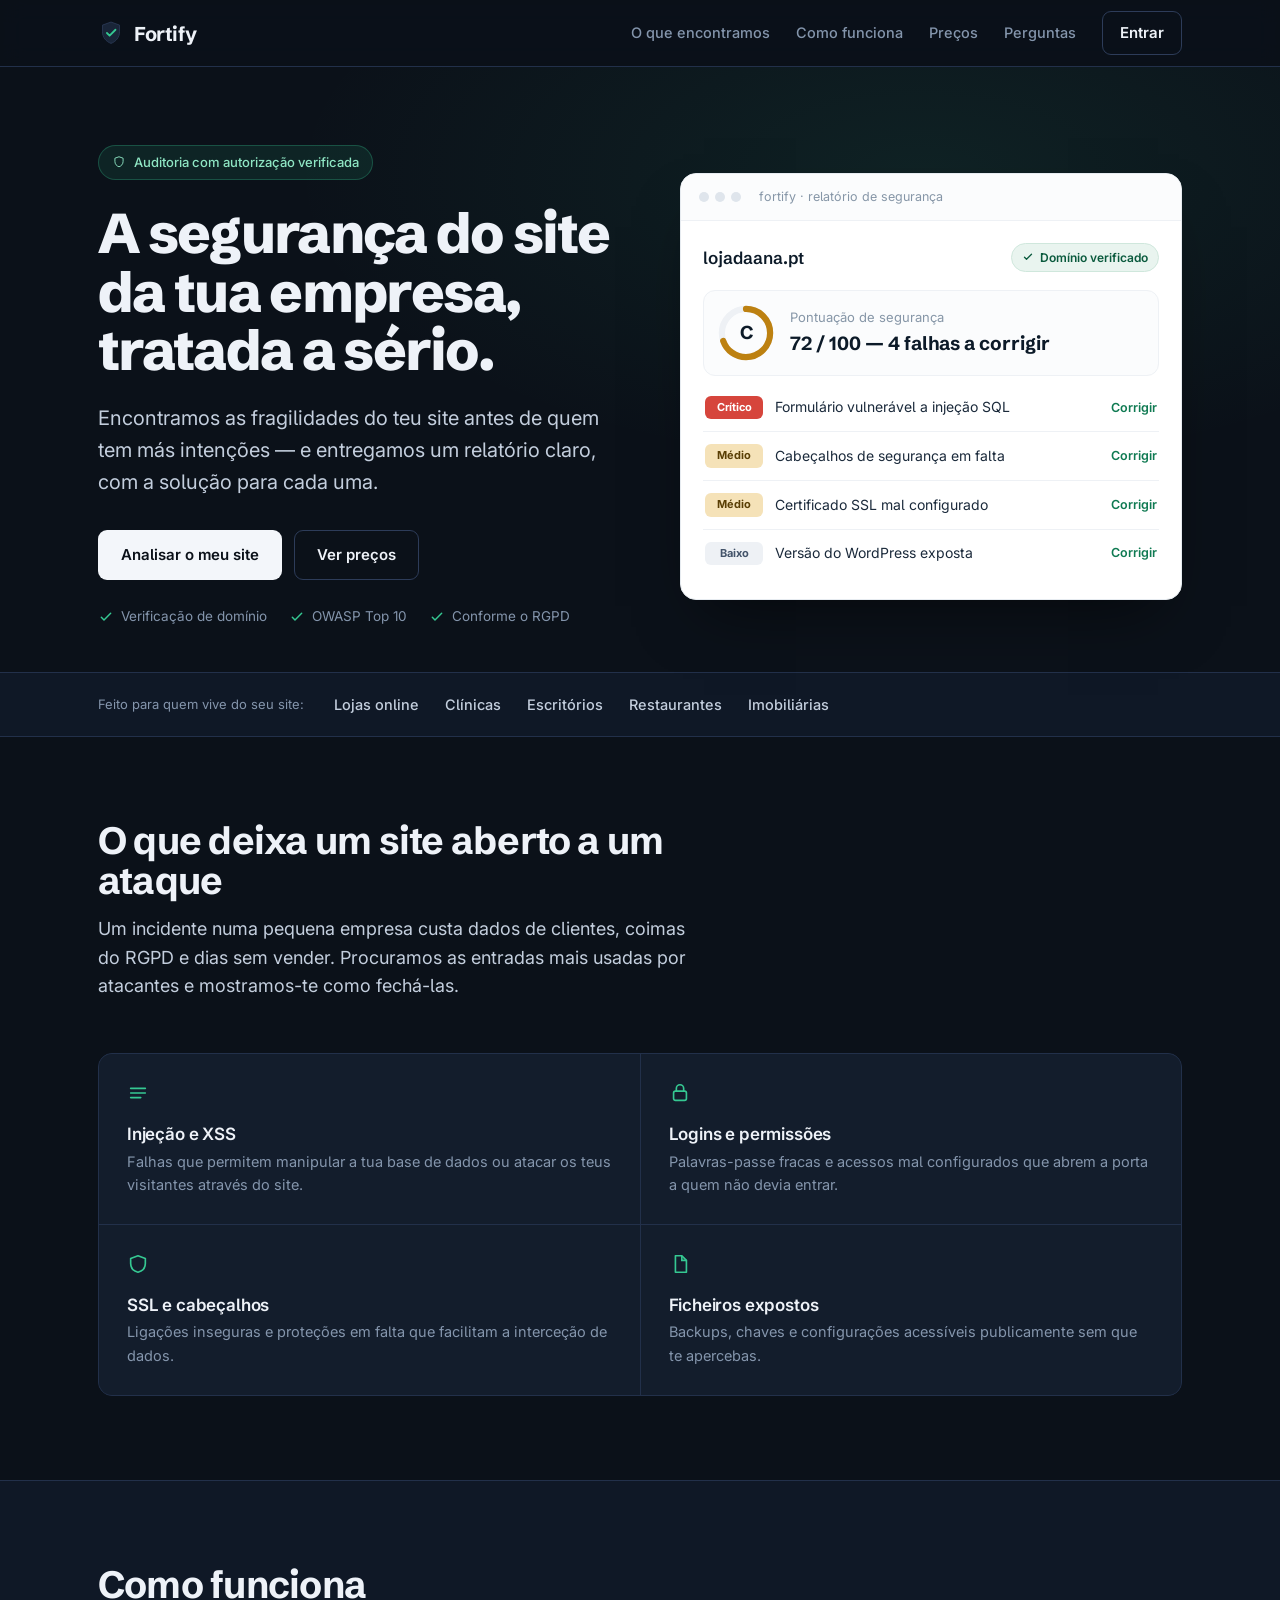
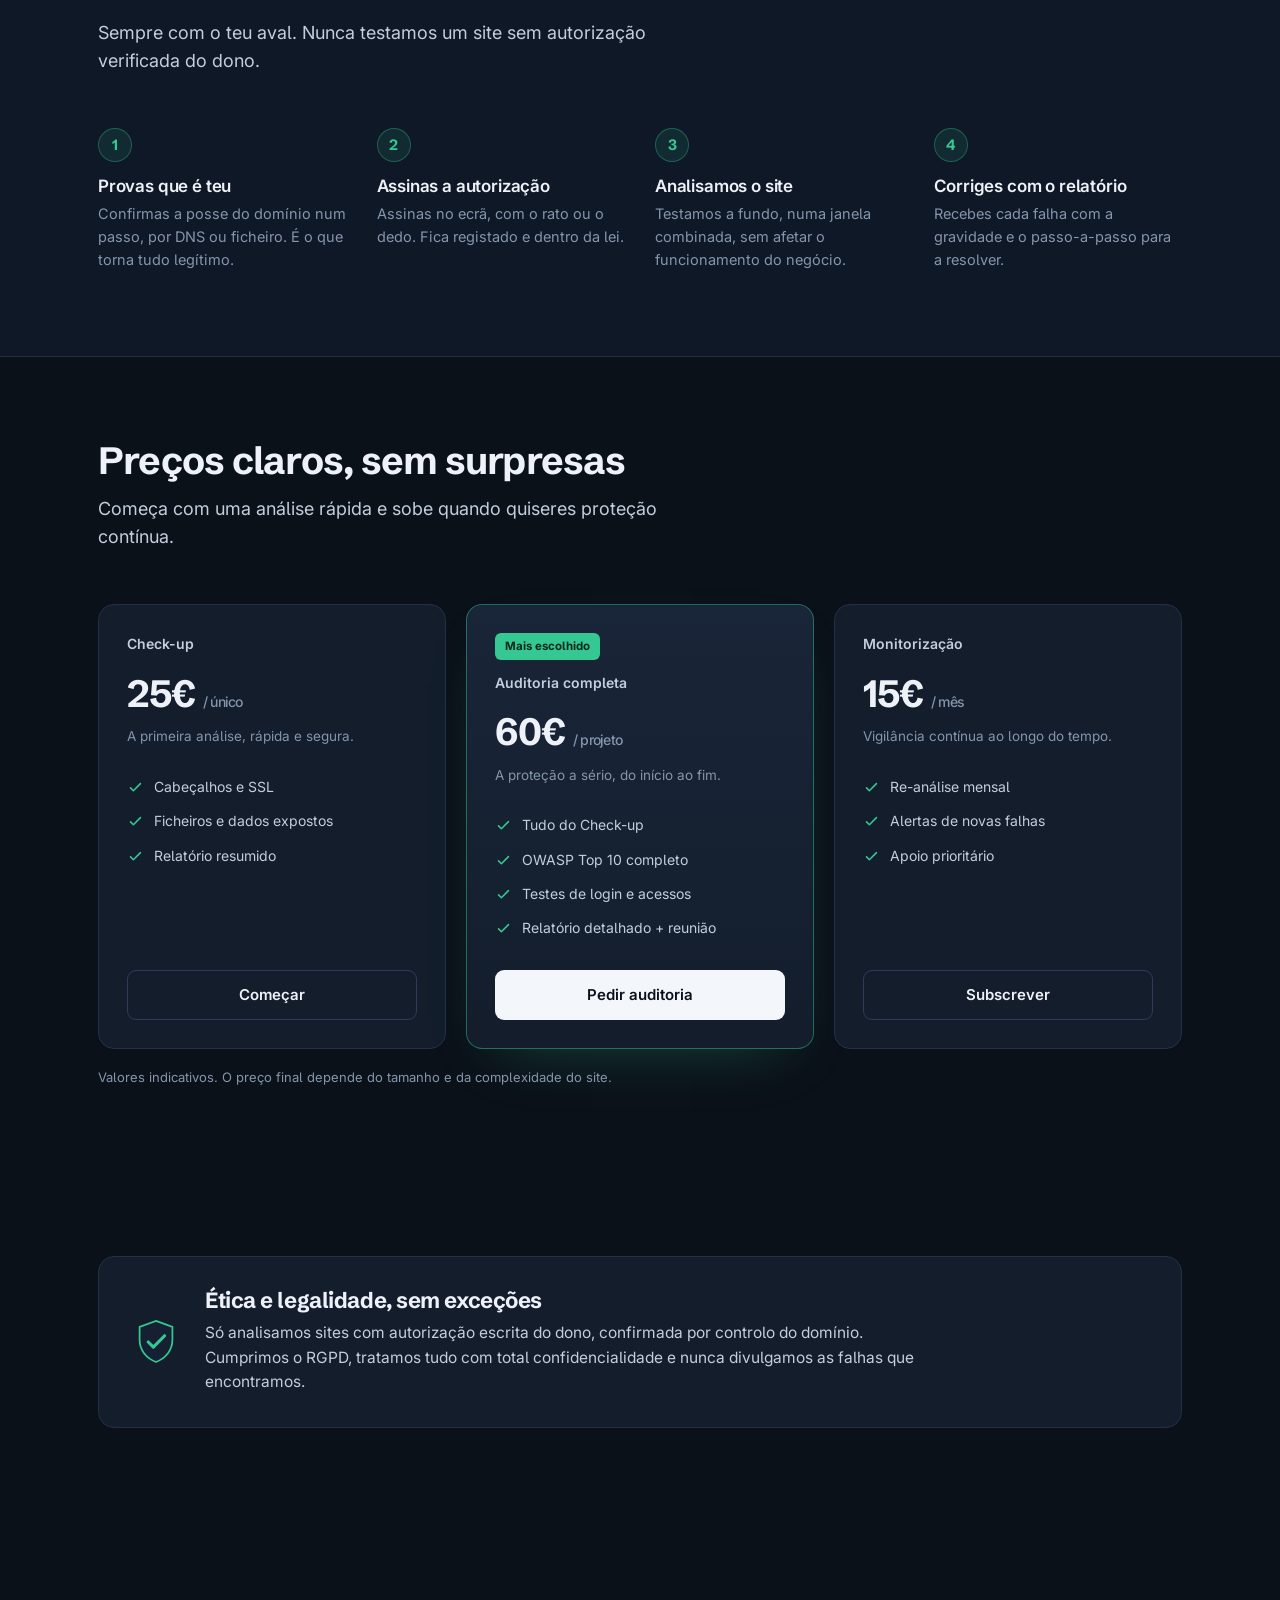
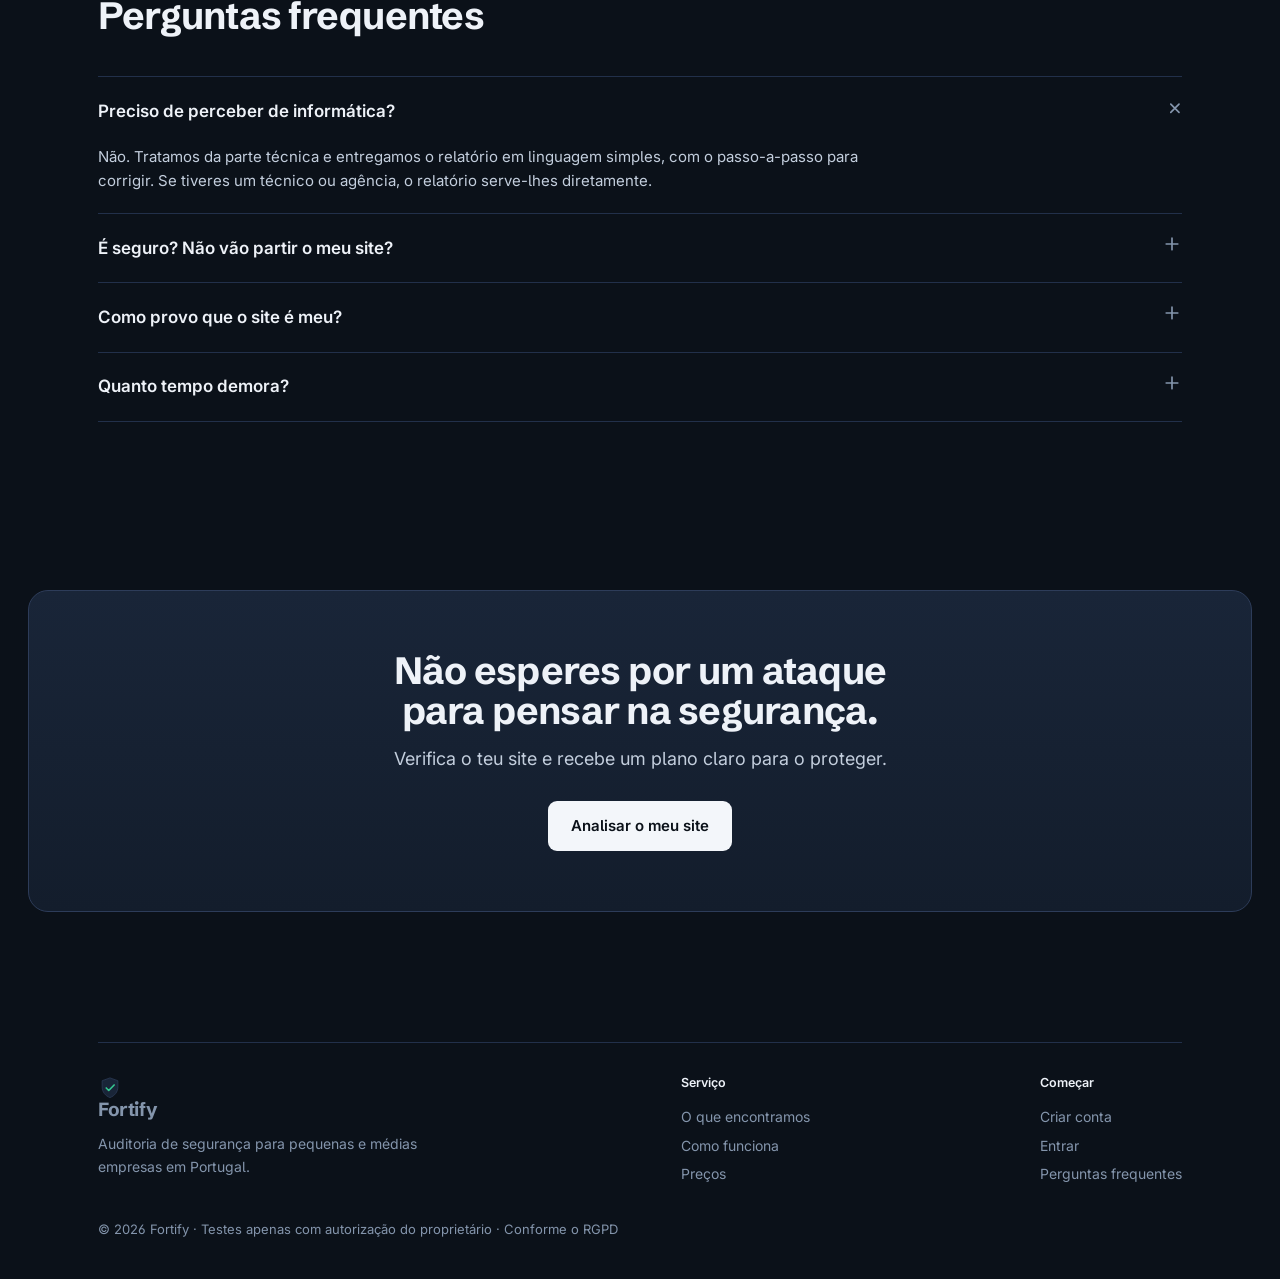
==== site/index.html @ 0f179216 "Paleta escura profissional no site e na plataforma Co-Authored-By: Claude Opus 5.5 <noreply@anthropi" ====
<!DOCTYPE html>
<html lang="pt">
<head>
<meta charset="UTF-8">
<meta name="viewport" content="width=device-width, initial-scale=1.0">
<title>Fortify — Segurança para o site da tua empresa</title>
<meta name="description" content="Fortify analisa o site da tua empresa, encontra as fragilidades antes dos criminosos e entrega um relatório claro para as corrigir. Com autorização verificada e conforme o RGPD.">
<link rel="preconnect" href="https://fonts.googleapis.com">
<link rel="preconnect" href="https://fonts.gstatic.com" crossorigin>
<link href="https://fonts.googleapis.com/css2?family=Schibsted+Grotesk:wght@400;500;600;700;800&family=Inter:wght@400;450;500;600&display=swap" rel="stylesheet">
<style>
  :root{
    --bg:#0b1119; --bg-elev:#0f1826; --surface:#131d2c; --surface-2:#192538;
    --line:#22304a; --line-strong:#2d3c59;
    --ink:#eef2f8; --soft:#c3cedd; --muted:#8495ac;
    --accent:#35c892; --accent-soft:#8fe6c4; --accent-ink:#052a1d; --accent-wash:rgba(53,200,146,.10);
    --danger:#ef7468; --warn:#e0b055;
    --maxw:1140px;
  }
  *{box-sizing:border-box;margin:0;padding:0}
  html{scroll-behavior:smooth}
  body{background:var(--bg);color:var(--ink);font-family:"Inter",system-ui,sans-serif;line-height:1.6;-webkit-font-smoothing:antialiased;font-feature-settings:"cv05","ss01"}
  a{color:inherit;text-decoration:none}
  .wrap{max-width:var(--maxw);margin:0 auto;padding:0 28px}
  h1,h2,h3,.wm{font-family:"Schibsted Grotesk",system-ui,sans-serif;letter-spacing:-.02em;font-weight:700;line-height:1.05;color:var(--ink)}
  .btn{display:inline-flex;align-items:center;justify-content:center;gap:8px;font-family:"Inter";font-weight:600;font-size:15px;padding:12px 22px;border-radius:9px;border:1px solid transparent;cursor:pointer;transition:background .14s,border-color .14s,color .14s,transform .14s}
  .btn:focus-visible{outline:2.5px solid var(--accent);outline-offset:2px}
  .btn-primary{background:#f3f6fa;color:#0b1119}
  .btn-primary:hover{background:#fff;transform:translateY(-1px)}
  .btn-outline{background:transparent;color:var(--ink);border-color:var(--line-strong)}
  .btn-outline:hover{border-color:var(--accent);color:var(--accent)}

  header{position:sticky;top:0;z-index:50;background:rgba(11,17,25,.78);backdrop-filter:saturate(1.3) blur(12px);border-bottom:1px solid var(--line)}
  nav{display:flex;align-items:center;justify-content:space-between;height:66px}
  .wm{display:flex;align-items:center;gap:10px;font-size:20px;font-weight:700}
  .wm svg{display:block}
  .nav-r{display:flex;align-items:center;gap:26px}
  .nav-r a.nl{color:var(--muted);font-size:14.5px;font-weight:500}
  .nav-r a.nl:hover{color:var(--ink)}
  @media(max-width:840px){.nav-r a.nl{display:none}}

  .hero{padding:78px 0 44px;position:relative}
  .hero::before{content:"";position:absolute;inset:0;background:radial-gradient(900px 420px at 72% 18%,rgba(53,200,146,.09),transparent 70%);pointer-events:none}
  .hero-grid{position:relative;display:grid;grid-template-columns:1.02fr .98fr;gap:60px;align-items:center}
  @media(max-width:920px){.hero-grid{grid-template-columns:1fr;gap:46px}}
  .pill{display:inline-flex;align-items:center;gap:8px;font-size:13px;font-weight:500;color:var(--accent-soft);background:var(--accent-wash);border:1px solid rgba(53,200,146,.28);padding:6px 13px;border-radius:999px;margin-bottom:24px}
  .pill svg{display:block}
  h1{font-size:clamp(36px,5.4vw,56px);font-weight:800;letter-spacing:-.03em}
  .hero .sub{color:var(--soft);font-size:clamp(17px,2vw,20px);margin:22px 0 32px;max-width:31em}
  .cta-row{display:flex;gap:12px;flex-wrap:wrap;align-items:center}
  .microtrust{margin-top:26px;display:flex;gap:22px;flex-wrap:wrap;color:var(--muted);font-size:13.5px}
  .microtrust span{display:inline-flex;align-items:center;gap:7px}
  .microtrust .c{color:var(--accent)}

  /* REPORT MOCK — cartão claro (parece um screenshot real) */
  .mock{background:#ffffff;border:1px solid #e6ebf0;border-radius:16px;box-shadow:0 30px 60px -24px rgba(0,0,0,.55);overflow:hidden}
  .mock-top{display:flex;align-items:center;gap:8px;padding:13px 18px;border-bottom:1px solid #eef1f5;background:#fbfcfd}
  .mock-top .dots{display:flex;gap:6px}
  .mock-top .dots i{width:10px;height:10px;border-radius:50%;background:#dfe5ec;display:block}
  .mock-top .u{margin-left:10px;font-size:12.5px;color:#8696a7}
  .mock-body{padding:22px}
  .mock-head{display:flex;align-items:center;justify-content:space-between;margin-bottom:18px}
  .mock-head .d{font-family:"Schibsted Grotesk";font-weight:600;font-size:17px;color:#0c1a28}
  .chip-ok{display:inline-flex;align-items:center;gap:6px;font-size:12px;font-weight:600;color:#0a5a3d;background:#e9f4ef;border:1px solid #cfe7dc;padding:4px 10px;border-radius:999px}
  .grade{display:flex;align-items:center;gap:16px;padding:14px;border:1px solid #eef1f5;border-radius:12px;margin-bottom:8px;background:#fbfcfd}
  .ring{width:56px;height:56px;flex:0 0 auto}
  .grade .gt{font-size:13px;color:#8696a7}
  .grade .gn{font-family:"Schibsted Grotesk";font-weight:700;font-size:19px;color:#0c1a28}
  .rrow{display:flex;align-items:center;gap:12px;padding:12px 2px;border-bottom:1px solid #eef1f5}
  .rrow:last-child{border-bottom:none}
  .sev{font-size:11px;font-weight:700;padding:3px 8px;border-radius:6px;flex:0 0 auto;min-width:58px;text-align:center}
  .sev.h{color:#fff;background:#d6453c}
  .sev.m{color:#5a3f05;background:#f5e2b8}
  .sev.l{color:#44546a;background:#eef1f5}
  .rrow .rt{flex:1;font-size:14px;color:#1b2a3b}
  .rrow .fix{font-size:12.5px;color:#0f7a52;font-weight:600}

  .strip{border-top:1px solid var(--line);border-bottom:1px solid var(--line);background:var(--bg-elev)}
  .strip .wrap{display:flex;align-items:center;gap:30px;flex-wrap:wrap;padding:20px 28px}
  .strip .lbl{font-size:13px;color:var(--muted)}
  .strip .items{display:flex;gap:26px;flex-wrap:wrap;color:var(--soft);font-weight:500;font-size:14.5px}

  section{padding:84px 0}
  h2{font-size:clamp(27px,3.6vw,38px);font-weight:700;max-width:16em}
  .lede{color:var(--soft);font-size:18px;margin-top:14px;max-width:34em}

  .tg{margin-top:52px;display:grid;grid-template-columns:repeat(2,1fr);gap:1px;background:var(--line);border:1px solid var(--line);border-radius:14px;overflow:hidden}
  @media(max-width:720px){.tg{grid-template-columns:1fr}}
  .tcell{background:var(--surface);padding:28px}
  .tcell .ic{color:var(--accent);margin-bottom:14px}
  .tcell h3{font-size:17px;font-weight:600;font-family:"Inter";letter-spacing:-.01em;margin-bottom:6px}
  .tcell p{color:var(--muted);font-size:14.5px}

  .how{background:var(--bg-elev);border-top:1px solid var(--line);border-bottom:1px solid var(--line)}
  .hsteps{margin-top:52px;display:grid;grid-template-columns:repeat(4,1fr);gap:30px}
  @media(max-width:880px){.hsteps{grid-template-columns:1fr 1fr}}
  @media(max-width:520px){.hsteps{grid-template-columns:1fr}}
  .hstep .n{font-family:"Schibsted Grotesk";font-weight:700;font-size:15px;color:var(--accent);border:1.5px solid rgba(53,200,146,.35);background:var(--accent-wash);width:34px;height:34px;border-radius:50%;display:flex;align-items:center;justify-content:center;margin-bottom:16px}
  .hstep h3{font-size:17px;font-weight:600;font-family:"Inter";letter-spacing:-.01em;margin-bottom:6px}
  .hstep p{color:var(--muted);font-size:14.5px}

  .pg{margin-top:52px;display:grid;grid-template-columns:repeat(3,1fr);gap:20px;align-items:stretch}
  @media(max-width:880px){.pg{grid-template-columns:1fr}}
  .pc{display:flex;flex-direction:column;background:var(--surface);border:1px solid var(--line);border-radius:16px;padding:28px}
  .pc.hl{background:linear-gradient(180deg,var(--surface-2),var(--surface));border-color:rgba(53,200,146,.45);box-shadow:0 24px 60px -34px rgba(53,200,146,.35)}
  .pc .nm{font-size:14px;font-weight:600;color:var(--soft)}
  .pc .pr{font-family:"Schibsted Grotesk";font-weight:700;font-size:38px;margin:8px 0 2px;letter-spacing:-.02em;color:var(--ink)}
  .pc .pr small{font-family:"Inter";font-size:14px;color:var(--muted);font-weight:500}
  .pc .desc{color:var(--muted);font-size:13.5px;margin-bottom:18px}
  .pc .tag{align-self:flex-start;font-size:11.5px;font-weight:700;color:var(--accent-ink);background:var(--accent);padding:4px 10px;border-radius:6px;margin-bottom:12px}
  .pc ul{list-style:none;margin:4px 0 24px;flex:1}
  .pc li{display:flex;gap:10px;align-items:flex-start;padding:6px 0;color:var(--soft);font-size:14px}
  .pc li svg{flex:0 0 auto;margin-top:3px;color:var(--accent)}
  .note{color:var(--muted);font-size:13px;margin-top:18px}

  .guar{display:grid;grid-template-columns:auto 1fr;gap:24px;align-items:center;border:1px solid var(--line);border-radius:16px;padding:32px;background:var(--surface)}
  @media(max-width:600px){.guar{grid-template-columns:1fr}}
  .guar h3{font-size:22px}
  .guar p{color:var(--soft);margin-top:9px;font-size:15.5px;max-width:46em}

  .faq{margin-top:40px;border-top:1px solid var(--line)}
  details{border-bottom:1px solid var(--line)}
  summary{list-style:none;cursor:pointer;padding:20px 0;font-weight:600;font-size:17px;font-family:"Inter";display:flex;justify-content:space-between;align-items:center;gap:16px;color:var(--ink)}
  summary::-webkit-details-marker{display:none}
  summary .pm{color:var(--muted);transition:transform .2s;flex:0 0 auto}
  details[open] summary .pm{transform:rotate(45deg)}
  details p{color:var(--soft);padding:0 0 20px;font-size:15px;max-width:52em}

  .final{text-align:center;background:linear-gradient(180deg,var(--surface-2),var(--surface));border:1px solid var(--line-strong);border-radius:20px;padding:60px 28px;margin:0 28px}
  .final h2{margin:0 auto;max-width:15em}
  .final p{color:var(--soft);font-size:18px;margin:14px auto 28px;max-width:34em}

  footer{padding:46px 0 40px}
  .fcols{display:flex;justify-content:space-between;gap:30px;flex-wrap:wrap;border-top:1px solid var(--line);padding-top:30px}
  .fcols .fb{max-width:22em}
  .fcols p{color:var(--muted);font-size:14px;margin-top:10px}
  .fcols .lbl{font-size:12.5px;color:var(--ink);font-weight:600;margin-bottom:10px}
  .fcols a{display:block;color:var(--muted);font-size:14px;padding:3px 0}
  .fcols a:hover{color:var(--ink)}
  .copyright{color:var(--muted);font-size:13px;margin-top:30px}
</style>
</head>
<body>

<header>
  <div class="wrap">
    <nav>
      <a class="wm" href="#top">
        <svg width="26" height="26" viewBox="0 0 32 32" fill="none"><path d="M16 2.5l10.5 3.8v8.3c0 6.8-4.4 11.9-10.5 14.2C9.9 26.5 5.5 21.4 5.5 14.6V6.3L16 2.5z" fill="#192538" stroke="#2d3c59" stroke-width="1"/><path d="M11 16l3.3 3.3L21.5 12" stroke="#35c892" stroke-width="2.2" stroke-linecap="round" stroke-linejoin="round"/></svg>
        Fortify
      </a>
      <div class="nav-r">
        <a class="nl" href="#risco">O que encontramos</a>
        <a class="nl" href="#como">Como funciona</a>
        <a class="nl" href="#precos">Preços</a>
        <a class="nl" href="#faq">Perguntas</a>
        <a href="plataforma.html" class="btn btn-outline" style="padding:9px 17px">Entrar</a>
      </div>
    </nav>
  </div>
</header>

<div id="top" class="hero">
  <div class="wrap hero-grid">
    <div>
      <span class="pill"><svg width="14" height="14" viewBox="0 0 24 24" fill="none"><path d="M12 3l7 2.5v5.5c0 4.5-3 8-7 9.2-4-1.2-7-4.7-7-9.2V5.5L12 3z" stroke="#8fe6c4" stroke-width="1.6" stroke-linejoin="round"/></svg> Auditoria com autorização verificada</span>
      <h1>A segurança do site da tua empresa, tratada a sério.</h1>
      <p class="sub">Encontramos as fragilidades do teu site antes de quem tem más intenções — e entregamos um relatório claro, com a solução para cada uma.</p>
      <div class="cta-row">
        <a href="plataforma.html" class="btn btn-primary">Analisar o meu site</a>
        <a href="#precos" class="btn btn-outline">Ver preços</a>
      </div>
      <div class="microtrust">
        <span><svg class="c" width="16" height="16" viewBox="0 0 24 24" fill="none"><path d="M5 12.5l4 4 10-10" stroke="currentColor" stroke-width="2.2" stroke-linecap="round" stroke-linejoin="round"/></svg> Verificação de domínio</span>
        <span><svg class="c" width="16" height="16" viewBox="0 0 24 24" fill="none"><path d="M5 12.5l4 4 10-10" stroke="currentColor" stroke-width="2.2" stroke-linecap="round" stroke-linejoin="round"/></svg> OWASP Top 10</span>
        <span><svg class="c" width="16" height="16" viewBox="0 0 24 24" fill="none"><path d="M5 12.5l4 4 10-10" stroke="currentColor" stroke-width="2.2" stroke-linecap="round" stroke-linejoin="round"/></svg> Conforme o RGPD</span>
      </div>
    </div>

    <div class="mock" aria-hidden="true">
      <div class="mock-top"><span class="dots"><i></i><i></i><i></i></span><span class="u">fortify · relatório de segurança</span></div>
      <div class="mock-body">
        <div class="mock-head">
          <span class="d">lojadaana.pt</span>
          <span class="chip-ok"><svg width="12" height="12" viewBox="0 0 24 24" fill="none"><path d="M5 12.5l4 4 10-10" stroke="currentColor" stroke-width="2.6" stroke-linecap="round" stroke-linejoin="round"/></svg> Domínio verificado</span>
        </div>
        <div class="grade">
          <svg class="ring" viewBox="0 0 36 36"><circle cx="18" cy="18" r="15.5" fill="none" stroke="#eef1f5" stroke-width="4"/><circle cx="18" cy="18" r="15.5" fill="none" stroke="#bd8111" stroke-width="4" stroke-linecap="round" stroke-dasharray="97.4" stroke-dashoffset="30" transform="rotate(-90 18 18)"/><text x="18" y="22" text-anchor="middle" font-family="Schibsted Grotesk" font-size="12" font-weight="700" fill="#0c1a28">C</text></svg>
          <div><div class="gt">Pontuação de segurança</div><div class="gn">72 / 100 — 4 falhas a corrigir</div></div>
        </div>
        <div class="rrow"><span class="sev h">Crítico</span><span class="rt">Formulário vulnerável a injeção SQL</span><span class="fix">Corrigir</span></div>
        <div class="rrow"><span class="sev m">Médio</span><span class="rt">Cabeçalhos de segurança em falta</span><span class="fix">Corrigir</span></div>
        <div class="rrow"><span class="sev m">Médio</span><span class="rt">Certificado SSL mal configurado</span><span class="fix">Corrigir</span></div>
        <div class="rrow"><span class="sev l">Baixo</span><span class="rt">Versão do WordPress exposta</span><span class="fix">Corrigir</span></div>
      </div>
    </div>
  </div>
</div>

<div class="strip">
  <div class="wrap">
    <span class="lbl">Feito para quem vive do seu site:</span>
    <div class="items">
      <span>Lojas online</span><span>Clínicas</span><span>Escritórios</span><span>Restaurantes</span><span>Imobiliárias</span>
    </div>
  </div>
</div>

<section id="risco">
  <div class="wrap">
    <h2>O que deixa um site aberto a um ataque</h2>
    <p class="lede">Um incidente numa pequena empresa custa dados de clientes, coimas do RGPD e dias sem vender. Procuramos as entradas mais usadas por atacantes e mostramos-te como fechá-las.</p>
    <div class="tg">
      <div class="tcell"><div class="ic"><svg width="22" height="22" viewBox="0 0 24 24" fill="none"><path d="M4 7h16M4 12h16M4 17h11" stroke="currentColor" stroke-width="1.8" stroke-linecap="round"/></svg></div><h3>Injeção e XSS</h3><p>Falhas que permitem manipular a tua base de dados ou atacar os teus visitantes através do site.</p></div>
      <div class="tcell"><div class="ic"><svg width="22" height="22" viewBox="0 0 24 24" fill="none"><rect x="5" y="10" width="14" height="10" rx="2" stroke="currentColor" stroke-width="1.8"/><path d="M8 10V7a4 4 0 018 0v3" stroke="currentColor" stroke-width="1.8"/></svg></div><h3>Logins e permissões</h3><p>Palavras-passe fracas e acessos mal configurados que abrem a porta a quem não devia entrar.</p></div>
      <div class="tcell"><div class="ic"><svg width="22" height="22" viewBox="0 0 24 24" fill="none"><path d="M12 3l8 3v5.5c0 4.7-3.2 8.2-8 9.5-4.8-1.3-8-4.8-8-9.5V6l8-3z" stroke="currentColor" stroke-width="1.8" stroke-linejoin="round"/></svg></div><h3>SSL e cabeçalhos</h3><p>Ligações inseguras e proteções em falta que facilitam a interceção de dados.</p></div>
      <div class="tcell"><div class="ic"><svg width="22" height="22" viewBox="0 0 24 24" fill="none"><path d="M7 3h7l5 5v13H7z" stroke="currentColor" stroke-width="1.8" stroke-linejoin="round"/><path d="M14 3v5h5" stroke="currentColor" stroke-width="1.8"/></svg></div><h3>Ficheiros expostos</h3><p>Backups, chaves e configurações acessíveis publicamente sem que te apercebas.</p></div>
    </div>
  </div>
</section>

<section id="como" class="how">
  <div class="wrap">
    <h2>Como funciona</h2>
    <p class="lede">Sempre com o teu aval. Nunca testamos um site sem autorização verificada do dono.</p>
    <div class="hsteps">
      <div class="hstep"><div class="n">1</div><h3>Provas que é teu</h3><p>Confirmas a posse do domínio num passo, por DNS ou ficheiro. É o que torna tudo legítimo.</p></div>
      <div class="hstep"><div class="n">2</div><h3>Assinas a autorização</h3><p>Assinas no ecrã, com o rato ou o dedo. Fica registado e dentro da lei.</p></div>
      <div class="hstep"><div class="n">3</div><h3>Analisamos o site</h3><p>Testamos a fundo, numa janela combinada, sem afetar o funcionamento do negócio.</p></div>
      <div class="hstep"><div class="n">4</div><h3>Corriges com o relatório</h3><p>Recebes cada falha com a gravidade e o passo-a-passo para a resolver.</p></div>
    </div>
  </div>
</section>

<section id="precos">
  <div class="wrap">
    <h2>Preços claros, sem surpresas</h2>
    <p class="lede">Começa com uma análise rápida e sobe quando quiseres proteção contínua.</p>
    <div class="pg">
      <div class="pc">
        <div class="nm">Check-up</div>
        <div class="pr">25€ <small>/ único</small></div>
        <div class="desc">A primeira análise, rápida e segura.</div>
        <ul>
          <li><svg width="17" height="17" viewBox="0 0 24 24" fill="none"><path d="M5 12.5l4 4 10-10" stroke="currentColor" stroke-width="2.2" stroke-linecap="round" stroke-linejoin="round"/></svg> Cabeçalhos e SSL</li>
          <li><svg width="17" height="17" viewBox="0 0 24 24" fill="none"><path d="M5 12.5l4 4 10-10" stroke="currentColor" stroke-width="2.2" stroke-linecap="round" stroke-linejoin="round"/></svg> Ficheiros e dados expostos</li>
          <li><svg width="17" height="17" viewBox="0 0 24 24" fill="none"><path d="M5 12.5l4 4 10-10" stroke="currentColor" stroke-width="2.2" stroke-linecap="round" stroke-linejoin="round"/></svg> Relatório resumido</li>
        </ul>
        <a href="plataforma.html" class="btn btn-outline" style="width:100%">Começar</a>
      </div>
      <div class="pc hl">
        <span class="tag">Mais escolhido</span>
        <div class="nm">Auditoria completa</div>
        <div class="pr">60€ <small>/ projeto</small></div>
        <div class="desc">A proteção a sério, do início ao fim.</div>
        <ul>
          <li><svg width="17" height="17" viewBox="0 0 24 24" fill="none"><path d="M5 12.5l4 4 10-10" stroke="currentColor" stroke-width="2.2" stroke-linecap="round" stroke-linejoin="round"/></svg> Tudo do Check-up</li>
          <li><svg width="17" height="17" viewBox="0 0 24 24" fill="none"><path d="M5 12.5l4 4 10-10" stroke="currentColor" stroke-width="2.2" stroke-linecap="round" stroke-linejoin="round"/></svg> OWASP Top 10 completo</li>
          <li><svg width="17" height="17" viewBox="0 0 24 24" fill="none"><path d="M5 12.5l4 4 10-10" stroke="currentColor" stroke-width="2.2" stroke-linecap="round" stroke-linejoin="round"/></svg> Testes de login e acessos</li>
          <li><svg width="17" height="17" viewBox="0 0 24 24" fill="none"><path d="M5 12.5l4 4 10-10" stroke="currentColor" stroke-width="2.2" stroke-linecap="round" stroke-linejoin="round"/></svg> Relatório detalhado + reunião</li>
        </ul>
        <a href="plataforma.html" class="btn btn-primary" style="width:100%">Pedir auditoria</a>
      </div>
      <div class="pc">
        <div class="nm">Monitorização</div>
        <div class="pr">15€ <small>/ mês</small></div>
        <div class="desc">Vigilância contínua ao longo do tempo.</div>
        <ul>
          <li><svg width="17" height="17" viewBox="0 0 24 24" fill="none"><path d="M5 12.5l4 4 10-10" stroke="currentColor" stroke-width="2.2" stroke-linecap="round" stroke-linejoin="round"/></svg> Re-análise mensal</li>
          <li><svg width="17" height="17" viewBox="0 0 24 24" fill="none"><path d="M5 12.5l4 4 10-10" stroke="currentColor" stroke-width="2.2" stroke-linecap="round" stroke-linejoin="round"/></svg> Alertas de novas falhas</li>
          <li><svg width="17" height="17" viewBox="0 0 24 24" fill="none"><path d="M5 12.5l4 4 10-10" stroke="currentColor" stroke-width="2.2" stroke-linecap="round" stroke-linejoin="round"/></svg> Apoio prioritário</li>
        </ul>
        <a href="plataforma.html" class="btn btn-outline" style="width:100%">Subscrever</a>
      </div>
    </div>
    <p class="note">Valores indicativos. O preço final depende do tamanho e da complexidade do site.</p>
  </div>
</section>

<section>
  <div class="wrap">
    <div class="guar">
      <svg width="50" height="50" viewBox="0 0 32 32" fill="none"><path d="M16 2.5l10.5 3.8v8.3c0 6.8-4.4 11.9-10.5 14.2C9.9 26.5 5.5 21.4 5.5 14.6V6.3L16 2.5z" fill="#152133" stroke="#35c892" stroke-width="1.1"/><path d="M11 16l3.3 3.3L21.5 12" stroke="#35c892" stroke-width="2" stroke-linecap="round" stroke-linejoin="round"/></svg>
      <div>
        <h3>Ética e legalidade, sem exceções</h3>
        <p>Só analisamos sites com autorização escrita do dono, confirmada por controlo do domínio. Cumprimos o RGPD, tratamos tudo com total confidencialidade e nunca divulgamos as falhas que encontramos.</p>
      </div>
    </div>
  </div>
</section>

<section id="faq">
  <div class="wrap">
    <h2>Perguntas frequentes</h2>
    <div class="faq">
      <details open><summary>Preciso de perceber de informática?<span class="pm"><svg width="20" height="20" viewBox="0 0 24 24" fill="none"><path d="M12 5v14M5 12h14" stroke="currentColor" stroke-width="2" stroke-linecap="round"/></svg></span></summary><p>Não. Tratamos da parte técnica e entregamos o relatório em linguagem simples, com o passo-a-passo para corrigir. Se tiveres um técnico ou agência, o relatório serve-lhes diretamente.</p></details>
      <details><summary>É seguro? Não vão partir o meu site?<span class="pm"><svg width="20" height="20" viewBox="0 0 24 24" fill="none"><path d="M12 5v14M5 12h14" stroke="currentColor" stroke-width="2" stroke-linecap="round"/></svg></span></summary><p>Trabalhamos com cuidado profissional e evitamos qualquer teste destrutivo. Nunca fazemos ataques de negação de serviço nem alteramos os teus dados. Recomendamos sempre teres uma cópia de segurança atualizada antes de começarmos.</p></details>
      <details><summary>Como provo que o site é meu?<span class="pm"><svg width="20" height="20" viewBox="0 0 24 24" fill="none"><path d="M12 5v14M5 12h14" stroke="currentColor" stroke-width="2" stroke-linecap="round"/></svg></span></summary><p>Num passo simples: adicionas um registo no DNS do domínio ou colocas um ficheiro nosso na raiz do site. A plataforma confirma automaticamente. É o mesmo método que o Google usa para verificar sites.</p></details>
      <details><summary>Quanto tempo demora?<span class="pm"><svg width="20" height="20" viewBox="0 0 24 24" fill="none"><path d="M12 5v14M5 12h14" stroke="currentColor" stroke-width="2" stroke-linecap="round"/></svg></span></summary><p>O Check-up fica pronto no mesmo dia. A auditoria completa demora, em geral, de dois a cinco dias, conforme o tamanho do site.</p></details>
    </div>
  </div>
</section>

<section>
  <div class="final">
    <h2>Não esperes por um ataque para pensar na segurança.</h2>
    <p>Verifica o teu site e recebe um plano claro para o proteger.</p>
    <a href="plataforma.html" class="btn btn-primary">Analisar o meu site</a>
  </div>
</section>

<footer>
  <div class="wrap">
    <div class="fcols">
      <div class="fb">
        <a class="wm" href="#top" style="font-size:19px"><svg width="24" height="24" viewBox="0 0 32 32" fill="none"><path d="M16 2.5l10.5 3.8v8.3c0 6.8-4.4 11.9-10.5 14.2C9.9 26.5 5.5 21.4 5.5 14.6V6.3L16 2.5z" fill="#192538" stroke="#2d3c59" stroke-width="1"/><path d="M11 16l3.3 3.3L21.5 12" stroke="#35c892" stroke-width="2.2" stroke-linecap="round" stroke-linejoin="round"/></svg> Fortify</a>
        <p>Auditoria de segurança para pequenas e médias empresas em Portugal.</p>
      </div>
      <div>
        <div class="lbl">Serviço</div>
        <a href="#risco">O que encontramos</a>
        <a href="#como">Como funciona</a>
        <a href="#precos">Preços</a>
      </div>
      <div>
        <div class="lbl">Começar</div>
        <a href="plataforma.html">Criar conta</a>
        <a href="plataforma.html">Entrar</a>
        <a href="#faq">Perguntas frequentes</a>
      </div>
    </div>
    <div class="copyright">© 2026 Fortify · Testes apenas com autorização do proprietário · Conforme o RGPD</div>
  </div>
</footer>

</body>
</html>
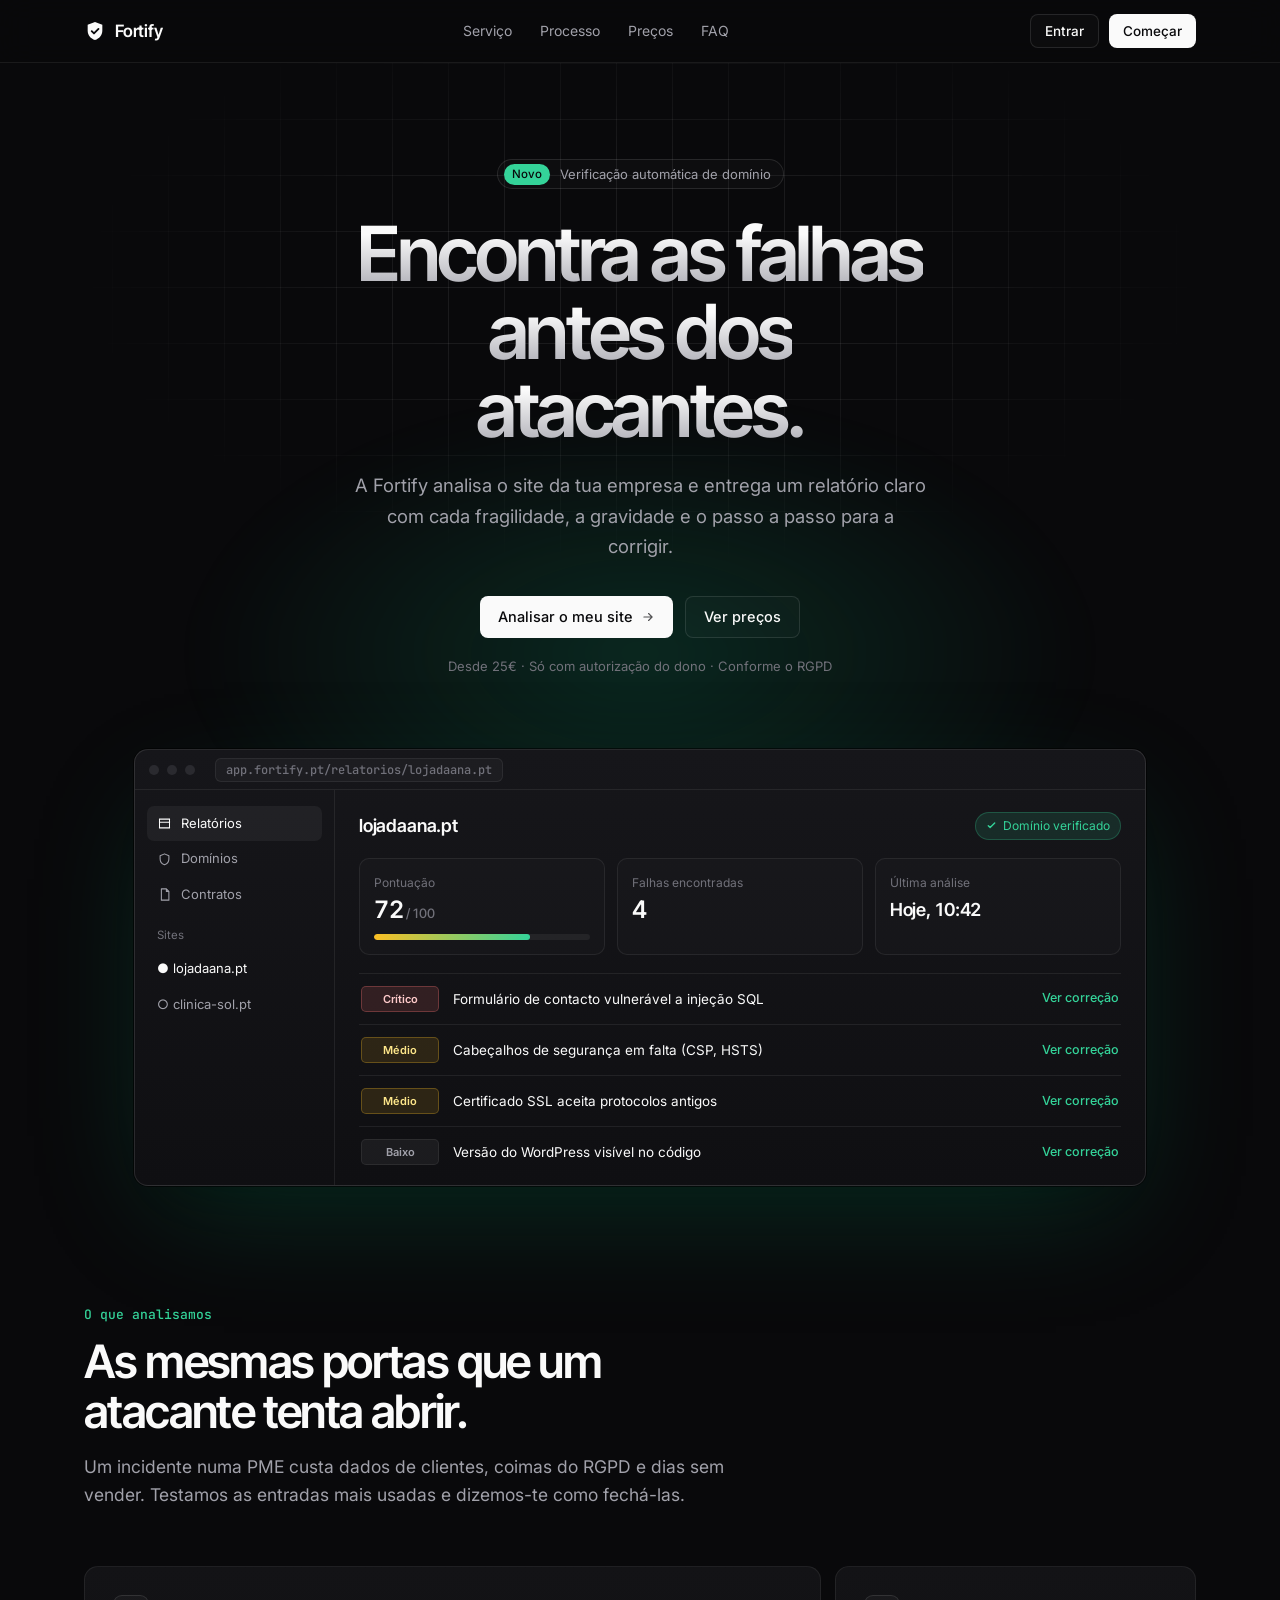
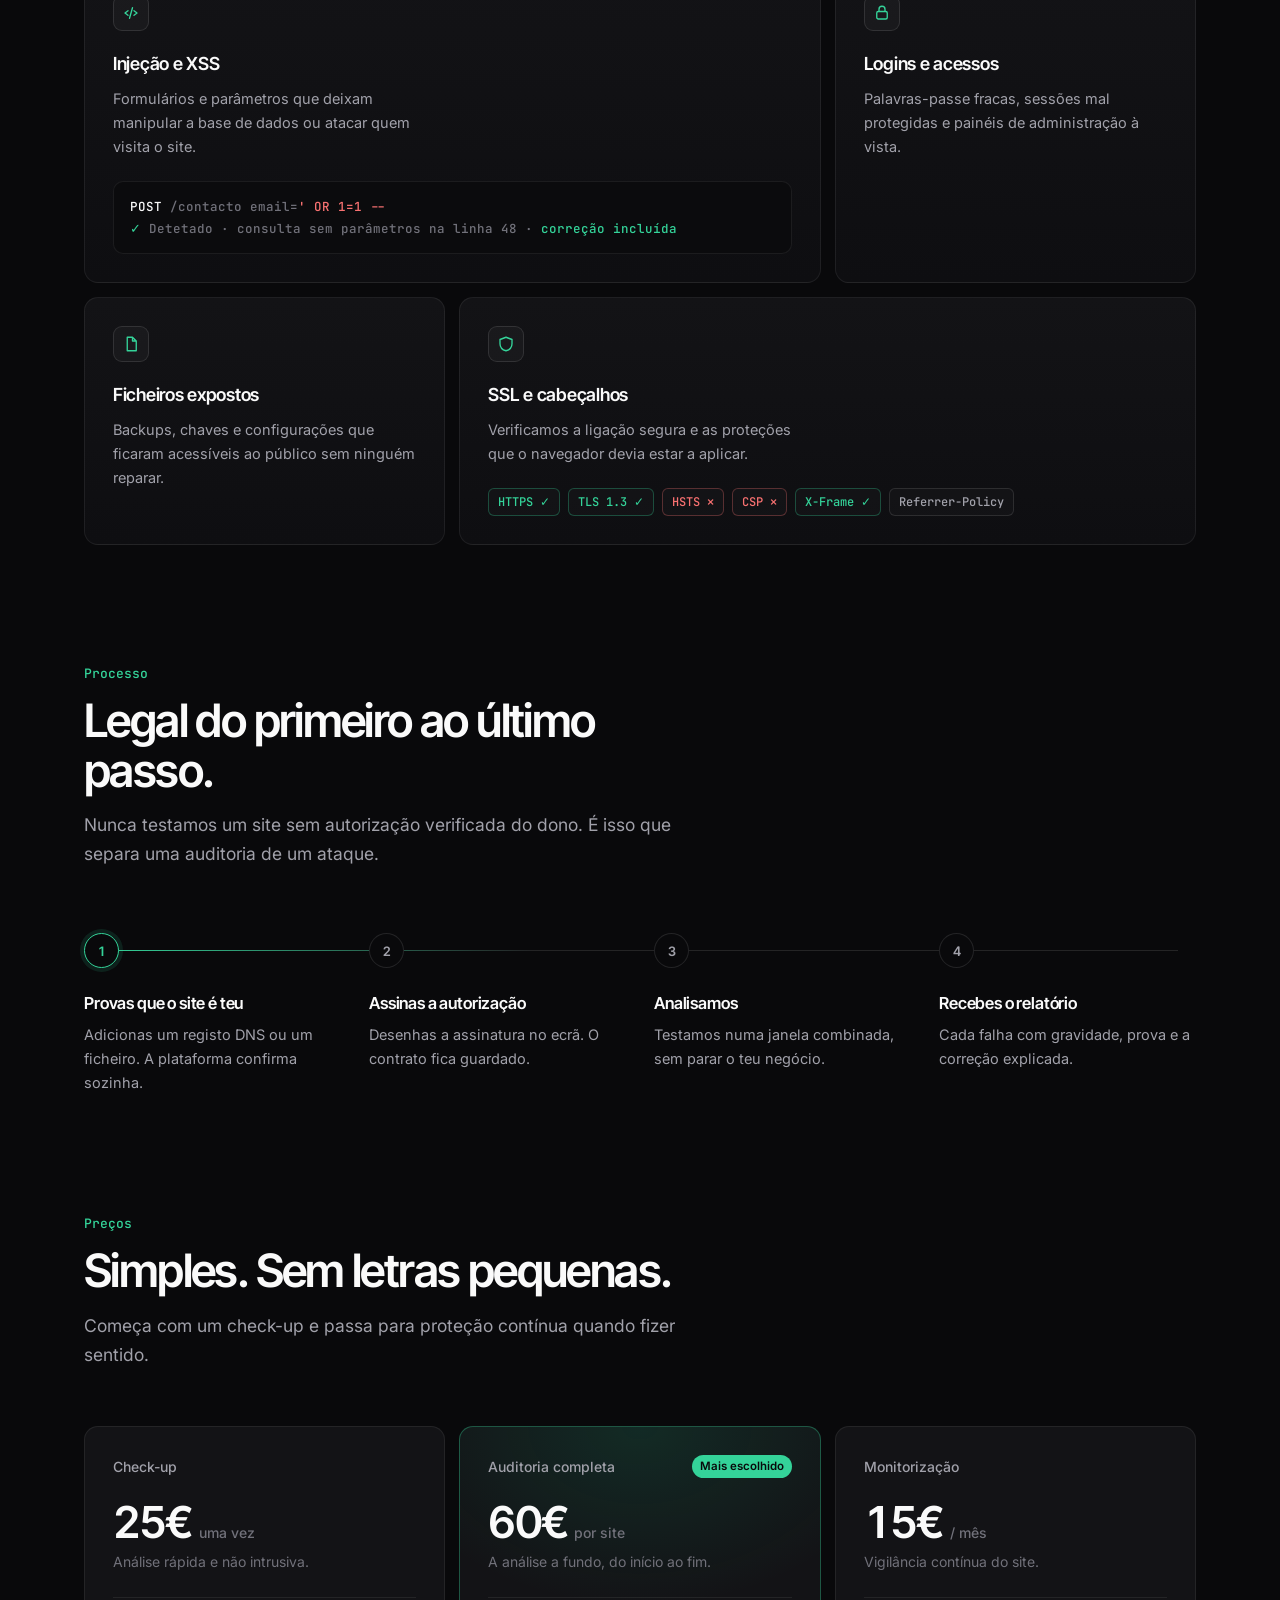
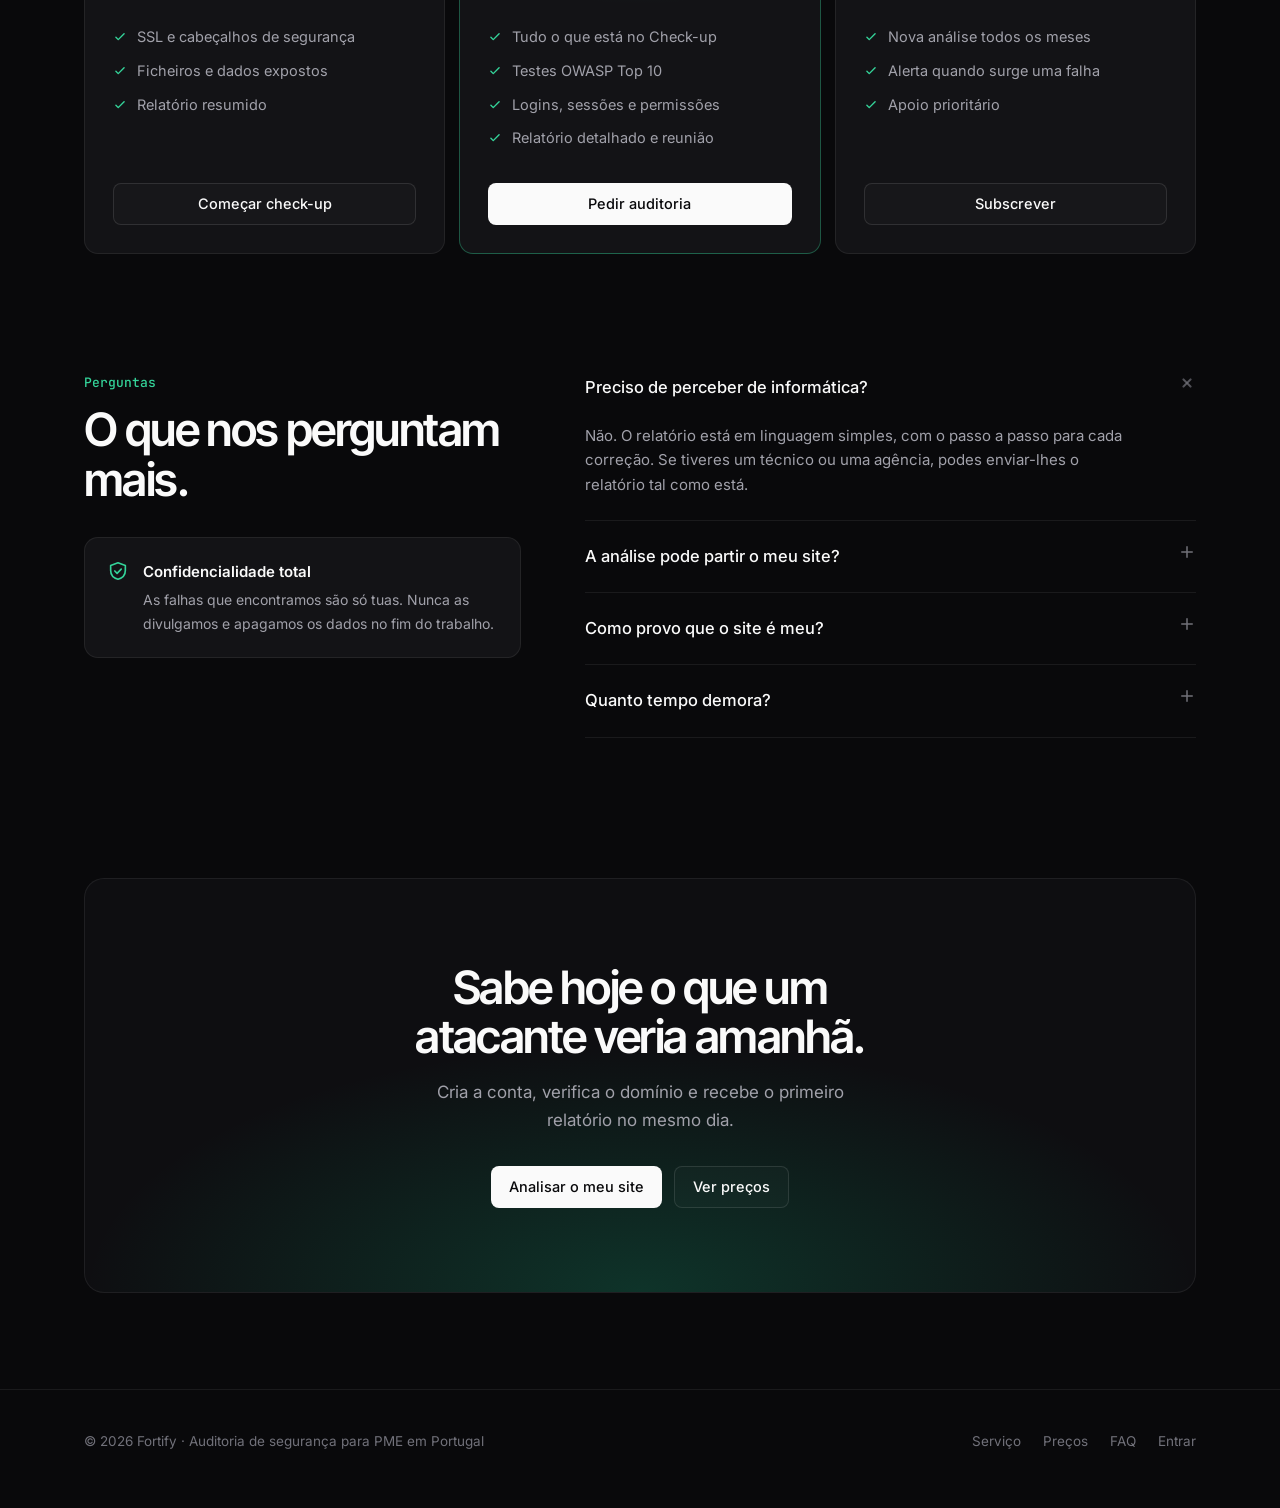
==== commit 26ea5884: "Renova o design do site (estilo Linear: neutros zinc, app mock, bento, timeline) Co-Authored-By: Cla" ====
--- a/site/index.html
+++ b/site/index.html
@@ -4,140 +4,187 @@
 <meta charset="UTF-8">
 <meta name="viewport" content="width=device-width, initial-scale=1.0">
 <title>Fortify — Segurança para o site da tua empresa</title>
-<meta name="description" content="Fortify analisa o site da tua empresa, encontra as fragilidades antes dos criminosos e entrega um relatório claro para as corrigir. Com autorização verificada e conforme o RGPD.">
+<meta name="description" content="A Fortify analisa o site da tua empresa, encontra as fragilidades antes dos criminosos e entrega um relatório claro para as corrigir. Com autorização verificada e conforme o RGPD.">
 <link rel="preconnect" href="https://fonts.googleapis.com">
 <link rel="preconnect" href="https://fonts.gstatic.com" crossorigin>
-<link href="https://fonts.googleapis.com/css2?family=Schibsted+Grotesk:wght@400;500;600;700;800&family=Inter:wght@400;450;500;600&display=swap" rel="stylesheet">
+<link href="https://fonts.googleapis.com/css2?family=Inter+Tight:wght@500;600;700&family=Inter:wght@400;500;600&family=JetBrains+Mono:wght@500&display=swap" rel="stylesheet">
 <style>
+  /* Tokens — neutros zinc (Tailwind) + um único acento esmeralda */
   :root{
-    --bg:#0b1119; --bg-elev:#0f1826; --surface:#131d2c; --surface-2:#192538;
-    --line:#22304a; --line-strong:#2d3c59;
-    --ink:#eef2f8; --soft:#c3cedd; --muted:#8495ac;
-    --accent:#35c892; --accent-soft:#8fe6c4; --accent-ink:#052a1d; --accent-wash:rgba(53,200,146,.10);
-    --danger:#ef7468; --warn:#e0b055;
-    --maxw:1140px;
+    --bg:#09090b;        /* zinc-950 */
+    --bg-2:#0e0e11;
+    --surface:#131316;   /* entre zinc-900/950 */
+    --surface-2:#18181b; /* zinc-900 */
+    --hair:rgba(255,255,255,.07);
+    --hair-2:rgba(255,255,255,.11);
+    --t1:#fafafa;        /* zinc-50 */
+    --t2:#a1a1aa;        /* zinc-400 */
+    --t3:#71717a;        /* zinc-500 */
+    --acc:#34d399;       /* emerald-400 */
+    --acc-2:#10b981;     /* emerald-500 */
+    --acc-dim:rgba(52,211,153,.12);
+    --red:#f87171; --amber:#fbbf24;
+    --max:1160px;
   }
   *{box-sizing:border-box;margin:0;padding:0}
   html{scroll-behavior:smooth}
-  body{background:var(--bg);color:var(--ink);font-family:"Inter",system-ui,sans-serif;line-height:1.6;-webkit-font-smoothing:antialiased;font-feature-settings:"cv05","ss01"}
+  body{background:var(--bg);color:var(--t1);font:16px/1.65 "Inter",system-ui,sans-serif;-webkit-font-smoothing:antialiased;overflow-x:hidden}
   a{color:inherit;text-decoration:none}
-  .wrap{max-width:var(--maxw);margin:0 auto;padding:0 28px}
-  h1,h2,h3,.wm{font-family:"Schibsted Grotesk",system-ui,sans-serif;letter-spacing:-.02em;font-weight:700;line-height:1.05;color:var(--ink)}
-  .btn{display:inline-flex;align-items:center;justify-content:center;gap:8px;font-family:"Inter";font-weight:600;font-size:15px;padding:12px 22px;border-radius:9px;border:1px solid transparent;cursor:pointer;transition:background .14s,border-color .14s,color .14s,transform .14s}
-  .btn:focus-visible{outline:2.5px solid var(--accent);outline-offset:2px}
-  .btn-primary{background:#f3f6fa;color:#0b1119}
-  .btn-primary:hover{background:#fff;transform:translateY(-1px)}
-  .btn-outline{background:transparent;color:var(--ink);border-color:var(--line-strong)}
-  .btn-outline:hover{border-color:var(--accent);color:var(--accent)}
-
-  header{position:sticky;top:0;z-index:50;background:rgba(11,17,25,.78);backdrop-filter:saturate(1.3) blur(12px);border-bottom:1px solid var(--line)}
-  nav{display:flex;align-items:center;justify-content:space-between;height:66px}
-  .wm{display:flex;align-items:center;gap:10px;font-size:20px;font-weight:700}
-  .wm svg{display:block}
-  .nav-r{display:flex;align-items:center;gap:26px}
-  .nav-r a.nl{color:var(--muted);font-size:14.5px;font-weight:500}
-  .nav-r a.nl:hover{color:var(--ink)}
-  @media(max-width:840px){.nav-r a.nl{display:none}}
-
-  .hero{padding:78px 0 44px;position:relative}
-  .hero::before{content:"";position:absolute;inset:0;background:radial-gradient(900px 420px at 72% 18%,rgba(53,200,146,.09),transparent 70%);pointer-events:none}
-  .hero-grid{position:relative;display:grid;grid-template-columns:1.02fr .98fr;gap:60px;align-items:center}
-  @media(max-width:920px){.hero-grid{grid-template-columns:1fr;gap:46px}}
-  .pill{display:inline-flex;align-items:center;gap:8px;font-size:13px;font-weight:500;color:var(--accent-soft);background:var(--accent-wash);border:1px solid rgba(53,200,146,.28);padding:6px 13px;border-radius:999px;margin-bottom:24px}
-  .pill svg{display:block}
-  h1{font-size:clamp(36px,5.4vw,56px);font-weight:800;letter-spacing:-.03em}
-  .hero .sub{color:var(--soft);font-size:clamp(17px,2vw,20px);margin:22px 0 32px;max-width:31em}
-  .cta-row{display:flex;gap:12px;flex-wrap:wrap;align-items:center}
-  .microtrust{margin-top:26px;display:flex;gap:22px;flex-wrap:wrap;color:var(--muted);font-size:13.5px}
-  .microtrust span{display:inline-flex;align-items:center;gap:7px}
-  .microtrust .c{color:var(--accent)}
-
-  /* REPORT MOCK — cartão claro (parece um screenshot real) */
-  .mock{background:#ffffff;border:1px solid #e6ebf0;border-radius:16px;box-shadow:0 30px 60px -24px rgba(0,0,0,.55);overflow:hidden}
-  .mock-top{display:flex;align-items:center;gap:8px;padding:13px 18px;border-bottom:1px solid #eef1f5;background:#fbfcfd}
-  .mock-top .dots{display:flex;gap:6px}
-  .mock-top .dots i{width:10px;height:10px;border-radius:50%;background:#dfe5ec;display:block}
-  .mock-top .u{margin-left:10px;font-size:12.5px;color:#8696a7}
-  .mock-body{padding:22px}
-  .mock-head{display:flex;align-items:center;justify-content:space-between;margin-bottom:18px}
-  .mock-head .d{font-family:"Schibsted Grotesk";font-weight:600;font-size:17px;color:#0c1a28}
-  .chip-ok{display:inline-flex;align-items:center;gap:6px;font-size:12px;font-weight:600;color:#0a5a3d;background:#e9f4ef;border:1px solid #cfe7dc;padding:4px 10px;border-radius:999px}
-  .grade{display:flex;align-items:center;gap:16px;padding:14px;border:1px solid #eef1f5;border-radius:12px;margin-bottom:8px;background:#fbfcfd}
-  .ring{width:56px;height:56px;flex:0 0 auto}
-  .grade .gt{font-size:13px;color:#8696a7}
-  .grade .gn{font-family:"Schibsted Grotesk";font-weight:700;font-size:19px;color:#0c1a28}
-  .rrow{display:flex;align-items:center;gap:12px;padding:12px 2px;border-bottom:1px solid #eef1f5}
-  .rrow:last-child{border-bottom:none}
-  .sev{font-size:11px;font-weight:700;padding:3px 8px;border-radius:6px;flex:0 0 auto;min-width:58px;text-align:center}
-  .sev.h{color:#fff;background:#d6453c}
-  .sev.m{color:#5a3f05;background:#f5e2b8}
-  .sev.l{color:#44546a;background:#eef1f5}
-  .rrow .rt{flex:1;font-size:14px;color:#1b2a3b}
-  .rrow .fix{font-size:12.5px;color:#0f7a52;font-weight:600}
-
-  .strip{border-top:1px solid var(--line);border-bottom:1px solid var(--line);background:var(--bg-elev)}
-  .strip .wrap{display:flex;align-items:center;gap:30px;flex-wrap:wrap;padding:20px 28px}
-  .strip .lbl{font-size:13px;color:var(--muted)}
-  .strip .items{display:flex;gap:26px;flex-wrap:wrap;color:var(--soft);font-weight:500;font-size:14.5px}
-
-  section{padding:84px 0}
-  h2{font-size:clamp(27px,3.6vw,38px);font-weight:700;max-width:16em}
-  .lede{color:var(--soft);font-size:18px;margin-top:14px;max-width:34em}
-
-  .tg{margin-top:52px;display:grid;grid-template-columns:repeat(2,1fr);gap:1px;background:var(--line);border:1px solid var(--line);border-radius:14px;overflow:hidden}
-  @media(max-width:720px){.tg{grid-template-columns:1fr}}
-  .tcell{background:var(--surface);padding:28px}
-  .tcell .ic{color:var(--accent);margin-bottom:14px}
-  .tcell h3{font-size:17px;font-weight:600;font-family:"Inter";letter-spacing:-.01em;margin-bottom:6px}
-  .tcell p{color:var(--muted);font-size:14.5px}
-
-  .how{background:var(--bg-elev);border-top:1px solid var(--line);border-bottom:1px solid var(--line)}
-  .hsteps{margin-top:52px;display:grid;grid-template-columns:repeat(4,1fr);gap:30px}
-  @media(max-width:880px){.hsteps{grid-template-columns:1fr 1fr}}
-  @media(max-width:520px){.hsteps{grid-template-columns:1fr}}
-  .hstep .n{font-family:"Schibsted Grotesk";font-weight:700;font-size:15px;color:var(--accent);border:1.5px solid rgba(53,200,146,.35);background:var(--accent-wash);width:34px;height:34px;border-radius:50%;display:flex;align-items:center;justify-content:center;margin-bottom:16px}
-  .hstep h3{font-size:17px;font-weight:600;font-family:"Inter";letter-spacing:-.01em;margin-bottom:6px}
-  .hstep p{color:var(--muted);font-size:14.5px}
-
-  .pg{margin-top:52px;display:grid;grid-template-columns:repeat(3,1fr);gap:20px;align-items:stretch}
-  @media(max-width:880px){.pg{grid-template-columns:1fr}}
-  .pc{display:flex;flex-direction:column;background:var(--surface);border:1px solid var(--line);border-radius:16px;padding:28px}
-  .pc.hl{background:linear-gradient(180deg,var(--surface-2),var(--surface));border-color:rgba(53,200,146,.45);box-shadow:0 24px 60px -34px rgba(53,200,146,.35)}
-  .pc .nm{font-size:14px;font-weight:600;color:var(--soft)}
-  .pc .pr{font-family:"Schibsted Grotesk";font-weight:700;font-size:38px;margin:8px 0 2px;letter-spacing:-.02em;color:var(--ink)}
-  .pc .pr small{font-family:"Inter";font-size:14px;color:var(--muted);font-weight:500}
-  .pc .desc{color:var(--muted);font-size:13.5px;margin-bottom:18px}
-  .pc .tag{align-self:flex-start;font-size:11.5px;font-weight:700;color:var(--accent-ink);background:var(--accent);padding:4px 10px;border-radius:6px;margin-bottom:12px}
-  .pc ul{list-style:none;margin:4px 0 24px;flex:1}
-  .pc li{display:flex;gap:10px;align-items:flex-start;padding:6px 0;color:var(--soft);font-size:14px}
-  .pc li svg{flex:0 0 auto;margin-top:3px;color:var(--accent)}
-  .note{color:var(--muted);font-size:13px;margin-top:18px}
-
-  .guar{display:grid;grid-template-columns:auto 1fr;gap:24px;align-items:center;border:1px solid var(--line);border-radius:16px;padding:32px;background:var(--surface)}
-  @media(max-width:600px){.guar{grid-template-columns:1fr}}
-  .guar h3{font-size:22px}
-  .guar p{color:var(--soft);margin-top:9px;font-size:15.5px;max-width:46em}
-
-  .faq{margin-top:40px;border-top:1px solid var(--line)}
-  details{border-bottom:1px solid var(--line)}
-  summary{list-style:none;cursor:pointer;padding:20px 0;font-weight:600;font-size:17px;font-family:"Inter";display:flex;justify-content:space-between;align-items:center;gap:16px;color:var(--ink)}
-  summary::-webkit-details-marker{display:none}
-  summary .pm{color:var(--muted);transition:transform .2s;flex:0 0 auto}
-  details[open] summary .pm{transform:rotate(45deg)}
-  details p{color:var(--soft);padding:0 0 20px;font-size:15px;max-width:52em}
-
-  .final{text-align:center;background:linear-gradient(180deg,var(--surface-2),var(--surface));border:1px solid var(--line-strong);border-radius:20px;padding:60px 28px;margin:0 28px}
-  .final h2{margin:0 auto;max-width:15em}
-  .final p{color:var(--soft);font-size:18px;margin:14px auto 28px;max-width:34em}
-
-  footer{padding:46px 0 40px}
-  .fcols{display:flex;justify-content:space-between;gap:30px;flex-wrap:wrap;border-top:1px solid var(--line);padding-top:30px}
-  .fcols .fb{max-width:22em}
-  .fcols p{color:var(--muted);font-size:14px;margin-top:10px}
-  .fcols .lbl{font-size:12.5px;color:var(--ink);font-weight:600;margin-bottom:10px}
-  .fcols a{display:block;color:var(--muted);font-size:14px;padding:3px 0}
-  .fcols a:hover{color:var(--ink)}
-  .copyright{color:var(--muted);font-size:13px;margin-top:30px}
+  .wrap{max-width:var(--max);margin:0 auto;padding:0 24px}
+  .display,h1,h2,h3{font-family:"Inter Tight","Inter",sans-serif;color:var(--t1)}
+  :focus-visible{outline:2px solid var(--acc);outline-offset:3px;border-radius:6px}
+
+  /* Botões */
+  .btn{display:inline-flex;align-items:center;gap:8px;height:42px;padding:0 18px;border-radius:8px;font-weight:500;font-size:14.5px;transition:background .15s ease,border-color .15s ease,color .15s ease}
+  .btn-p{background:var(--t1);color:#09090b}
+  .btn-p:hover{background:#e4e4e7}
+  .btn-g{border:1px solid var(--hair-2);color:var(--t1);background:rgba(255,255,255,.02)}
+  .btn-g:hover{background:rgba(255,255,255,.06)}
+  .btn svg{opacity:.7}
+
+  /* Nav */
+  header{position:sticky;top:0;z-index:40;background:rgba(9,9,11,.72);backdrop-filter:blur(18px) saturate(1.4);border-bottom:1px solid var(--hair)}
+  nav{height:62px;display:flex;align-items:center;justify-content:space-between}
+  .logo{display:flex;align-items:center;gap:9px;font-family:"Inter Tight";font-weight:600;font-size:17px;letter-spacing:-.01em}
+  .links{display:flex;gap:28px;font-size:14px;color:var(--t2)}
+  .links a:hover{color:var(--t1)}
+  .nav-cta{display:flex;gap:10px}
+  .nav-cta .btn{height:34px;padding:0 14px;font-size:13.5px}
+  @media(max-width:860px){.links{display:none}}
+
+  /* Hero */
+  .hero{position:relative;padding:96px 0 0;text-align:center;isolation:isolate}
+  .hero::before{ /* grelha técnica a desvanecer */
+    content:"";position:absolute;inset:0 0 auto 0;height:720px;z-index:-2;
+    background-image:linear-gradient(var(--hair) 1px,transparent 1px),linear-gradient(90deg,var(--hair) 1px,transparent 1px);
+    background-size:56px 56px;
+    -webkit-mask-image:radial-gradient(ellipse 60% 55% at 50% 30%,#000 30%,transparent 75%);
+            mask-image:radial-gradient(ellipse 60% 55% at 50% 30%,#000 30%,transparent 75%);
+  }
+  .hero::after{ /* brilho esmeralda subtil */
+    content:"";position:absolute;left:50%;top:340px;width:900px;height:500px;transform:translateX(-50%);z-index:-1;
+    background:radial-gradient(closest-side,rgba(16,185,129,.18),transparent);filter:blur(20px);
+  }
+  .eyebrow{display:inline-flex;align-items:center;gap:10px;height:30px;padding:0 12px 0 6px;border:1px solid var(--hair-2);border-radius:999px;font-size:13px;color:var(--t2);background:rgba(255,255,255,.02)}
+  .eyebrow b{font-weight:500;color:#09090b;background:var(--acc);border-radius:999px;padding:1px 8px;font-size:11.5px}
+  h1{font-size:clamp(40px,6.6vw,76px);line-height:1.02;letter-spacing:-.045em;font-weight:600;margin:26px auto 0;max-width:13ch}
+  h1 span{background:linear-gradient(180deg,#fafafa 30%,#a1a1aa);-webkit-background-clip:text;background-clip:text;color:transparent}
+  .lead{max-width:36rem;margin:22px auto 0;color:var(--t2);font-size:clamp(16px,1.6vw,18.5px)}
+  .hero-cta{display:flex;justify-content:center;gap:12px;margin-top:34px;flex-wrap:wrap}
+  .hero-note{margin-top:18px;font-size:13px;color:var(--t3)}
+
+  /* App mock (escuro, coerente com a marca) */
+  .stage{position:relative;margin:72px auto 0;max-width:1060px;padding:0 24px}
+  .app{border-radius:14px;border:1px solid var(--hair-2);background:linear-gradient(180deg,#16161a,#0f0f12);box-shadow:0 0 0 1px rgba(0,0,0,.6),0 40px 120px -30px rgba(16,185,129,.25),0 30px 60px -30px rgba(0,0,0,.9);overflow:hidden;text-align:left}
+  .app-bar{height:40px;display:flex;align-items:center;gap:8px;padding:0 14px;border-bottom:1px solid var(--hair)}
+  .app-bar i{width:10px;height:10px;border-radius:50%;background:#2a2a2f}
+  .app-bar .url{margin-left:12px;font:500 12px "JetBrains Mono",monospace;color:var(--t3);background:rgba(255,255,255,.03);border:1px solid var(--hair);border-radius:6px;padding:3px 10px}
+  .app-in{display:grid;grid-template-columns:200px 1fr}
+  .side{border-right:1px solid var(--hair);padding:16px 12px;font-size:13px;color:var(--t2)}
+  .side .it{display:flex;align-items:center;gap:9px;padding:7px 10px;border-radius:7px}
+  .side .it.on{background:rgba(255,255,255,.05);color:var(--t1)}
+  .side .grp{font-size:11.5px;color:var(--t3);padding:14px 10px 6px}
+  .main{padding:22px 24px 8px}
+  .mhead{display:flex;align-items:center;justify-content:space-between;gap:12px;flex-wrap:wrap}
+  .mhead h4{font:600 18px "Inter Tight";letter-spacing:-.01em}
+  .ver{display:inline-flex;align-items:center;gap:6px;font-size:12px;color:var(--acc);background:var(--acc-dim);border:1px solid rgba(52,211,153,.25);border-radius:999px;padding:3px 10px}
+  .kpis{display:grid;grid-template-columns:repeat(3,1fr);gap:12px;margin:18px 0}
+  .kpi{border:1px solid var(--hair);border-radius:10px;padding:14px;background:rgba(255,255,255,.015)}
+  .kpi .l{font-size:12px;color:var(--t3)}
+  .kpi .v{font:600 24px "Inter Tight";letter-spacing:-.02em;margin-top:2px;font-variant-numeric:tabular-nums}
+  .kpi .v small{font-size:13px;color:var(--t3);font-weight:500}
+  .bar{height:6px;border-radius:9px;background:rgba(255,255,255,.06);margin-top:10px;overflow:hidden}
+  .bar i{display:block;height:100%;width:72%;background:linear-gradient(90deg,var(--amber),var(--acc));border-radius:9px}
+  .rows{border-top:1px solid var(--hair)}
+  .row{display:grid;grid-template-columns:78px 1fr auto;align-items:center;gap:14px;padding:12px 2px;border-bottom:1px solid var(--hair);font-size:13.5px}
+  .row:last-child{border-bottom:0}
+  .sv{font-size:11px;font-weight:600;border-radius:5px;padding:3px 0;text-align:center}
+  .sv.c{color:#fecaca;background:rgba(248,113,113,.14);border:1px solid rgba(248,113,113,.3)}
+  .sv.m{color:#fde68a;background:rgba(251,191,36,.12);border:1px solid rgba(251,191,36,.28)}
+  .sv.b{color:var(--t2);background:rgba(255,255,255,.05);border:1px solid var(--hair)}
+  .row .fx{font-size:12.5px;color:var(--t3)}
+  .row .fx b{color:var(--acc);font-weight:500}
+  @media(max-width:760px){.app-in{grid-template-columns:1fr}.side{display:none}.kpis{grid-template-columns:1fr 1fr}.kpis .kpi:last-child{display:none}.row .fx{display:none}.row{grid-template-columns:70px 1fr}}
+
+  /* Secções */
+  section{padding:120px 0 0}
+  .sh{max-width:640px}
+  .sh .k{font:500 13px "JetBrains Mono",monospace;color:var(--acc);margin-bottom:14px}
+  h2{font-size:clamp(30px,4vw,46px);line-height:1.08;letter-spacing:-.035em;font-weight:600}
+  .sh p{color:var(--t2);font-size:17.5px;margin-top:16px}
+
+  /* Bento */
+  .bento{display:grid;grid-template-columns:repeat(6,1fr);gap:14px;margin-top:56px}
+  .card{position:relative;border:1px solid var(--hair);border-radius:14px;background:linear-gradient(180deg,var(--surface),var(--bg-2));padding:28px;overflow:hidden}
+  .card h3{font-size:18px;font-weight:600;letter-spacing:-.015em;margin-top:18px}
+  .card p{color:var(--t2);font-size:14.5px;margin-top:8px;max-width:34ch}
+  .ico{width:36px;height:36px;border-radius:9px;display:grid;place-items:center;border:1px solid var(--hair-2);background:rgba(255,255,255,.03);color:var(--acc)}
+  .c-a{grid-column:span 4}.c-b{grid-column:span 2}.c-c{grid-column:span 2}.c-d{grid-column:span 4}
+  @media(max-width:900px){.bento{grid-template-columns:1fr}.c-a,.c-b,.c-c,.c-d{grid-column:auto}}
+  /* mini-visual dentro dos cartões grandes */
+  .code{margin-top:22px;border:1px solid var(--hair);border-radius:10px;background:#0b0b0d;font:500 12.5px/1.75 "JetBrains Mono",monospace;color:var(--t3);padding:14px 16px;overflow:hidden;white-space:nowrap}
+  .code .r{color:var(--red)}.code .g{color:var(--acc)}.code .w{color:var(--t1)}
+  .chips{display:flex;flex-wrap:wrap;gap:8px;margin-top:22px}
+  .chip{font:500 12px "JetBrains Mono",monospace;color:var(--t2);border:1px solid var(--hair-2);border-radius:6px;padding:5px 9px;background:rgba(255,255,255,.02)}
+  .chip.ok{color:var(--acc);border-color:rgba(52,211,153,.3)}
+  .chip.no{color:var(--red);border-color:rgba(248,113,113,.3)}
+
+  /* Passos — linha temporal */
+  .tl{position:relative;display:grid;grid-template-columns:repeat(4,1fr);gap:28px;margin-top:64px}
+  .tl::before{content:"";position:absolute;top:17px;left:18px;right:18px;height:1px;background:linear-gradient(90deg,var(--acc),var(--hair-2) 40%,var(--hair-2))}
+  .st .dot{position:relative;width:35px;height:35px;border-radius:50%;display:grid;place-items:center;background:var(--bg);border:1px solid var(--hair-2);font:600 13px "Inter Tight";color:var(--t2)}
+  .st:first-child .dot{border-color:var(--acc);color:var(--acc);box-shadow:0 0 0 4px var(--acc-dim)}
+  .st h3{font-size:16.5px;font-weight:600;margin-top:22px;letter-spacing:-.01em}
+  .st p{color:var(--t2);font-size:14.5px;margin-top:6px}
+  @media(max-width:860px){.tl{grid-template-columns:1fr 1fr}.tl::before{display:none}}
+  @media(max-width:520px){.tl{grid-template-columns:1fr}}
+
+  /* Preços */
+  .prices{display:grid;grid-template-columns:repeat(3,1fr);gap:14px;margin-top:56px}
+  @media(max-width:900px){.prices{grid-template-columns:1fr}}
+  .pl{border:1px solid var(--hair);border-radius:14px;padding:28px;background:var(--surface);display:flex;flex-direction:column}
+  .pl.hot{background:radial-gradient(120% 70% at 50% 0%,rgba(16,185,129,.14),transparent 60%),var(--surface);border-color:rgba(52,211,153,.35)}
+  .pl .n{display:flex;justify-content:space-between;align-items:center;font-size:14px;color:var(--t2);font-weight:500}
+  .pl .n em{font-style:normal;font-size:11.5px;color:#09090b;background:var(--acc);padding:2px 8px;border-radius:999px;font-weight:600}
+  .pl .p{font:600 44px/1 "Inter Tight";letter-spacing:-.04em;margin:22px 0 6px;font-variant-numeric:tabular-nums}
+  .pl .p small{font:500 14px "Inter";color:var(--t3);letter-spacing:0}
+  .pl .d{color:var(--t3);font-size:14px}
+  .pl ul{list-style:none;margin:24px 0 28px;padding-top:22px;border-top:1px solid var(--hair);flex:1}
+  .pl li{display:flex;gap:10px;font-size:14.5px;color:var(--t2);padding:5px 0}
+  .pl li svg{flex:none;margin-top:5px;color:var(--acc)}
+  .pl .btn{justify-content:center}
+
+  /* Garantia + FAQ */
+  .split{display:grid;grid-template-columns:1fr 1.4fr;gap:64px}
+  @media(max-width:900px){.split{grid-template-columns:1fr;gap:32px}}
+  .faq details{border-bottom:1px solid var(--hair)}
+  .faq summary{list-style:none;cursor:pointer;display:flex;justify-content:space-between;gap:20px;padding:22px 0;font-weight:500;font-size:16.5px}
+  .faq summary::-webkit-details-marker{display:none}
+  .faq summary svg{flex:none;color:var(--t3);transition:transform .2s ease}
+  .faq details[open] summary svg{transform:rotate(45deg)}
+  .faq p{color:var(--t2);font-size:15px;padding:0 0 22px;max-width:60ch}
+  .faq details:first-child summary{padding-top:0}
+  .guard{margin-top:32px;border:1px solid var(--hair);border-radius:14px;padding:22px;background:var(--surface);display:flex;gap:14px}
+  .guard p{color:var(--t2);font-size:14px}
+  .guard strong{color:var(--t1);font-weight:600;display:block;margin-bottom:4px;font-size:15px}
+
+  /* CTA final */
+  .end{margin:140px 0 0;position:relative;text-align:center;border:1px solid var(--hair);border-radius:20px;padding:84px 24px;overflow:hidden;background:var(--bg-2)}
+  .end::before{content:"";position:absolute;inset:auto 0 -60% 0;height:120%;background:radial-gradient(closest-side,rgba(16,185,129,.22),transparent);pointer-events:none}
+  .end h2{position:relative;max-width:16ch;margin:0 auto}
+  .end p{position:relative;color:var(--t2);margin:16px auto 32px;max-width:40ch;font-size:17px}
+  .end .hero-cta{position:relative;margin-top:0}
+
+  footer{margin-top:96px;border-top:1px solid var(--hair);padding:40px 0 56px;color:var(--t3);font-size:13.5px}
+  .fg{display:flex;justify-content:space-between;gap:24px;flex-wrap:wrap}
+  .fg nav{height:auto;display:flex;gap:22px}
+  .fg a:hover{color:var(--t1)}
+
+  @media (prefers-reduced-motion:no-preference){
+    .rise{opacity:0;transform:translateY(10px);animation:rise .8s cubic-bezier(.16,1,.3,1) forwards}
+    .r2{animation-delay:.08s}.r3{animation-delay:.16s}.r4{animation-delay:.28s}
+    @keyframes rise{to{opacity:1;transform:none}}
+  }
 </style>
 </head>
 <body>
@@ -145,191 +192,202 @@
 <header>
   <div class="wrap">
     <nav>
-      <a class="wm" href="#top">
-        <svg width="26" height="26" viewBox="0 0 32 32" fill="none"><path d="M16 2.5l10.5 3.8v8.3c0 6.8-4.4 11.9-10.5 14.2C9.9 26.5 5.5 21.4 5.5 14.6V6.3L16 2.5z" fill="#192538" stroke="#2d3c59" stroke-width="1"/><path d="M11 16l3.3 3.3L21.5 12" stroke="#35c892" stroke-width="2.2" stroke-linecap="round" stroke-linejoin="round"/></svg>
+      <a class="logo" href="#top">
+        <svg width="22" height="22" viewBox="0 0 24 24" fill="none" aria-hidden="true"><path d="M12 2.2l8 3v6.2c0 5.1-3.3 8.9-8 10.4-4.7-1.5-8-5.3-8-10.4V5.2l8-3z" fill="#fafafa"/><path d="M8.4 12.2l2.5 2.5 4.9-5" stroke="#09090b" stroke-width="2" stroke-linecap="round" stroke-linejoin="round"/></svg>
         Fortify
       </a>
-      <div class="nav-r">
-        <a class="nl" href="#risco">O que encontramos</a>
-        <a class="nl" href="#como">Como funciona</a>
-        <a class="nl" href="#precos">Preços</a>
-        <a class="nl" href="#faq">Perguntas</a>
-        <a href="plataforma.html" class="btn btn-outline" style="padding:9px 17px">Entrar</a>
+      <div class="links">
+        <a href="#servico">Serviço</a>
+        <a href="#processo">Processo</a>
+        <a href="#precos">Preços</a>
+        <a href="#faq">FAQ</a>
+      </div>
+      <div class="nav-cta">
+        <a href="plataforma.html" class="btn btn-g">Entrar</a>
+        <a href="plataforma.html" class="btn btn-p">Começar</a>
       </div>
     </nav>
   </div>
 </header>
 
-<div id="top" class="hero">
-  <div class="wrap hero-grid">
-    <div>
-      <span class="pill"><svg width="14" height="14" viewBox="0 0 24 24" fill="none"><path d="M12 3l7 2.5v5.5c0 4.5-3 8-7 9.2-4-1.2-7-4.7-7-9.2V5.5L12 3z" stroke="#8fe6c4" stroke-width="1.6" stroke-linejoin="round"/></svg> Auditoria com autorização verificada</span>
-      <h1>A segurança do site da tua empresa, tratada a sério.</h1>
-      <p class="sub">Encontramos as fragilidades do teu site antes de quem tem más intenções — e entregamos um relatório claro, com a solução para cada uma.</p>
-      <div class="cta-row">
-        <a href="plataforma.html" class="btn btn-primary">Analisar o meu site</a>
-        <a href="#precos" class="btn btn-outline">Ver preços</a>
-      </div>
-      <div class="microtrust">
-        <span><svg class="c" width="16" height="16" viewBox="0 0 24 24" fill="none"><path d="M5 12.5l4 4 10-10" stroke="currentColor" stroke-width="2.2" stroke-linecap="round" stroke-linejoin="round"/></svg> Verificação de domínio</span>
-        <span><svg class="c" width="16" height="16" viewBox="0 0 24 24" fill="none"><path d="M5 12.5l4 4 10-10" stroke="currentColor" stroke-width="2.2" stroke-linecap="round" stroke-linejoin="round"/></svg> OWASP Top 10</span>
-        <span><svg class="c" width="16" height="16" viewBox="0 0 24 24" fill="none"><path d="M5 12.5l4 4 10-10" stroke="currentColor" stroke-width="2.2" stroke-linecap="round" stroke-linejoin="round"/></svg> Conforme o RGPD</span>
-      </div>
-    </div>
-
-    <div class="mock" aria-hidden="true">
-      <div class="mock-top"><span class="dots"><i></i><i></i><i></i></span><span class="u">fortify · relatório de segurança</span></div>
-      <div class="mock-body">
-        <div class="mock-head">
-          <span class="d">lojadaana.pt</span>
-          <span class="chip-ok"><svg width="12" height="12" viewBox="0 0 24 24" fill="none"><path d="M5 12.5l4 4 10-10" stroke="currentColor" stroke-width="2.6" stroke-linecap="round" stroke-linejoin="round"/></svg> Domínio verificado</span>
-        </div>
-        <div class="grade">
-          <svg class="ring" viewBox="0 0 36 36"><circle cx="18" cy="18" r="15.5" fill="none" stroke="#eef1f5" stroke-width="4"/><circle cx="18" cy="18" r="15.5" fill="none" stroke="#bd8111" stroke-width="4" stroke-linecap="round" stroke-dasharray="97.4" stroke-dashoffset="30" transform="rotate(-90 18 18)"/><text x="18" y="22" text-anchor="middle" font-family="Schibsted Grotesk" font-size="12" font-weight="700" fill="#0c1a28">C</text></svg>
-          <div><div class="gt">Pontuação de segurança</div><div class="gn">72 / 100 — 4 falhas a corrigir</div></div>
-        </div>
-        <div class="rrow"><span class="sev h">Crítico</span><span class="rt">Formulário vulnerável a injeção SQL</span><span class="fix">Corrigir</span></div>
-        <div class="rrow"><span class="sev m">Médio</span><span class="rt">Cabeçalhos de segurança em falta</span><span class="fix">Corrigir</span></div>
-        <div class="rrow"><span class="sev m">Médio</span><span class="rt">Certificado SSL mal configurado</span><span class="fix">Corrigir</span></div>
-        <div class="rrow"><span class="sev l">Baixo</span><span class="rt">Versão do WordPress exposta</span><span class="fix">Corrigir</span></div>
+<main id="top">
+  <div class="hero">
+    <div class="wrap">
+      <a href="#processo" class="eyebrow rise"><b>Novo</b> Verificação automática de domínio</a>
+      <h1 class="rise r2"><span>Encontra as falhas antes dos atacantes.</span></h1>
+      <p class="lead rise r3">A Fortify analisa o site da tua empresa e entrega um relatório claro com cada fragilidade, a gravidade e o passo a passo para a corrigir.</p>
+      <div class="hero-cta rise r4">
+        <a href="plataforma.html" class="btn btn-p">Analisar o meu site
+          <svg width="14" height="14" viewBox="0 0 24 24" fill="none"><path d="M5 12h14m-6-6l6 6-6 6" stroke="currentColor" stroke-width="2" stroke-linecap="round" stroke-linejoin="round"/></svg></a>
+        <a href="#precos" class="btn btn-g">Ver preços</a>
+      </div>
+      <p class="hero-note rise r4">Desde 25€ · Só com autorização do dono · Conforme o RGPD</p>
+    </div>
+
+    <div class="stage rise r4" aria-hidden="true">
+      <div class="app">
+        <div class="app-bar"><i></i><i></i><i></i><span class="url">app.fortify.pt/relatorios/lojadaana.pt</span></div>
+        <div class="app-in">
+          <div class="side">
+            <div class="it on"><svg width="15" height="15" viewBox="0 0 24 24" fill="none"><path d="M4 5h16v14H4zM4 10h16" stroke="currentColor" stroke-width="1.7"/></svg> Relatórios</div>
+            <div class="it"><svg width="15" height="15" viewBox="0 0 24 24" fill="none"><path d="M12 3l7 3v5c0 4.5-3 8-7 9.5C8 19 5 15.5 5 11V6l7-3z" stroke="currentColor" stroke-width="1.7" stroke-linejoin="round"/></svg> Domínios</div>
+            <div class="it"><svg width="15" height="15" viewBox="0 0 24 24" fill="none"><path d="M7 3h8l4 4v14H7zM15 3v4h4" stroke="currentColor" stroke-width="1.7" stroke-linejoin="round"/></svg> Contratos</div>
+            <div class="grp">Sites</div>
+            <div class="it on" style="background:none;color:var(--t1)">● lojadaana.pt</div>
+            <div class="it">○ clinica-sol.pt</div>
+          </div>
+          <div class="main">
+            <div class="mhead">
+              <h4>lojadaana.pt</h4>
+              <span class="ver"><svg width="11" height="11" viewBox="0 0 24 24" fill="none"><path d="M5 12.5l4 4 10-10" stroke="currentColor" stroke-width="3" stroke-linecap="round" stroke-linejoin="round"/></svg> Domínio verificado</span>
+            </div>
+            <div class="kpis">
+              <div class="kpi"><div class="l">Pontuação</div><div class="v">72<small> / 100</small></div><div class="bar"><i></i></div></div>
+              <div class="kpi"><div class="l">Falhas encontradas</div><div class="v">4</div></div>
+              <div class="kpi"><div class="l">Última análise</div><div class="v" style="font-size:18px;margin-top:6px">Hoje, 10:42</div></div>
+            </div>
+            <div class="rows">
+              <div class="row"><span class="sv c">Crítico</span><span>Formulário de contacto vulnerável a injeção SQL</span><span class="fx"><b>Ver correção</b></span></div>
+              <div class="row"><span class="sv m">Médio</span><span>Cabeçalhos de segurança em falta (CSP, HSTS)</span><span class="fx"><b>Ver correção</b></span></div>
+              <div class="row"><span class="sv m">Médio</span><span>Certificado SSL aceita protocolos antigos</span><span class="fx"><b>Ver correção</b></span></div>
+              <div class="row"><span class="sv b">Baixo</span><span>Versão do WordPress visível no código</span><span class="fx"><b>Ver correção</b></span></div>
+            </div>
+          </div>
+        </div>
       </div>
     </div>
   </div>
-</div>
-
-<div class="strip">
+
+  <section id="servico">
+    <div class="wrap">
+      <div class="sh">
+        <div class="k">O que analisamos</div>
+        <h2>As mesmas portas que um atacante tenta abrir.</h2>
+        <p>Um incidente numa PME custa dados de clientes, coimas do RGPD e dias sem vender. Testamos as entradas mais usadas e dizemos-te como fechá-las.</p>
+      </div>
+      <div class="bento">
+        <div class="card c-a">
+          <div class="ico"><svg width="18" height="18" viewBox="0 0 24 24" fill="none"><path d="M8 9l-4 3 4 3m8-6l4 3-4 3M14 5l-4 14" stroke="currentColor" stroke-width="1.8" stroke-linecap="round" stroke-linejoin="round"/></svg></div>
+          <h3>Injeção e XSS</h3>
+          <p>Formulários e parâmetros que deixam manipular a base de dados ou atacar quem visita o site.</p>
+          <div class="code"><span class="w">POST</span> /contacto  email=<span class="r">' OR 1=1 --</span><br><span class="g">✓</span> Detetado · consulta sem parâmetros na linha 48 · <span class="g">correção incluída</span></div>
+        </div>
+        <div class="card c-b">
+          <div class="ico"><svg width="18" height="18" viewBox="0 0 24 24" fill="none"><rect x="5" y="10" width="14" height="10" rx="2" stroke="currentColor" stroke-width="1.8"/><path d="M8 10V7a4 4 0 018 0v3" stroke="currentColor" stroke-width="1.8"/></svg></div>
+          <h3>Logins e acessos</h3>
+          <p>Palavras-passe fracas, sessões mal protegidas e painéis de administração à vista.</p>
+        </div>
+        <div class="card c-c">
+          <div class="ico"><svg width="18" height="18" viewBox="0 0 24 24" fill="none"><path d="M7 3h7l5 5v13H7zM14 3v5h5" stroke="currentColor" stroke-width="1.8" stroke-linejoin="round"/></svg></div>
+          <h3>Ficheiros expostos</h3>
+          <p>Backups, chaves e configurações que ficaram acessíveis ao público sem ninguém reparar.</p>
+        </div>
+        <div class="card c-d">
+          <div class="ico"><svg width="18" height="18" viewBox="0 0 24 24" fill="none"><path d="M12 3l8 3v5.5c0 4.7-3.2 8.2-8 9.5-4.8-1.3-8-4.8-8-9.5V6l8-3z" stroke="currentColor" stroke-width="1.8" stroke-linejoin="round"/></svg></div>
+          <h3>SSL e cabeçalhos</h3>
+          <p>Verificamos a ligação segura e as proteções que o navegador devia estar a aplicar.</p>
+          <div class="chips"><span class="chip ok">HTTPS ✓</span><span class="chip ok">TLS 1.3 ✓</span><span class="chip no">HSTS ✕</span><span class="chip no">CSP ✕</span><span class="chip ok">X-Frame ✓</span><span class="chip">Referrer-Policy</span></div>
+        </div>
+      </div>
+    </div>
+  </section>
+
+  <section id="processo">
+    <div class="wrap">
+      <div class="sh">
+        <div class="k">Processo</div>
+        <h2>Legal do primeiro ao último passo.</h2>
+        <p>Nunca testamos um site sem autorização verificada do dono. É isso que separa uma auditoria de um ataque.</p>
+      </div>
+      <div class="tl">
+        <div class="st"><div class="dot">1</div><h3>Provas que o site é teu</h3><p>Adicionas um registo DNS ou um ficheiro. A plataforma confirma sozinha.</p></div>
+        <div class="st"><div class="dot">2</div><h3>Assinas a autorização</h3><p>Desenhas a assinatura no ecrã. O contrato fica guardado.</p></div>
+        <div class="st"><div class="dot">3</div><h3>Analisamos</h3><p>Testamos numa janela combinada, sem parar o teu negócio.</p></div>
+        <div class="st"><div class="dot">4</div><h3>Recebes o relatório</h3><p>Cada falha com gravidade, prova e a correção explicada.</p></div>
+      </div>
+    </div>
+  </section>
+
+  <section id="precos">
+    <div class="wrap">
+      <div class="sh">
+        <div class="k">Preços</div>
+        <h2>Simples. Sem letras pequenas.</h2>
+        <p>Começa com um check-up e passa para proteção contínua quando fizer sentido.</p>
+      </div>
+      <div class="prices">
+        <div class="pl">
+          <div class="n">Check-up</div>
+          <div class="p">25€ <small>uma vez</small></div>
+          <div class="d">Análise rápida e não intrusiva.</div>
+          <ul>
+            <li><svg width="14" height="14" viewBox="0 0 24 24" fill="none"><path d="M5 12.5l4 4 10-10" stroke="currentColor" stroke-width="2.4" stroke-linecap="round" stroke-linejoin="round"/></svg>SSL e cabeçalhos de segurança</li>
+            <li><svg width="14" height="14" viewBox="0 0 24 24" fill="none"><path d="M5 12.5l4 4 10-10" stroke="currentColor" stroke-width="2.4" stroke-linecap="round" stroke-linejoin="round"/></svg>Ficheiros e dados expostos</li>
+            <li><svg width="14" height="14" viewBox="0 0 24 24" fill="none"><path d="M5 12.5l4 4 10-10" stroke="currentColor" stroke-width="2.4" stroke-linecap="round" stroke-linejoin="round"/></svg>Relatório resumido</li>
+          </ul>
+          <a href="plataforma.html" class="btn btn-g">Começar check-up</a>
+        </div>
+        <div class="pl hot">
+          <div class="n">Auditoria completa <em>Mais escolhido</em></div>
+          <div class="p">60€ <small>por site</small></div>
+          <div class="d">A análise a fundo, do início ao fim.</div>
+          <ul>
+            <li><svg width="14" height="14" viewBox="0 0 24 24" fill="none"><path d="M5 12.5l4 4 10-10" stroke="currentColor" stroke-width="2.4" stroke-linecap="round" stroke-linejoin="round"/></svg>Tudo o que está no Check-up</li>
+            <li><svg width="14" height="14" viewBox="0 0 24 24" fill="none"><path d="M5 12.5l4 4 10-10" stroke="currentColor" stroke-width="2.4" stroke-linecap="round" stroke-linejoin="round"/></svg>Testes OWASP Top 10</li>
+            <li><svg width="14" height="14" viewBox="0 0 24 24" fill="none"><path d="M5 12.5l4 4 10-10" stroke="currentColor" stroke-width="2.4" stroke-linecap="round" stroke-linejoin="round"/></svg>Logins, sessões e permissões</li>
+            <li><svg width="14" height="14" viewBox="0 0 24 24" fill="none"><path d="M5 12.5l4 4 10-10" stroke="currentColor" stroke-width="2.4" stroke-linecap="round" stroke-linejoin="round"/></svg>Relatório detalhado e reunião</li>
+          </ul>
+          <a href="plataforma.html" class="btn btn-p">Pedir auditoria</a>
+        </div>
+        <div class="pl">
+          <div class="n">Monitorização</div>
+          <div class="p">15€ <small>/ mês</small></div>
+          <div class="d">Vigilância contínua do site.</div>
+          <ul>
+            <li><svg width="14" height="14" viewBox="0 0 24 24" fill="none"><path d="M5 12.5l4 4 10-10" stroke="currentColor" stroke-width="2.4" stroke-linecap="round" stroke-linejoin="round"/></svg>Nova análise todos os meses</li>
+            <li><svg width="14" height="14" viewBox="0 0 24 24" fill="none"><path d="M5 12.5l4 4 10-10" stroke="currentColor" stroke-width="2.4" stroke-linecap="round" stroke-linejoin="round"/></svg>Alerta quando surge uma falha</li>
+            <li><svg width="14" height="14" viewBox="0 0 24 24" fill="none"><path d="M5 12.5l4 4 10-10" stroke="currentColor" stroke-width="2.4" stroke-linecap="round" stroke-linejoin="round"/></svg>Apoio prioritário</li>
+          </ul>
+          <a href="plataforma.html" class="btn btn-g">Subscrever</a>
+        </div>
+      </div>
+    </div>
+  </section>
+
+  <section id="faq">
+    <div class="wrap split">
+      <div>
+        <div class="sh"><div class="k">Perguntas</div><h2>O que nos perguntam mais.</h2></div>
+        <div class="guard">
+          <svg width="22" height="22" viewBox="0 0 24 24" fill="none" style="flex:none;color:var(--acc)"><path d="M12 3l8 3v5.5c0 4.7-3.2 8.2-8 9.5-4.8-1.3-8-4.8-8-9.5V6l8-3z" stroke="currentColor" stroke-width="1.8" stroke-linejoin="round"/><path d="M8.5 12l2.5 2.5 4.5-4.5" stroke="currentColor" stroke-width="1.8" stroke-linecap="round" stroke-linejoin="round"/></svg>
+          <p><strong>Confidencialidade total</strong>As falhas que encontramos são só tuas. Nunca as divulgamos e apagamos os dados no fim do trabalho.</p>
+        </div>
+      </div>
+      <div class="faq">
+        <details open><summary>Preciso de perceber de informática?<svg width="18" height="18" viewBox="0 0 24 24" fill="none"><path d="M12 5v14M5 12h14" stroke="currentColor" stroke-width="2" stroke-linecap="round"/></svg></summary><p>Não. O relatório está em linguagem simples, com o passo a passo para cada correção. Se tiveres um técnico ou uma agência, podes enviar-lhes o relatório tal como está.</p></details>
+        <details><summary>A análise pode partir o meu site?<svg width="18" height="18" viewBox="0 0 24 24" fill="none"><path d="M12 5v14M5 12h14" stroke="currentColor" stroke-width="2" stroke-linecap="round"/></svg></summary><p>Não fazemos testes destrutivos nem ataques de negação de serviço, e não alteramos os teus dados. Mesmo assim, recomendamos ter uma cópia de segurança recente antes de começar.</p></details>
+        <details><summary>Como provo que o site é meu?<svg width="18" height="18" viewBox="0 0 24 24" fill="none"><path d="M12 5v14M5 12h14" stroke="currentColor" stroke-width="2" stroke-linecap="round"/></svg></summary><p>Adicionas um registo TXT no DNS do domínio ou colocas um ficheiro nosso na raiz do site. A plataforma verifica automaticamente — é o mesmo método que o Google usa.</p></details>
+        <details><summary>Quanto tempo demora?<svg width="18" height="18" viewBox="0 0 24 24" fill="none"><path d="M12 5v14M5 12h14" stroke="currentColor" stroke-width="2" stroke-linecap="round"/></svg></summary><p>O Check-up fica pronto no mesmo dia. A auditoria completa demora entre dois e cinco dias, conforme o tamanho do site.</p></details>
+      </div>
+    </div>
+  </section>
+
   <div class="wrap">
-    <span class="lbl">Feito para quem vive do seu site:</span>
-    <div class="items">
-      <span>Lojas online</span><span>Clínicas</span><span>Escritórios</span><span>Restaurantes</span><span>Imobiliárias</span>
+    <div class="end">
+      <h2>Sabe hoje o que um atacante veria amanhã.</h2>
+      <p>Cria a conta, verifica o domínio e recebe o primeiro relatório no mesmo dia.</p>
+      <div class="hero-cta">
+        <a href="plataforma.html" class="btn btn-p">Analisar o meu site</a>
+        <a href="#precos" class="btn btn-g">Ver preços</a>
+      </div>
     </div>
   </div>
-</div>
-
-<section id="risco">
-  <div class="wrap">
-    <h2>O que deixa um site aberto a um ataque</h2>
-    <p class="lede">Um incidente numa pequena empresa custa dados de clientes, coimas do RGPD e dias sem vender. Procuramos as entradas mais usadas por atacantes e mostramos-te como fechá-las.</p>
-    <div class="tg">
-      <div class="tcell"><div class="ic"><svg width="22" height="22" viewBox="0 0 24 24" fill="none"><path d="M4 7h16M4 12h16M4 17h11" stroke="currentColor" stroke-width="1.8" stroke-linecap="round"/></svg></div><h3>Injeção e XSS</h3><p>Falhas que permitem manipular a tua base de dados ou atacar os teus visitantes através do site.</p></div>
-      <div class="tcell"><div class="ic"><svg width="22" height="22" viewBox="0 0 24 24" fill="none"><rect x="5" y="10" width="14" height="10" rx="2" stroke="currentColor" stroke-width="1.8"/><path d="M8 10V7a4 4 0 018 0v3" stroke="currentColor" stroke-width="1.8"/></svg></div><h3>Logins e permissões</h3><p>Palavras-passe fracas e acessos mal configurados que abrem a porta a quem não devia entrar.</p></div>
-      <div class="tcell"><div class="ic"><svg width="22" height="22" viewBox="0 0 24 24" fill="none"><path d="M12 3l8 3v5.5c0 4.7-3.2 8.2-8 9.5-4.8-1.3-8-4.8-8-9.5V6l8-3z" stroke="currentColor" stroke-width="1.8" stroke-linejoin="round"/></svg></div><h3>SSL e cabeçalhos</h3><p>Ligações inseguras e proteções em falta que facilitam a interceção de dados.</p></div>
-      <div class="tcell"><div class="ic"><svg width="22" height="22" viewBox="0 0 24 24" fill="none"><path d="M7 3h7l5 5v13H7z" stroke="currentColor" stroke-width="1.8" stroke-linejoin="round"/><path d="M14 3v5h5" stroke="currentColor" stroke-width="1.8"/></svg></div><h3>Ficheiros expostos</h3><p>Backups, chaves e configurações acessíveis publicamente sem que te apercebas.</p></div>
-    </div>
-  </div>
-</section>
-
-<section id="como" class="how">
-  <div class="wrap">
-    <h2>Como funciona</h2>
-    <p class="lede">Sempre com o teu aval. Nunca testamos um site sem autorização verificada do dono.</p>
-    <div class="hsteps">
-      <div class="hstep"><div class="n">1</div><h3>Provas que é teu</h3><p>Confirmas a posse do domínio num passo, por DNS ou ficheiro. É o que torna tudo legítimo.</p></div>
-      <div class="hstep"><div class="n">2</div><h3>Assinas a autorização</h3><p>Assinas no ecrã, com o rato ou o dedo. Fica registado e dentro da lei.</p></div>
-      <div class="hstep"><div class="n">3</div><h3>Analisamos o site</h3><p>Testamos a fundo, numa janela combinada, sem afetar o funcionamento do negócio.</p></div>
-      <div class="hstep"><div class="n">4</div><h3>Corriges com o relatório</h3><p>Recebes cada falha com a gravidade e o passo-a-passo para a resolver.</p></div>
-    </div>
-  </div>
-</section>
-
-<section id="precos">
-  <div class="wrap">
-    <h2>Preços claros, sem surpresas</h2>
-    <p class="lede">Começa com uma análise rápida e sobe quando quiseres proteção contínua.</p>
-    <div class="pg">
-      <div class="pc">
-        <div class="nm">Check-up</div>
-        <div class="pr">25€ <small>/ único</small></div>
-        <div class="desc">A primeira análise, rápida e segura.</div>
-        <ul>
-          <li><svg width="17" height="17" viewBox="0 0 24 24" fill="none"><path d="M5 12.5l4 4 10-10" stroke="currentColor" stroke-width="2.2" stroke-linecap="round" stroke-linejoin="round"/></svg> Cabeçalhos e SSL</li>
-          <li><svg width="17" height="17" viewBox="0 0 24 24" fill="none"><path d="M5 12.5l4 4 10-10" stroke="currentColor" stroke-width="2.2" stroke-linecap="round" stroke-linejoin="round"/></svg> Ficheiros e dados expostos</li>
-          <li><svg width="17" height="17" viewBox="0 0 24 24" fill="none"><path d="M5 12.5l4 4 10-10" stroke="currentColor" stroke-width="2.2" stroke-linecap="round" stroke-linejoin="round"/></svg> Relatório resumido</li>
-        </ul>
-        <a href="plataforma.html" class="btn btn-outline" style="width:100%">Começar</a>
-      </div>
-      <div class="pc hl">
-        <span class="tag">Mais escolhido</span>
-        <div class="nm">Auditoria completa</div>
-        <div class="pr">60€ <small>/ projeto</small></div>
-        <div class="desc">A proteção a sério, do início ao fim.</div>
-        <ul>
-          <li><svg width="17" height="17" viewBox="0 0 24 24" fill="none"><path d="M5 12.5l4 4 10-10" stroke="currentColor" stroke-width="2.2" stroke-linecap="round" stroke-linejoin="round"/></svg> Tudo do Check-up</li>
-          <li><svg width="17" height="17" viewBox="0 0 24 24" fill="none"><path d="M5 12.5l4 4 10-10" stroke="currentColor" stroke-width="2.2" stroke-linecap="round" stroke-linejoin="round"/></svg> OWASP Top 10 completo</li>
-          <li><svg width="17" height="17" viewBox="0 0 24 24" fill="none"><path d="M5 12.5l4 4 10-10" stroke="currentColor" stroke-width="2.2" stroke-linecap="round" stroke-linejoin="round"/></svg> Testes de login e acessos</li>
-          <li><svg width="17" height="17" viewBox="0 0 24 24" fill="none"><path d="M5 12.5l4 4 10-10" stroke="currentColor" stroke-width="2.2" stroke-linecap="round" stroke-linejoin="round"/></svg> Relatório detalhado + reunião</li>
-        </ul>
-        <a href="plataforma.html" class="btn btn-primary" style="width:100%">Pedir auditoria</a>
-      </div>
-      <div class="pc">
-        <div class="nm">Monitorização</div>
-        <div class="pr">15€ <small>/ mês</small></div>
-        <div class="desc">Vigilância contínua ao longo do tempo.</div>
-        <ul>
-          <li><svg width="17" height="17" viewBox="0 0 24 24" fill="none"><path d="M5 12.5l4 4 10-10" stroke="currentColor" stroke-width="2.2" stroke-linecap="round" stroke-linejoin="round"/></svg> Re-análise mensal</li>
-          <li><svg width="17" height="17" viewBox="0 0 24 24" fill="none"><path d="M5 12.5l4 4 10-10" stroke="currentColor" stroke-width="2.2" stroke-linecap="round" stroke-linejoin="round"/></svg> Alertas de novas falhas</li>
-          <li><svg width="17" height="17" viewBox="0 0 24 24" fill="none"><path d="M5 12.5l4 4 10-10" stroke="currentColor" stroke-width="2.2" stroke-linecap="round" stroke-linejoin="round"/></svg> Apoio prioritário</li>
-        </ul>
-        <a href="plataforma.html" class="btn btn-outline" style="width:100%">Subscrever</a>
-      </div>
-    </div>
-    <p class="note">Valores indicativos. O preço final depende do tamanho e da complexidade do site.</p>
-  </div>
-</section>
-
-<section>
-  <div class="wrap">
-    <div class="guar">
-      <svg width="50" height="50" viewBox="0 0 32 32" fill="none"><path d="M16 2.5l10.5 3.8v8.3c0 6.8-4.4 11.9-10.5 14.2C9.9 26.5 5.5 21.4 5.5 14.6V6.3L16 2.5z" fill="#152133" stroke="#35c892" stroke-width="1.1"/><path d="M11 16l3.3 3.3L21.5 12" stroke="#35c892" stroke-width="2" stroke-linecap="round" stroke-linejoin="round"/></svg>
-      <div>
-        <h3>Ética e legalidade, sem exceções</h3>
-        <p>Só analisamos sites com autorização escrita do dono, confirmada por controlo do domínio. Cumprimos o RGPD, tratamos tudo com total confidencialidade e nunca divulgamos as falhas que encontramos.</p>
-      </div>
-    </div>
-  </div>
-</section>
-
-<section id="faq">
-  <div class="wrap">
-    <h2>Perguntas frequentes</h2>
-    <div class="faq">
-      <details open><summary>Preciso de perceber de informática?<span class="pm"><svg width="20" height="20" viewBox="0 0 24 24" fill="none"><path d="M12 5v14M5 12h14" stroke="currentColor" stroke-width="2" stroke-linecap="round"/></svg></span></summary><p>Não. Tratamos da parte técnica e entregamos o relatório em linguagem simples, com o passo-a-passo para corrigir. Se tiveres um técnico ou agência, o relatório serve-lhes diretamente.</p></details>
-      <details><summary>É seguro? Não vão partir o meu site?<span class="pm"><svg width="20" height="20" viewBox="0 0 24 24" fill="none"><path d="M12 5v14M5 12h14" stroke="currentColor" stroke-width="2" stroke-linecap="round"/></svg></span></summary><p>Trabalhamos com cuidado profissional e evitamos qualquer teste destrutivo. Nunca fazemos ataques de negação de serviço nem alteramos os teus dados. Recomendamos sempre teres uma cópia de segurança atualizada antes de começarmos.</p></details>
-      <details><summary>Como provo que o site é meu?<span class="pm"><svg width="20" height="20" viewBox="0 0 24 24" fill="none"><path d="M12 5v14M5 12h14" stroke="currentColor" stroke-width="2" stroke-linecap="round"/></svg></span></summary><p>Num passo simples: adicionas um registo no DNS do domínio ou colocas um ficheiro nosso na raiz do site. A plataforma confirma automaticamente. É o mesmo método que o Google usa para verificar sites.</p></details>
-      <details><summary>Quanto tempo demora?<span class="pm"><svg width="20" height="20" viewBox="0 0 24 24" fill="none"><path d="M12 5v14M5 12h14" stroke="currentColor" stroke-width="2" stroke-linecap="round"/></svg></span></summary><p>O Check-up fica pronto no mesmo dia. A auditoria completa demora, em geral, de dois a cinco dias, conforme o tamanho do site.</p></details>
-    </div>
-  </div>
-</section>
-
-<section>
-  <div class="final">
-    <h2>Não esperes por um ataque para pensar na segurança.</h2>
-    <p>Verifica o teu site e recebe um plano claro para o proteger.</p>
-    <a href="plataforma.html" class="btn btn-primary">Analisar o meu site</a>
-  </div>
-</section>
+</main>
 
 <footer>
-  <div class="wrap">
-    <div class="fcols">
-      <div class="fb">
-        <a class="wm" href="#top" style="font-size:19px"><svg width="24" height="24" viewBox="0 0 32 32" fill="none"><path d="M16 2.5l10.5 3.8v8.3c0 6.8-4.4 11.9-10.5 14.2C9.9 26.5 5.5 21.4 5.5 14.6V6.3L16 2.5z" fill="#192538" stroke="#2d3c59" stroke-width="1"/><path d="M11 16l3.3 3.3L21.5 12" stroke="#35c892" stroke-width="2.2" stroke-linecap="round" stroke-linejoin="round"/></svg> Fortify</a>
-        <p>Auditoria de segurança para pequenas e médias empresas em Portugal.</p>
-      </div>
-      <div>
-        <div class="lbl">Serviço</div>
-        <a href="#risco">O que encontramos</a>
-        <a href="#como">Como funciona</a>
-        <a href="#precos">Preços</a>
-      </div>
-      <div>
-        <div class="lbl">Começar</div>
-        <a href="plataforma.html">Criar conta</a>
-        <a href="plataforma.html">Entrar</a>
-        <a href="#faq">Perguntas frequentes</a>
-      </div>
-    </div>
-    <div class="copyright">© 2026 Fortify · Testes apenas com autorização do proprietário · Conforme o RGPD</div>
+  <div class="wrap fg">
+    <span>© 2026 Fortify · Auditoria de segurança para PME em Portugal</span>
+    <nav><a href="#servico">Serviço</a><a href="#precos">Preços</a><a href="#faq">FAQ</a><a href="plataforma.html">Entrar</a></nav>
   </div>
 </footer>
 
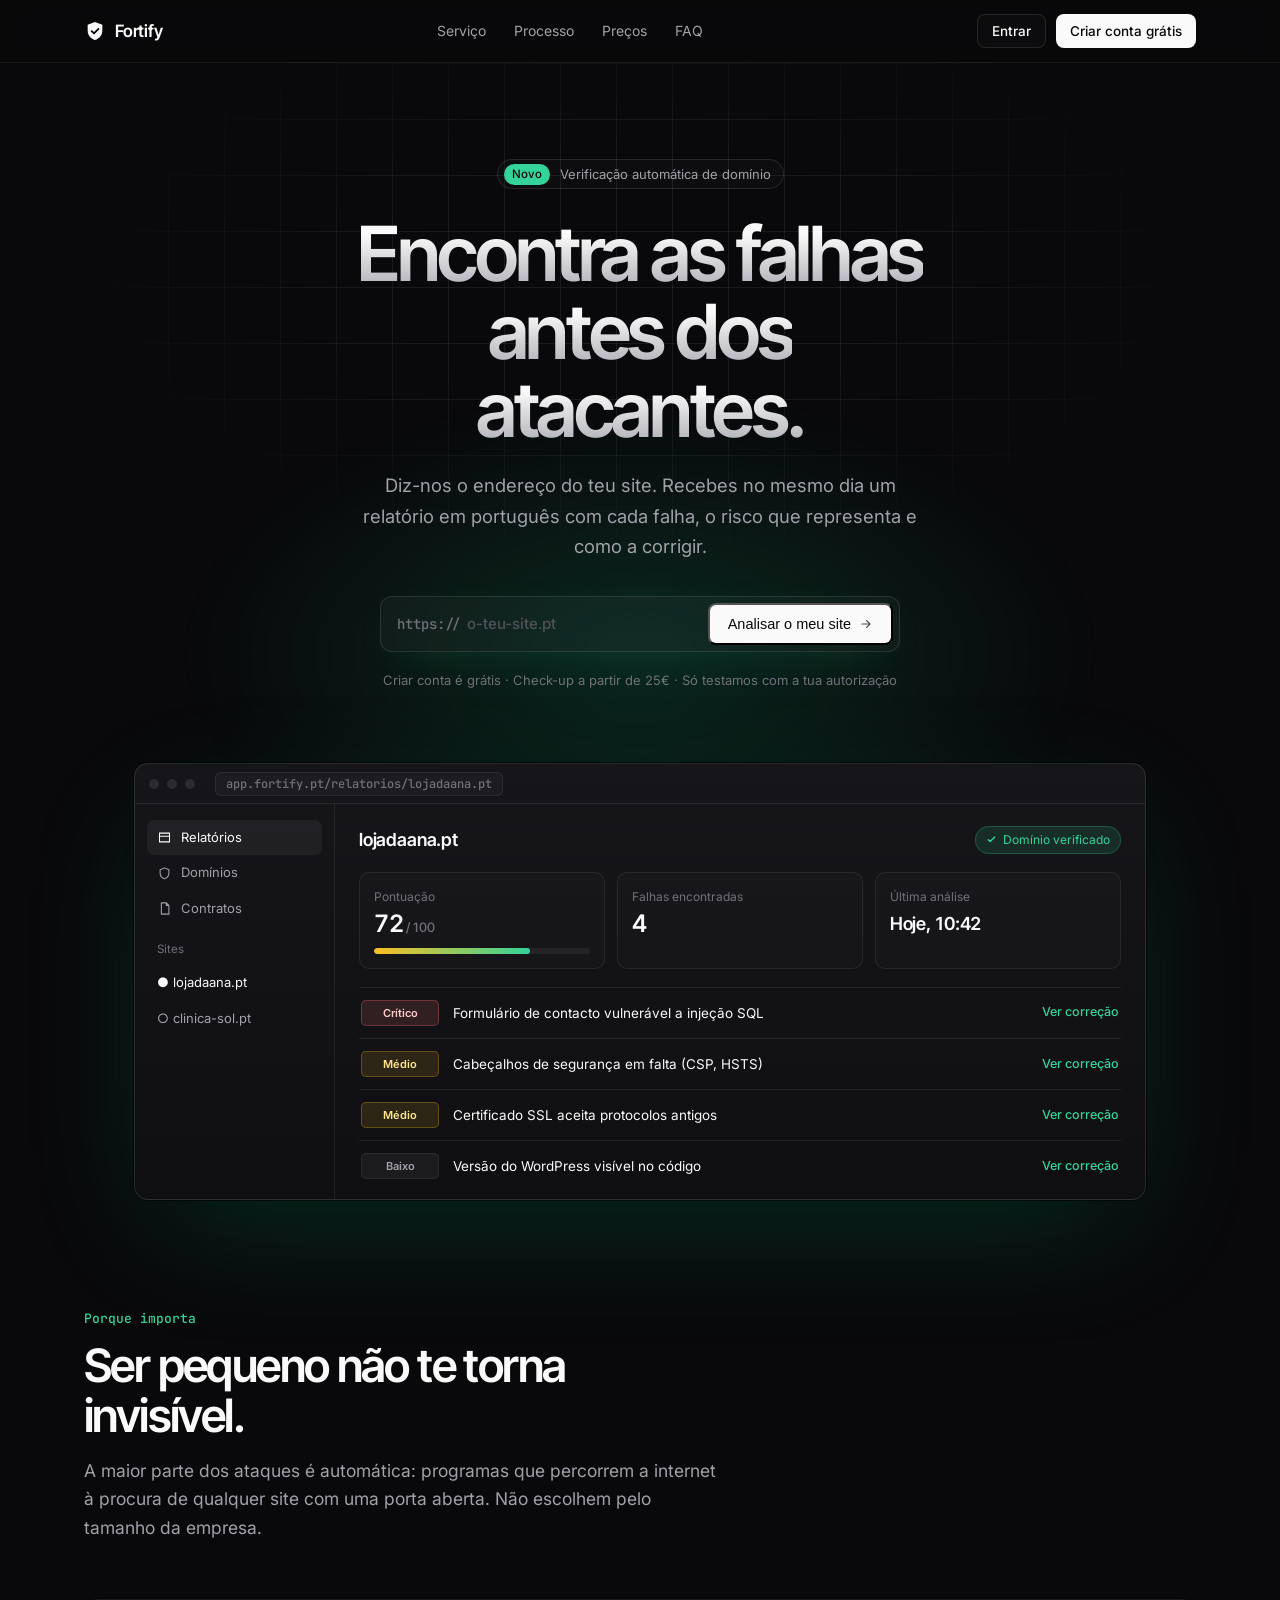
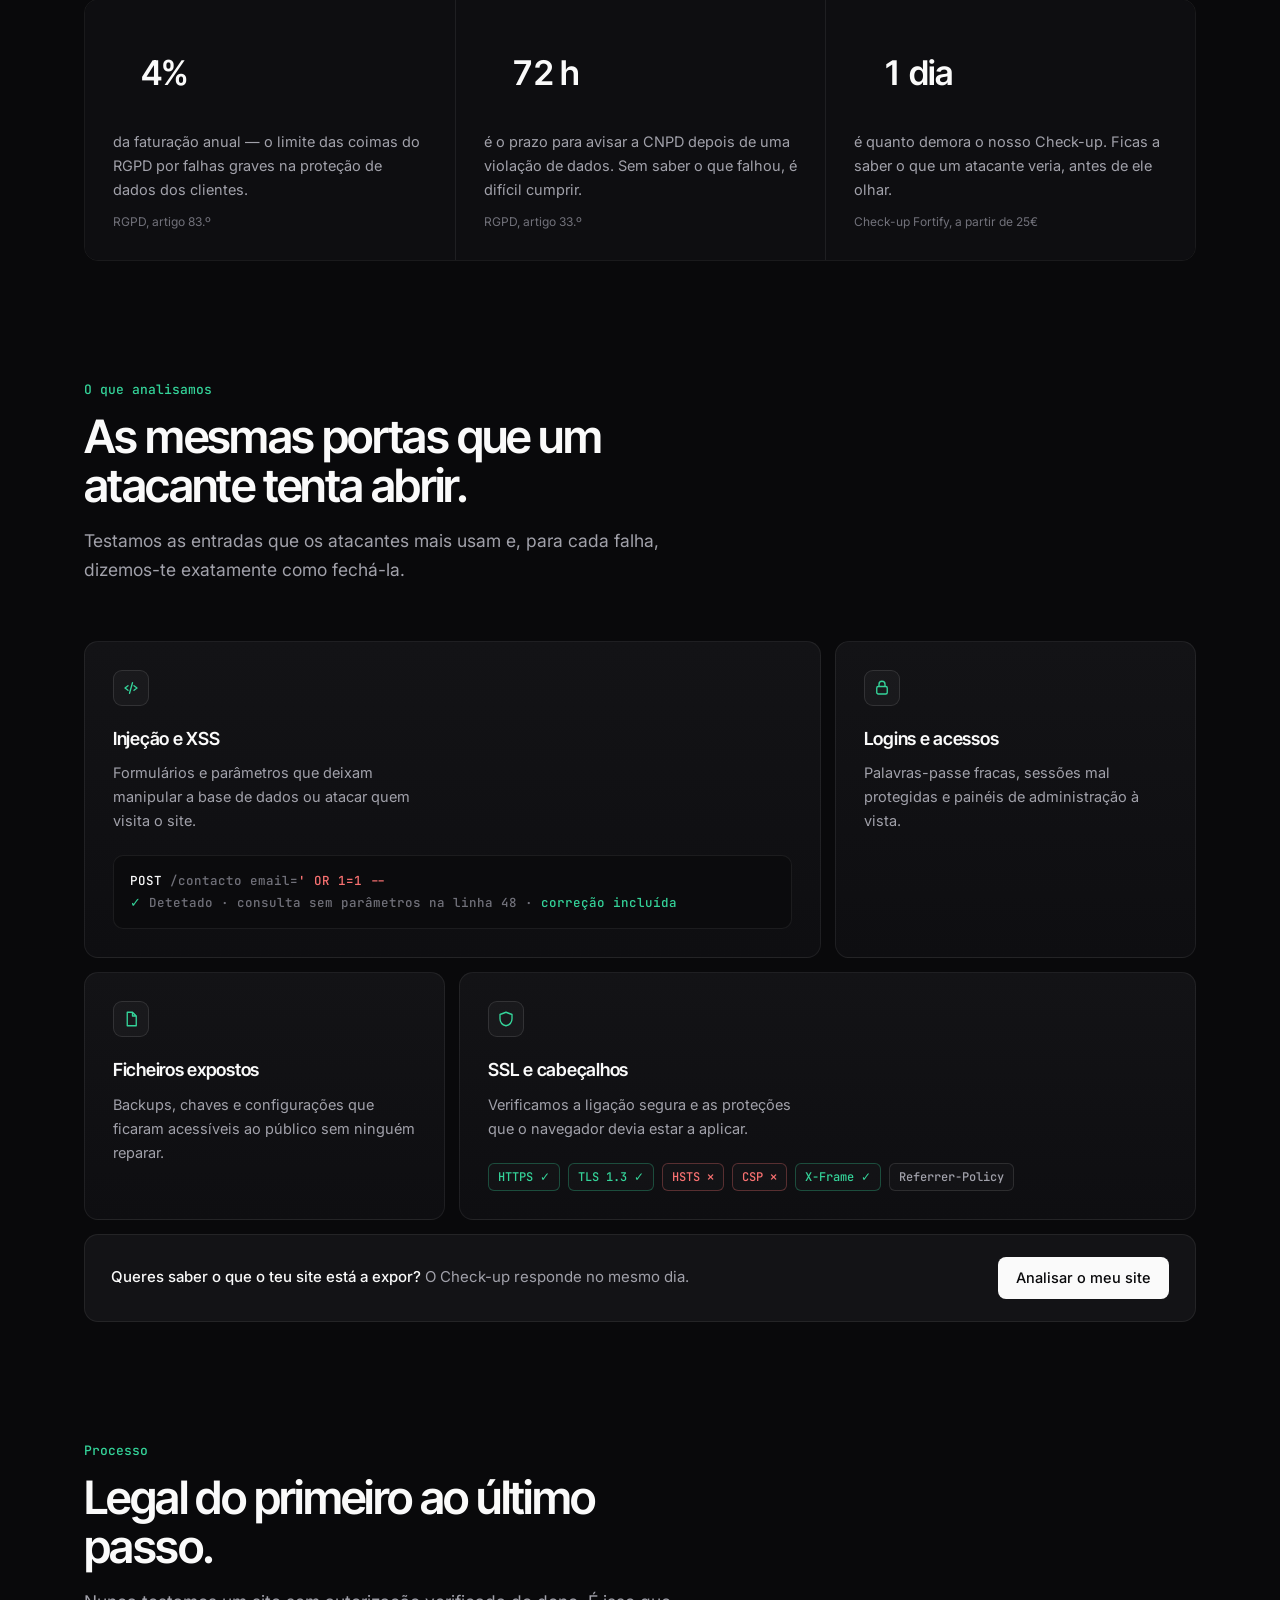
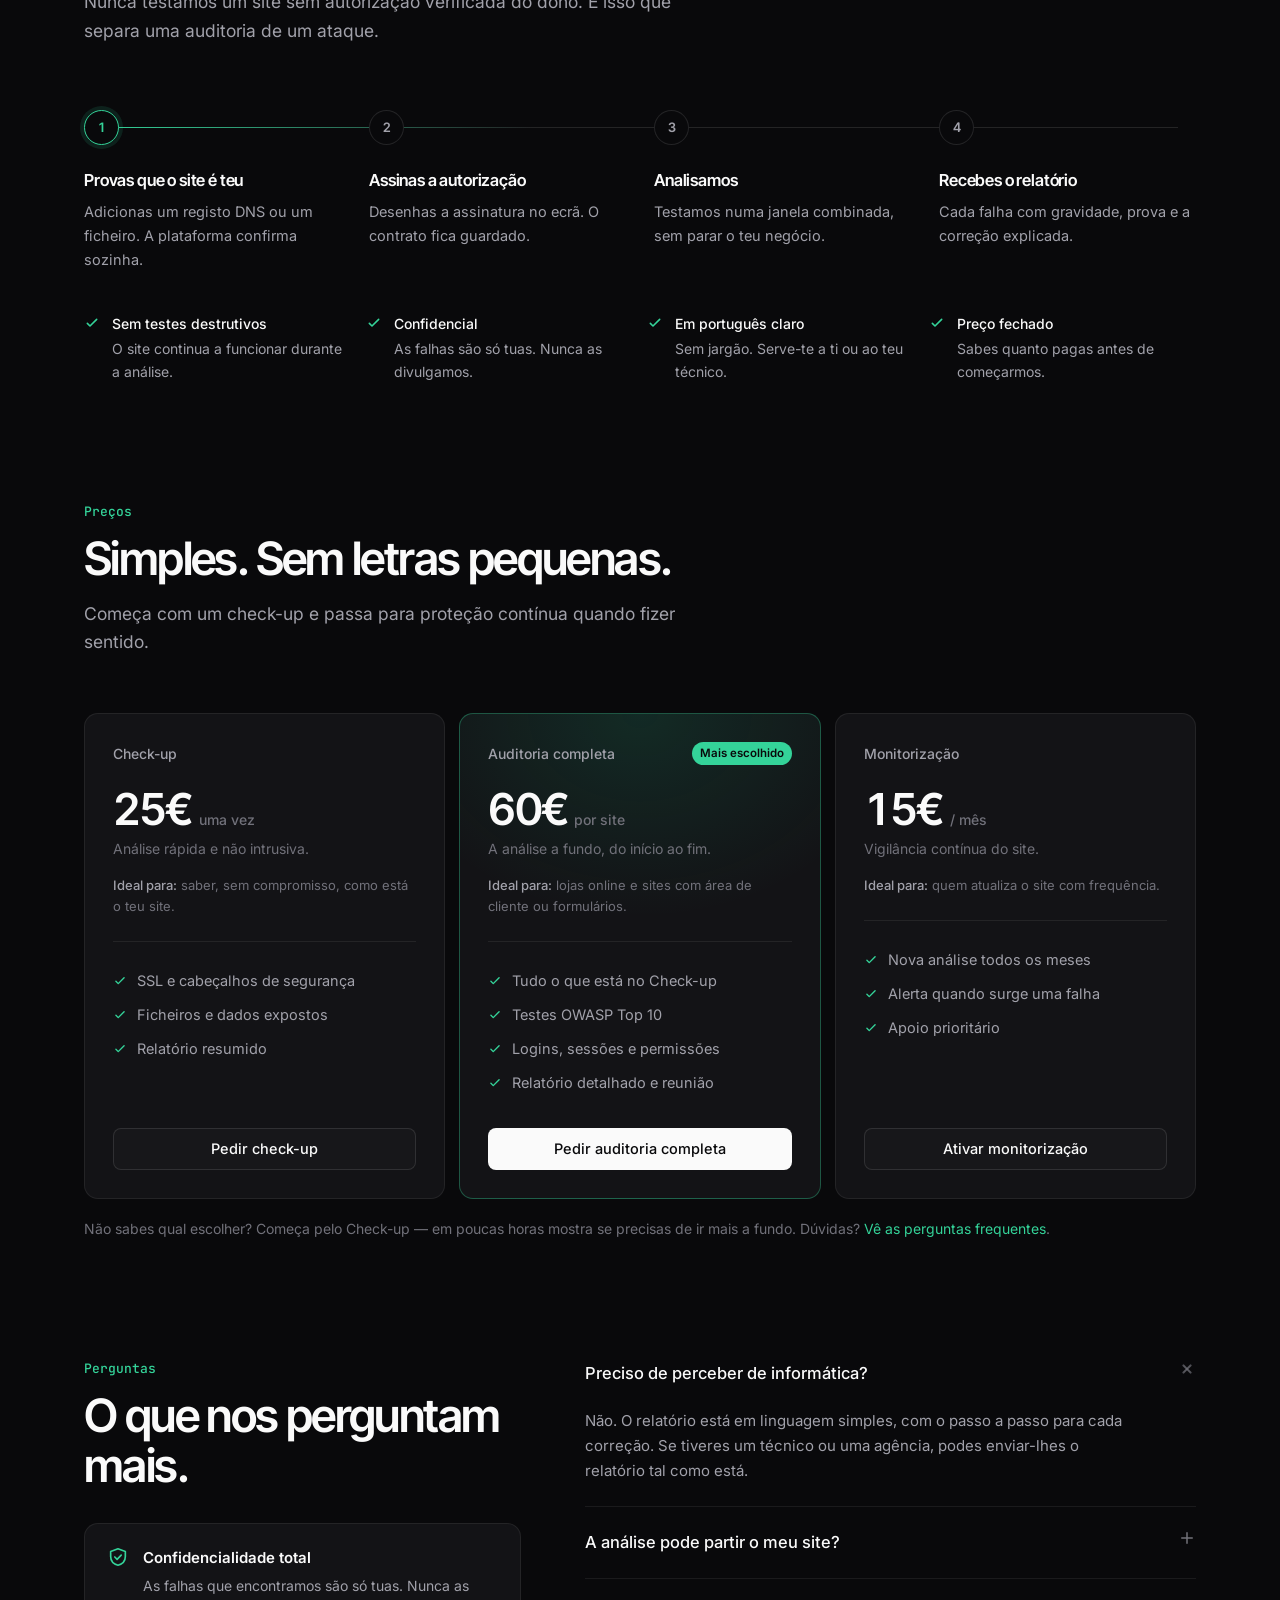
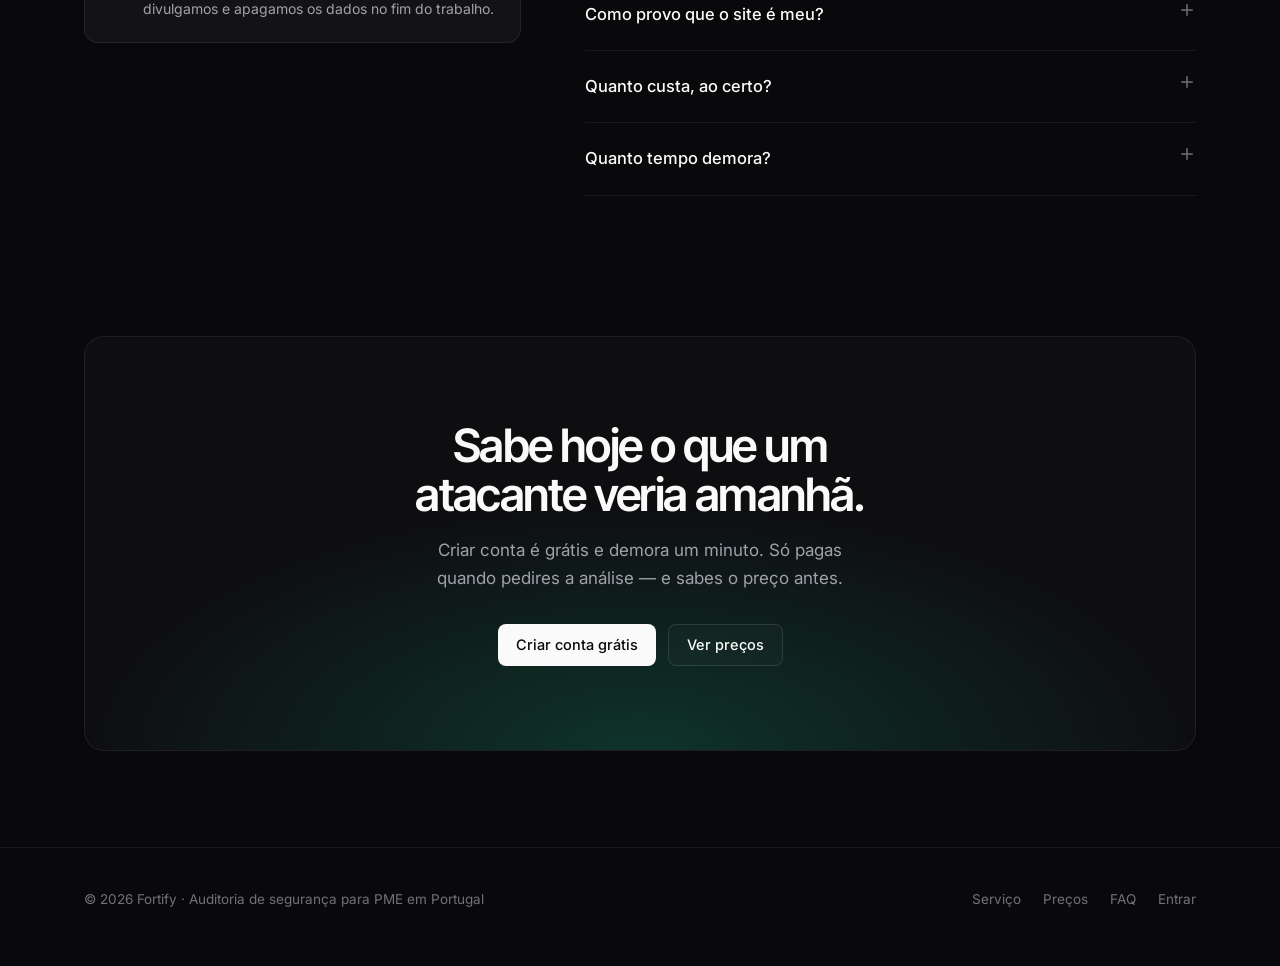
==== commit 1044c2af: "Otimização de conversão na landing - Formulário de domínio no topo, passado à plataforma (pré-preenc" ====
--- a/site/index.html
+++ b/site/index.html
@@ -72,6 +72,49 @@
   .lead{max-width:36rem;margin:22px auto 0;color:var(--t2);font-size:clamp(16px,1.6vw,18.5px)}
   .hero-cta{display:flex;justify-content:center;gap:12px;margin-top:34px;flex-wrap:wrap}
   .hero-note{margin-top:18px;font-size:13px;color:var(--t3)}
+  .sr{position:absolute;width:1px;height:1px;overflow:hidden;clip:rect(0 0 0 0)}
+  /* Formulário de domínio — o primeiro passo acontece já no topo */
+  .scan{display:flex;align-items:center;gap:6px;max-width:520px;margin:34px auto 0;padding:6px 6px 6px 16px;border:1px solid var(--hair-2);border-radius:12px;background:rgba(255,255,255,.03);box-shadow:0 10px 40px -20px rgba(16,185,129,.35);transition:border-color .15s ease}
+  .scan:focus-within{border-color:rgba(52,211,153,.55)}
+  .scan-pre{font:500 14px "JetBrains Mono",monospace;color:var(--t3)}
+  .scan input{flex:1;min-width:0;background:none;border:0;outline:0;color:var(--t1);font:500 15px "Inter";height:42px}
+  .scan input::placeholder{color:#52525b}
+  .scan .btn{flex:none}
+  @media(max-width:520px){.scan{flex-wrap:wrap;padding:8px}.scan-pre{display:none}.scan input{flex-basis:100%;padding:0 8px}.scan .btn{width:100%;justify-content:center}}
+
+  /* Porque importa — factos verificáveis, não números inventados */
+  .why{display:grid;grid-template-columns:repeat(3,1fr);margin-top:56px;border:1px solid var(--hair);border-radius:14px;overflow:hidden}
+  .why div{padding:28px;background:var(--bg-2)}
+  .why div+div{border-left:1px solid var(--hair)}
+  .why .big{font:600 34px/1 "Inter Tight";letter-spacing:-.03em;font-variant-numeric:tabular-nums}
+  .why p{color:var(--t2);font-size:14.5px;margin-top:12px}
+  .why small{display:block;color:var(--t3);font-size:12px;margin-top:10px}
+  @media(max-width:860px){.why{grid-template-columns:1fr}.why div+div{border-left:0;border-top:1px solid var(--hair)}}
+
+  /* Compromissos */
+  .promises{display:grid;grid-template-columns:repeat(4,1fr);gap:14px;margin-top:40px}
+  .promise{display:flex;gap:12px;align-items:flex-start;font-size:14px;color:var(--t2)}
+  .promise svg{flex:none;margin-top:3px;color:var(--acc)}
+  .promise b{display:block;color:var(--t1);font-weight:500;margin-bottom:2px}
+  @media(max-width:900px){.promises{grid-template-columns:1fr 1fr}}
+  @media(max-width:520px){.promises{grid-template-columns:1fr}}
+
+  .inline-cta{display:flex;align-items:center;justify-content:space-between;gap:20px;flex-wrap:wrap;margin-top:14px;padding:22px 26px;border:1px solid var(--hair);border-radius:14px;background:var(--surface)}
+  .inline-cta p{color:var(--t2);font-size:15px}
+  .inline-cta p b{color:var(--t1);font-weight:500}
+  .pl .fit{font-size:13px;color:var(--t3);margin-top:14px}
+  .pl .fit b{color:var(--t2);font-weight:500}
+  .help{margin-top:18px;color:var(--t3);font-size:14px}
+  .help a{color:var(--acc)}
+
+  /* Barra fixa no telemóvel */
+  .mbar{display:none}
+  @media(max-width:640px){
+    .mbar{display:flex;position:fixed;left:12px;right:12px;bottom:12px;z-index:50;align-items:center;justify-content:space-between;gap:10px;padding:10px 10px 10px 16px;border:1px solid var(--hair-2);border-radius:12px;background:rgba(19,19,22,.92);backdrop-filter:blur(14px);font-size:13px;color:var(--t2);transform:translateY(140%);transition:transform .25s ease}
+    .mbar.on{transform:none}
+    .mbar .btn{height:38px}
+    footer{padding-bottom:110px}
+  }
 
   /* App mock (escuro, coerente com a marca) */
   .stage{position:relative;margin:72px auto 0;max-width:1060px;padding:0 24px}
@@ -204,7 +247,7 @@
       </div>
       <div class="nav-cta">
         <a href="plataforma.html" class="btn btn-g">Entrar</a>
-        <a href="plataforma.html" class="btn btn-p">Começar</a>
+        <a href="plataforma.html" class="btn btn-p">Criar conta grátis</a>
       </div>
     </nav>
   </div>
@@ -215,13 +258,15 @@
     <div class="wrap">
       <a href="#processo" class="eyebrow rise"><b>Novo</b> Verificação automática de domínio</a>
       <h1 class="rise r2"><span>Encontra as falhas antes dos atacantes.</span></h1>
-      <p class="lead rise r3">A Fortify analisa o site da tua empresa e entrega um relatório claro com cada fragilidade, a gravidade e o passo a passo para a corrigir.</p>
-      <div class="hero-cta rise r4">
-        <a href="plataforma.html" class="btn btn-p">Analisar o meu site
-          <svg width="14" height="14" viewBox="0 0 24 24" fill="none"><path d="M5 12h14m-6-6l6 6-6 6" stroke="currentColor" stroke-width="2" stroke-linecap="round" stroke-linejoin="round"/></svg></a>
-        <a href="#precos" class="btn btn-g">Ver preços</a>
-      </div>
-      <p class="hero-note rise r4">Desde 25€ · Só com autorização do dono · Conforme o RGPD</p>
+      <p class="lead rise r3">Diz-nos o endereço do teu site. Recebes no mesmo dia um relatório em português com cada falha, o risco que representa e como a corrigir.</p>
+      <form class="scan rise r4" onsubmit="return startScan(event)">
+        <label for="dom" class="sr">Endereço do teu site</label>
+        <span class="scan-pre">https://</span>
+        <input id="dom" name="dom" inputmode="url" autocomplete="url" placeholder="o-teu-site.pt" required>
+        <button class="btn btn-p" type="submit">Analisar o meu site
+          <svg width="14" height="14" viewBox="0 0 24 24" fill="none"><path d="M5 12h14m-6-6l6 6-6 6" stroke="currentColor" stroke-width="2" stroke-linecap="round" stroke-linejoin="round"/></svg></button>
+      </form>
+      <p class="hero-note rise r4">Criar conta é grátis · Check-up a partir de 25€ · Só testamos com a tua autorização</p>
     </div>
 
     <div class="stage rise r4" aria-hidden="true">
@@ -258,12 +303,27 @@
     </div>
   </div>
 
+  <section id="risco" style="padding-top:110px">
+    <div class="wrap">
+      <div class="sh">
+        <div class="k">Porque importa</div>
+        <h2>Ser pequeno não te torna invisível.</h2>
+        <p>A maior parte dos ataques é automática: programas que percorrem a internet à procura de qualquer site com uma porta aberta. Não escolhem pelo tamanho da empresa.</p>
+      </div>
+      <div class="why">
+        <div><div class="big">4%</div><p>da faturação anual — o limite das coimas do RGPD por falhas graves na proteção de dados dos clientes.</p><small>RGPD, artigo 83.º</small></div>
+        <div><div class="big">72 h</div><p>é o prazo para avisar a CNPD depois de uma violação de dados. Sem saber o que falhou, é difícil cumprir.</p><small>RGPD, artigo 33.º</small></div>
+        <div><div class="big">1 dia</div><p>é quanto demora o nosso Check-up. Ficas a saber o que um atacante veria, antes de ele olhar.</p><small>Check-up Fortify, a partir de 25€</small></div>
+      </div>
+    </div>
+  </section>
+
   <section id="servico">
     <div class="wrap">
       <div class="sh">
         <div class="k">O que analisamos</div>
         <h2>As mesmas portas que um atacante tenta abrir.</h2>
-        <p>Um incidente numa PME custa dados de clientes, coimas do RGPD e dias sem vender. Testamos as entradas mais usadas e dizemos-te como fechá-las.</p>
+        <p>Testamos as entradas que os atacantes mais usam e, para cada falha, dizemos-te exatamente como fechá-la.</p>
       </div>
       <div class="bento">
         <div class="card c-a">
@@ -289,6 +349,10 @@
           <div class="chips"><span class="chip ok">HTTPS ✓</span><span class="chip ok">TLS 1.3 ✓</span><span class="chip no">HSTS ✕</span><span class="chip no">CSP ✕</span><span class="chip ok">X-Frame ✓</span><span class="chip">Referrer-Policy</span></div>
         </div>
       </div>
+      <div class="inline-cta">
+        <p><b>Queres saber o que o teu site está a expor?</b> O Check-up responde no mesmo dia.</p>
+        <a href="#top" class="btn btn-p" onclick="setTimeout(()=>document.getElementById('dom').focus(),400)">Analisar o meu site</a>
+      </div>
     </div>
   </section>
 
@@ -305,6 +369,12 @@
         <div class="st"><div class="dot">3</div><h3>Analisamos</h3><p>Testamos numa janela combinada, sem parar o teu negócio.</p></div>
         <div class="st"><div class="dot">4</div><h3>Recebes o relatório</h3><p>Cada falha com gravidade, prova e a correção explicada.</p></div>
       </div>
+      <div class="promises">
+        <div class="promise"><svg width="16" height="16" viewBox="0 0 24 24" fill="none"><path d="M5 12.5l4 4 10-10" stroke="currentColor" stroke-width="2.4" stroke-linecap="round" stroke-linejoin="round"/></svg><span><b>Sem testes destrutivos</b>O site continua a funcionar durante a análise.</span></div>
+        <div class="promise"><svg width="16" height="16" viewBox="0 0 24 24" fill="none"><path d="M5 12.5l4 4 10-10" stroke="currentColor" stroke-width="2.4" stroke-linecap="round" stroke-linejoin="round"/></svg><span><b>Confidencial</b>As falhas são só tuas. Nunca as divulgamos.</span></div>
+        <div class="promise"><svg width="16" height="16" viewBox="0 0 24 24" fill="none"><path d="M5 12.5l4 4 10-10" stroke="currentColor" stroke-width="2.4" stroke-linecap="round" stroke-linejoin="round"/></svg><span><b>Em português claro</b>Sem jargão. Serve-te a ti ou ao teu técnico.</span></div>
+        <div class="promise"><svg width="16" height="16" viewBox="0 0 24 24" fill="none"><path d="M5 12.5l4 4 10-10" stroke="currentColor" stroke-width="2.4" stroke-linecap="round" stroke-linejoin="round"/></svg><span><b>Preço fechado</b>Sabes quanto pagas antes de começarmos.</span></div>
+      </div>
     </div>
   </section>
 
@@ -320,37 +390,41 @@
           <div class="n">Check-up</div>
           <div class="p">25€ <small>uma vez</small></div>
           <div class="d">Análise rápida e não intrusiva.</div>
+          <div class="fit"><b>Ideal para:</b> saber, sem compromisso, como está o teu site.</div>
           <ul>
             <li><svg width="14" height="14" viewBox="0 0 24 24" fill="none"><path d="M5 12.5l4 4 10-10" stroke="currentColor" stroke-width="2.4" stroke-linecap="round" stroke-linejoin="round"/></svg>SSL e cabeçalhos de segurança</li>
             <li><svg width="14" height="14" viewBox="0 0 24 24" fill="none"><path d="M5 12.5l4 4 10-10" stroke="currentColor" stroke-width="2.4" stroke-linecap="round" stroke-linejoin="round"/></svg>Ficheiros e dados expostos</li>
             <li><svg width="14" height="14" viewBox="0 0 24 24" fill="none"><path d="M5 12.5l4 4 10-10" stroke="currentColor" stroke-width="2.4" stroke-linecap="round" stroke-linejoin="round"/></svg>Relatório resumido</li>
           </ul>
-          <a href="plataforma.html" class="btn btn-g">Começar check-up</a>
+          <a href="plataforma.html" class="btn btn-g">Pedir check-up</a>
         </div>
         <div class="pl hot">
           <div class="n">Auditoria completa <em>Mais escolhido</em></div>
           <div class="p">60€ <small>por site</small></div>
           <div class="d">A análise a fundo, do início ao fim.</div>
+          <div class="fit"><b>Ideal para:</b> lojas online e sites com área de cliente ou formulários.</div>
           <ul>
             <li><svg width="14" height="14" viewBox="0 0 24 24" fill="none"><path d="M5 12.5l4 4 10-10" stroke="currentColor" stroke-width="2.4" stroke-linecap="round" stroke-linejoin="round"/></svg>Tudo o que está no Check-up</li>
             <li><svg width="14" height="14" viewBox="0 0 24 24" fill="none"><path d="M5 12.5l4 4 10-10" stroke="currentColor" stroke-width="2.4" stroke-linecap="round" stroke-linejoin="round"/></svg>Testes OWASP Top 10</li>
             <li><svg width="14" height="14" viewBox="0 0 24 24" fill="none"><path d="M5 12.5l4 4 10-10" stroke="currentColor" stroke-width="2.4" stroke-linecap="round" stroke-linejoin="round"/></svg>Logins, sessões e permissões</li>
             <li><svg width="14" height="14" viewBox="0 0 24 24" fill="none"><path d="M5 12.5l4 4 10-10" stroke="currentColor" stroke-width="2.4" stroke-linecap="round" stroke-linejoin="round"/></svg>Relatório detalhado e reunião</li>
           </ul>
-          <a href="plataforma.html" class="btn btn-p">Pedir auditoria</a>
+          <a href="plataforma.html" class="btn btn-p">Pedir auditoria completa</a>
         </div>
         <div class="pl">
           <div class="n">Monitorização</div>
           <div class="p">15€ <small>/ mês</small></div>
           <div class="d">Vigilância contínua do site.</div>
+          <div class="fit"><b>Ideal para:</b> quem atualiza o site com frequência.</div>
           <ul>
             <li><svg width="14" height="14" viewBox="0 0 24 24" fill="none"><path d="M5 12.5l4 4 10-10" stroke="currentColor" stroke-width="2.4" stroke-linecap="round" stroke-linejoin="round"/></svg>Nova análise todos os meses</li>
             <li><svg width="14" height="14" viewBox="0 0 24 24" fill="none"><path d="M5 12.5l4 4 10-10" stroke="currentColor" stroke-width="2.4" stroke-linecap="round" stroke-linejoin="round"/></svg>Alerta quando surge uma falha</li>
             <li><svg width="14" height="14" viewBox="0 0 24 24" fill="none"><path d="M5 12.5l4 4 10-10" stroke="currentColor" stroke-width="2.4" stroke-linecap="round" stroke-linejoin="round"/></svg>Apoio prioritário</li>
           </ul>
-          <a href="plataforma.html" class="btn btn-g">Subscrever</a>
-        </div>
-      </div>
+          <a href="plataforma.html" class="btn btn-g">Ativar monitorização</a>
+        </div>
+      </div>
+      <p class="help">Não sabes qual escolher? Começa pelo Check-up — em poucas horas mostra se precisas de ir mais a fundo. Dúvidas? <a href="#faq">Vê as perguntas frequentes</a>.</p>
     </div>
   </section>
 
@@ -367,6 +441,7 @@
         <details open><summary>Preciso de perceber de informática?<svg width="18" height="18" viewBox="0 0 24 24" fill="none"><path d="M12 5v14M5 12h14" stroke="currentColor" stroke-width="2" stroke-linecap="round"/></svg></summary><p>Não. O relatório está em linguagem simples, com o passo a passo para cada correção. Se tiveres um técnico ou uma agência, podes enviar-lhes o relatório tal como está.</p></details>
         <details><summary>A análise pode partir o meu site?<svg width="18" height="18" viewBox="0 0 24 24" fill="none"><path d="M12 5v14M5 12h14" stroke="currentColor" stroke-width="2" stroke-linecap="round"/></svg></summary><p>Não fazemos testes destrutivos nem ataques de negação de serviço, e não alteramos os teus dados. Mesmo assim, recomendamos ter uma cópia de segurança recente antes de começar.</p></details>
         <details><summary>Como provo que o site é meu?<svg width="18" height="18" viewBox="0 0 24 24" fill="none"><path d="M12 5v14M5 12h14" stroke="currentColor" stroke-width="2" stroke-linecap="round"/></svg></summary><p>Adicionas um registo TXT no DNS do domínio ou colocas um ficheiro nosso na raiz do site. A plataforma verifica automaticamente — é o mesmo método que o Google usa.</p></details>
+        <details><summary>Quanto custa, ao certo?<svg width="18" height="18" viewBox="0 0 24 24" fill="none"><path d="M12 5v14M5 12h14" stroke="currentColor" stroke-width="2" stroke-linecap="round"/></svg></summary><p>O Check-up custa 25€ e a Auditoria completa 60€ por site. A Monitorização é 15€ por mês e podes cancelar quando quiseres. Criar conta não custa nada, e sabes sempre o preço antes de começarmos.</p></details>
         <details><summary>Quanto tempo demora?<svg width="18" height="18" viewBox="0 0 24 24" fill="none"><path d="M12 5v14M5 12h14" stroke="currentColor" stroke-width="2" stroke-linecap="round"/></svg></summary><p>O Check-up fica pronto no mesmo dia. A auditoria completa demora entre dois e cinco dias, conforme o tamanho do site.</p></details>
       </div>
     </div>
@@ -375,14 +450,39 @@
   <div class="wrap">
     <div class="end">
       <h2>Sabe hoje o que um atacante veria amanhã.</h2>
-      <p>Cria a conta, verifica o domínio e recebe o primeiro relatório no mesmo dia.</p>
+      <p>Criar conta é grátis e demora um minuto. Só pagas quando pedires a análise — e sabes o preço antes.</p>
       <div class="hero-cta">
-        <a href="plataforma.html" class="btn btn-p">Analisar o meu site</a>
+        <a href="plataforma.html" class="btn btn-p">Criar conta grátis</a>
         <a href="#precos" class="btn btn-g">Ver preços</a>
       </div>
     </div>
   </div>
 </main>
+
+<div class="mbar" id="mbar"><span>Check-up a partir de 25€</span><a href="#top" class="btn btn-p" onclick="setTimeout(()=>document.getElementById('dom').focus(),400)">Analisar o site</a></div>
+
+<script>
+  // Guarda o domínio e leva o visitante para a plataforma, que o preenche automaticamente.
+  function startScan(e){
+    e.preventDefault();
+    var v=(document.getElementById('dom').value||'').trim().replace(/^https?:\/\//i,'').replace(/\/.*$/,'');
+    if(!v) return false;
+    try{ localStorage.setItem('fortify_site_prefill','https://'+v); }catch(_){}
+    location.href='plataforma.html?site='+encodeURIComponent(v);
+    return false;
+  }
+  // Barra fixa no telemóvel: aparece depois do topo, esconde-se perto do fim.
+  (function(){
+    var bar=document.getElementById('mbar'); if(!bar) return;
+    var hero=document.querySelector('.scan'), end=document.querySelector('.end');
+    function upd(){
+      var past=hero.getBoundingClientRect().bottom<0;
+      var near=end.getBoundingClientRect().top<window.innerHeight;
+      bar.classList.toggle('on',past&&!near);
+    }
+    addEventListener('scroll',upd,{passive:true}); upd();
+  })();
+</script>
 
 <footer>
   <div class="wrap fg">
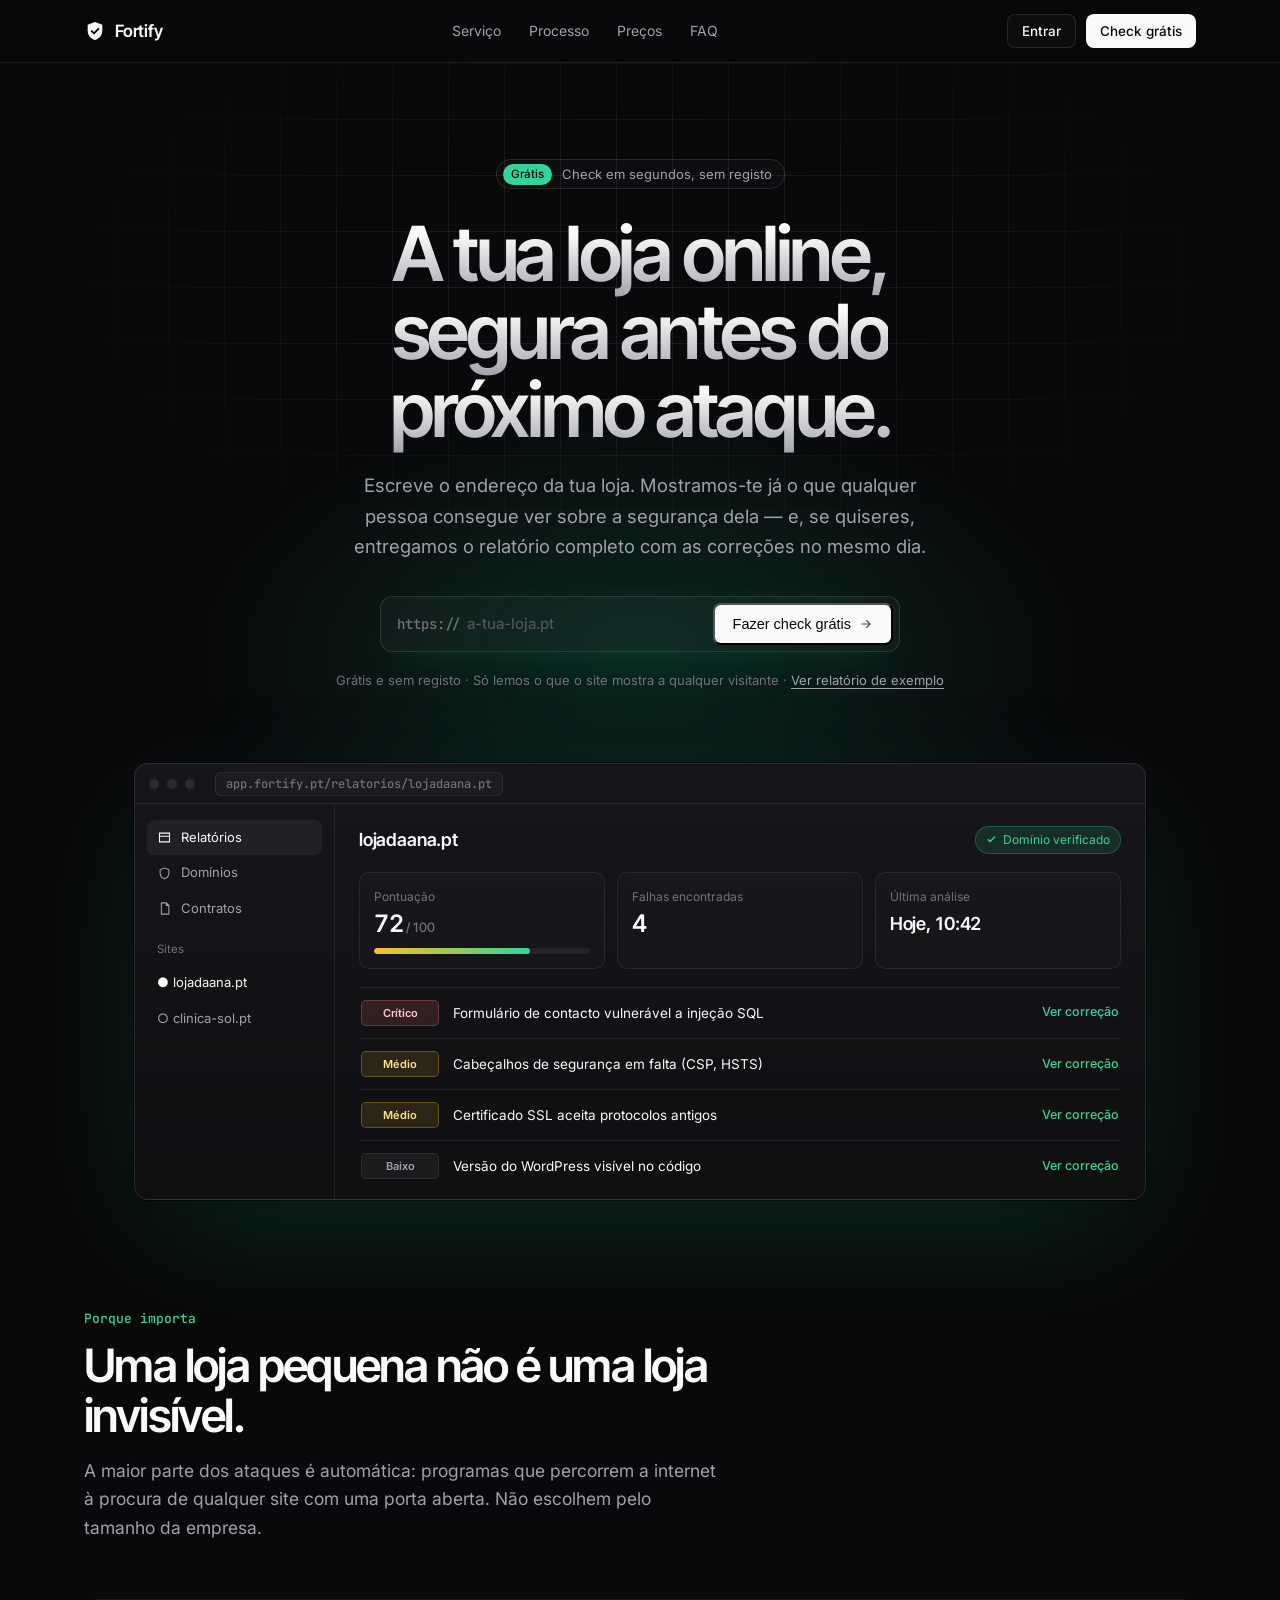
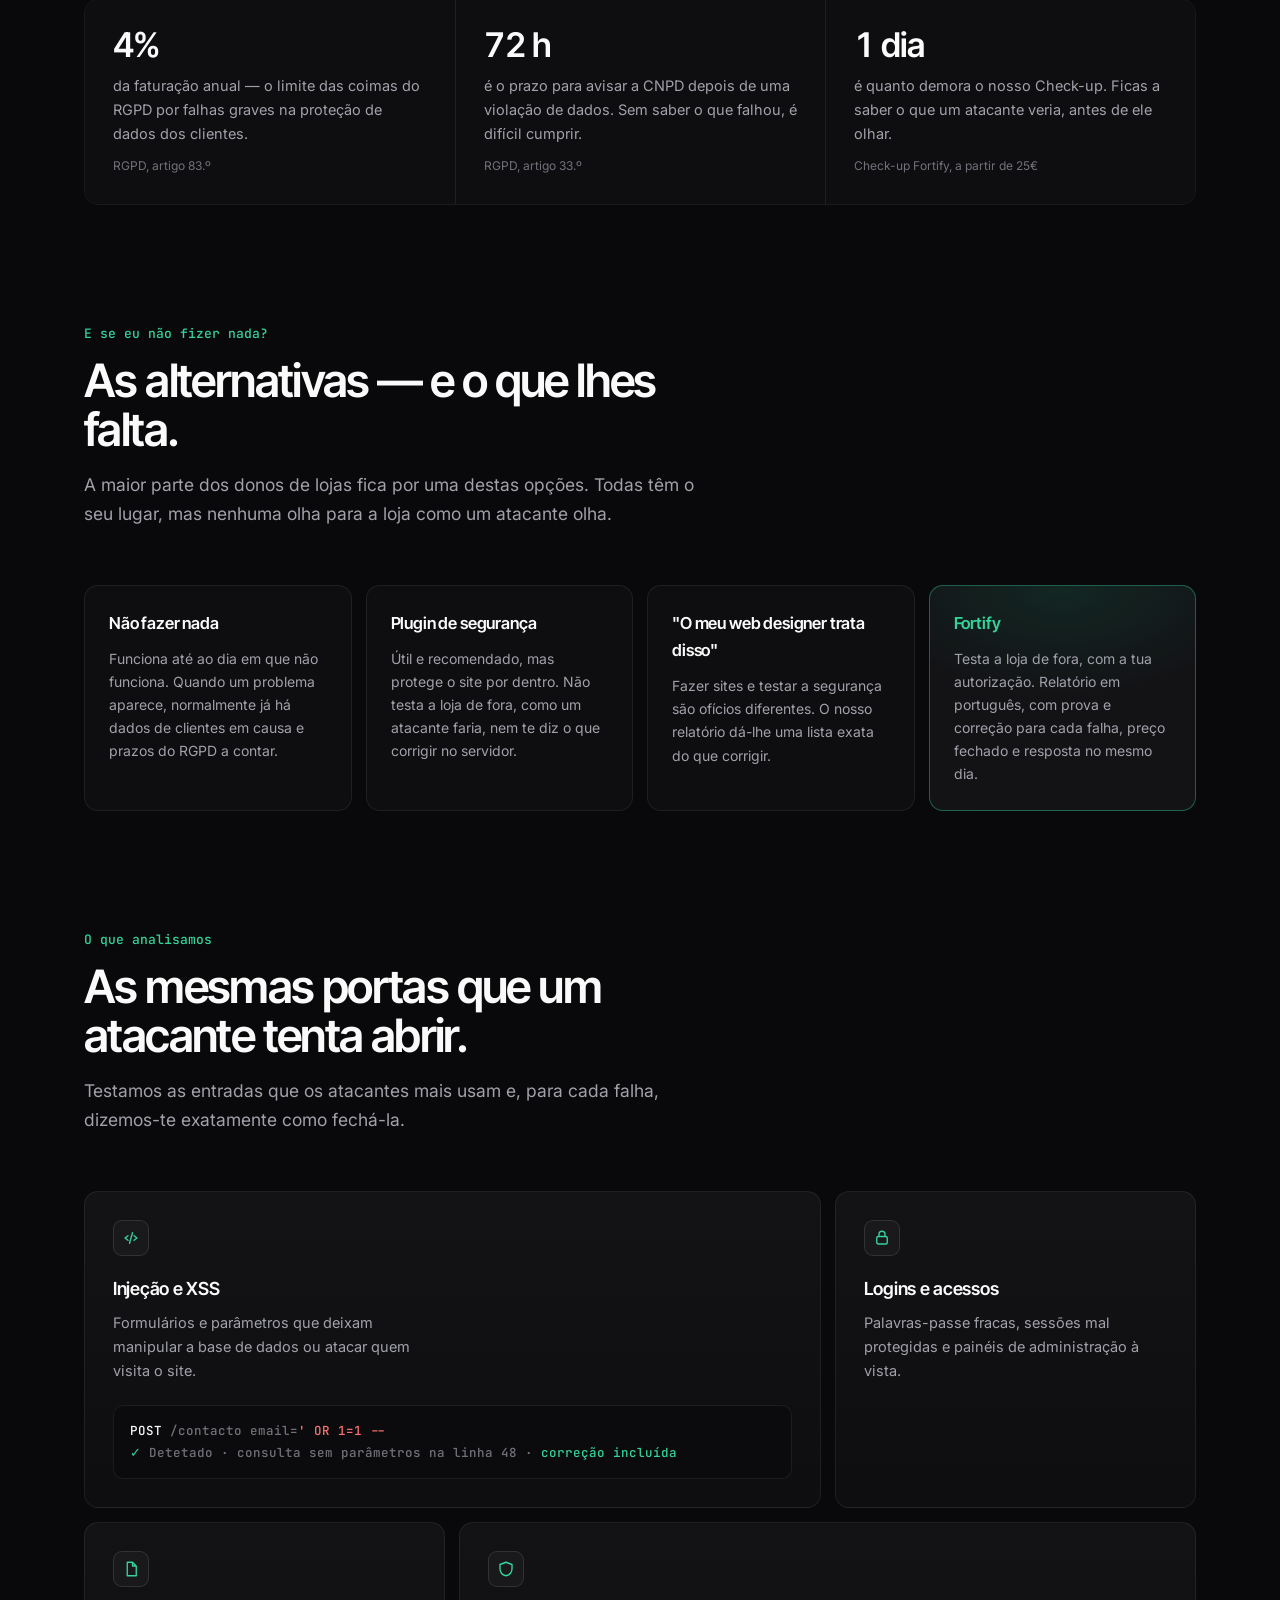
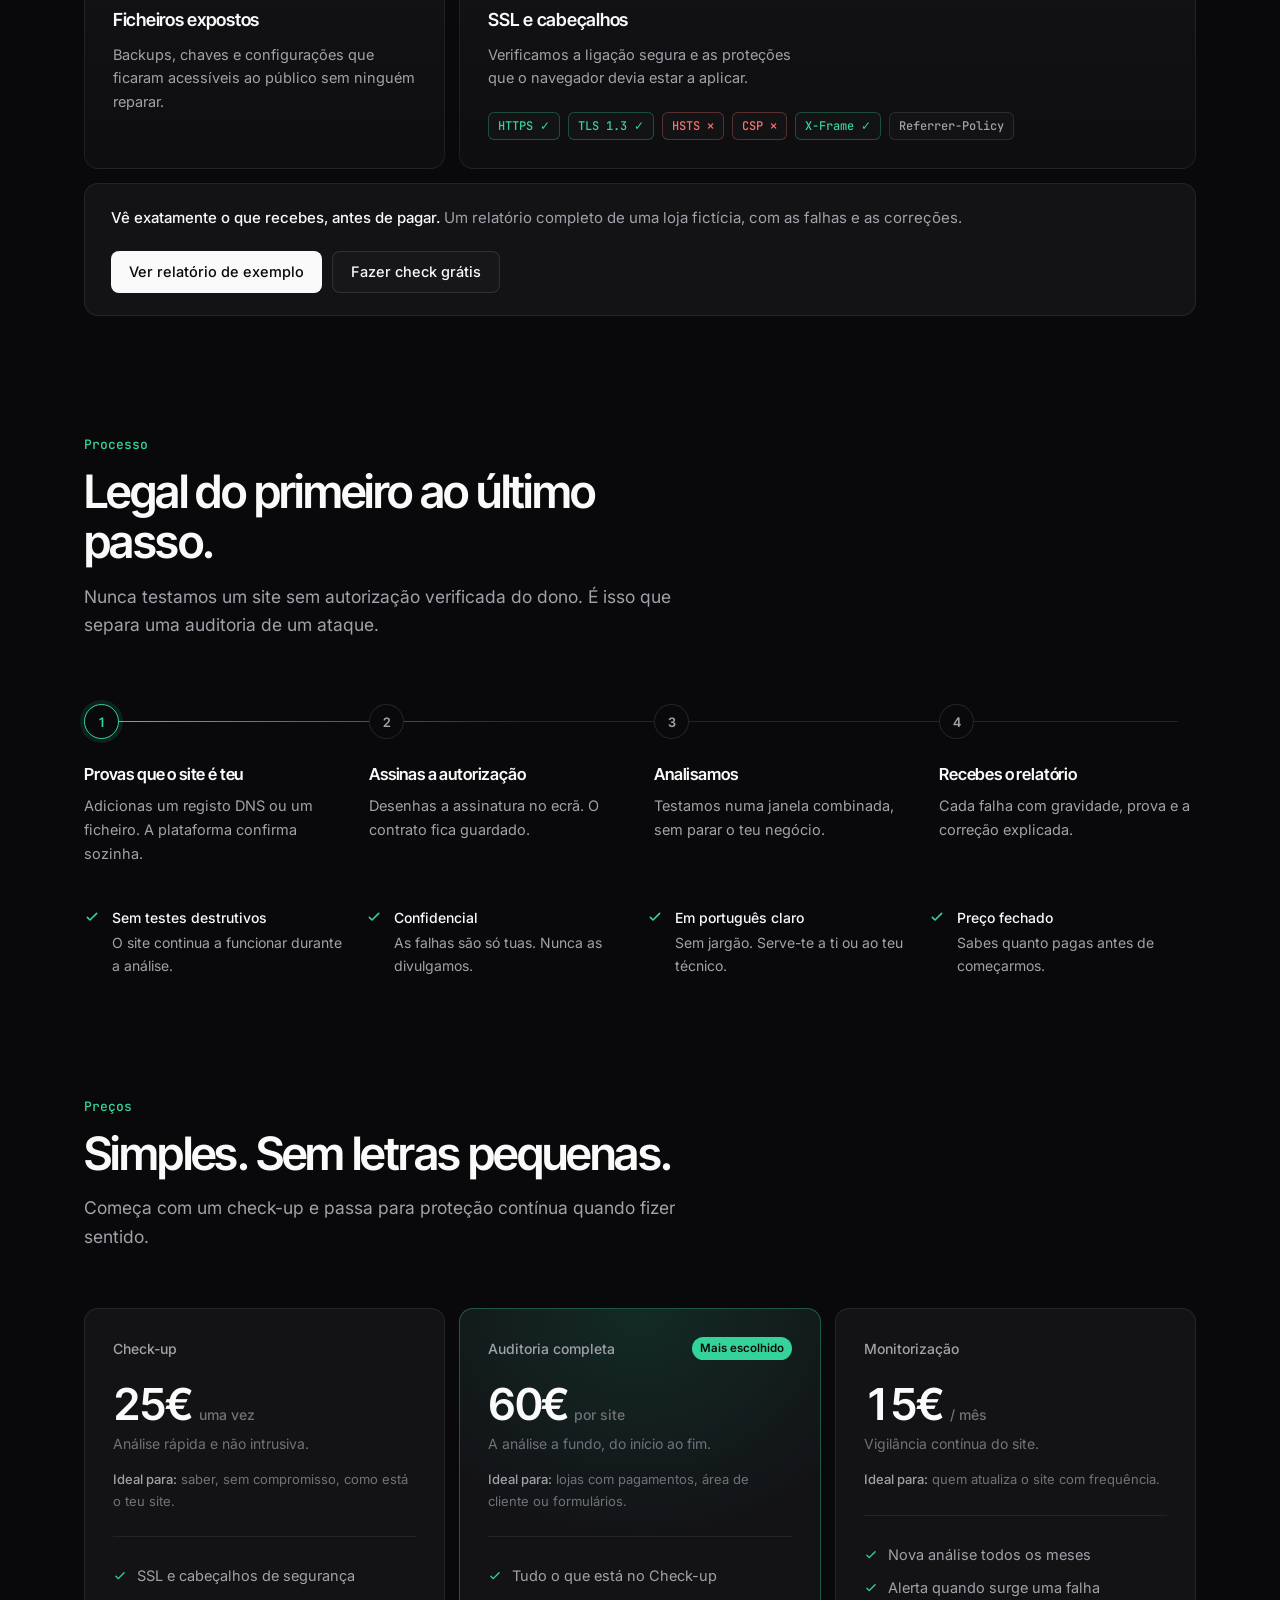
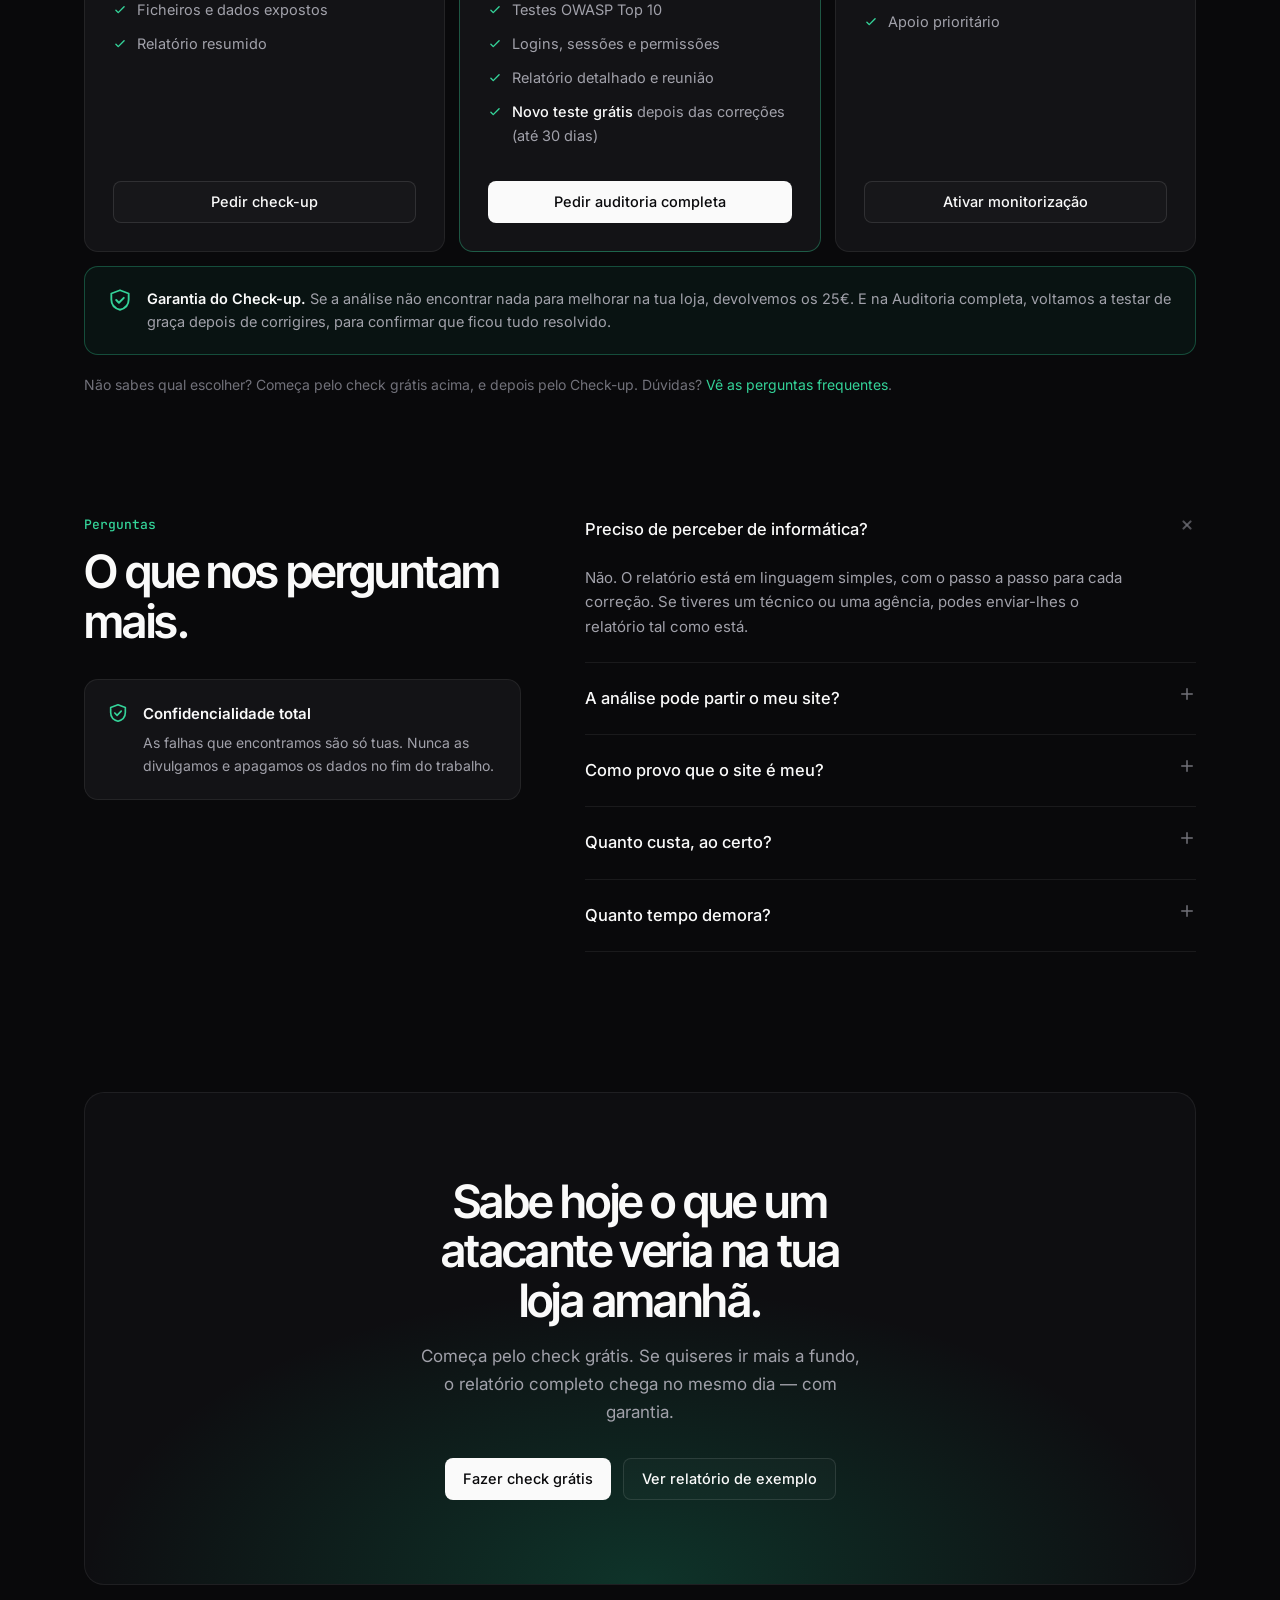
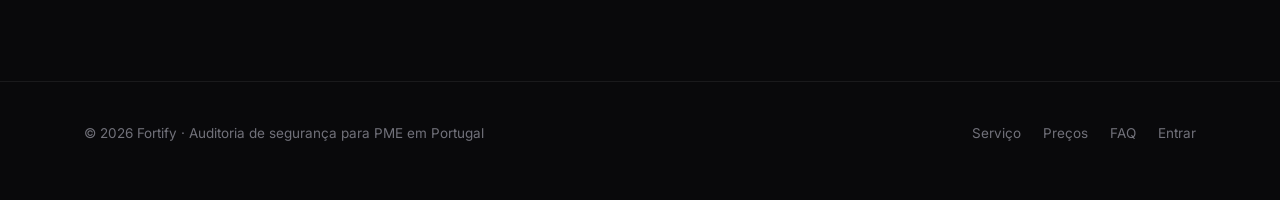
==== commit 9f6352f4: "Check gratuito, relatório de exemplo, garantia e foco em lojas online - Edge function quick-check: a" ====
--- a/site/index.html
+++ b/site/index.html
@@ -3,8 +3,8 @@
 <head>
 <meta charset="UTF-8">
 <meta name="viewport" content="width=device-width, initial-scale=1.0">
-<title>Fortify — Segurança para o site da tua empresa</title>
-<meta name="description" content="A Fortify analisa o site da tua empresa, encontra as fragilidades antes dos criminosos e entrega um relatório claro para as corrigir. Com autorização verificada e conforme o RGPD.">
+<title>Fortify — Segurança para lojas online em Portugal</title>
+<meta name="description" content="Faz um check de segurança gratuito à tua loja online. Relatório completo em português com cada falha e a forma de a corrigir. Com autorização verificada e conforme o RGPD.">
 <link rel="preconnect" href="https://fonts.googleapis.com">
 <link rel="preconnect" href="https://fonts.gstatic.com" crossorigin>
 <link href="https://fonts.googleapis.com/css2?family=Inter+Tight:wght@500;600;700&family=Inter:wght@400;500;600&family=JetBrains+Mono:wght@500&display=swap" rel="stylesheet">
@@ -84,12 +84,12 @@
 
   /* Porque importa — factos verificáveis, não números inventados */
   .why{display:grid;grid-template-columns:repeat(3,1fr);margin-top:56px;border:1px solid var(--hair);border-radius:14px;overflow:hidden}
-  .why div{padding:28px;background:var(--bg-2)}
-  .why div+div{border-left:1px solid var(--hair)}
+  .why>div{padding:28px;background:var(--bg-2)}
+  .why>div+div{border-left:1px solid var(--hair)}
   .why .big{font:600 34px/1 "Inter Tight";letter-spacing:-.03em;font-variant-numeric:tabular-nums}
   .why p{color:var(--t2);font-size:14.5px;margin-top:12px}
   .why small{display:block;color:var(--t3);font-size:12px;margin-top:10px}
-  @media(max-width:860px){.why{grid-template-columns:1fr}.why div+div{border-left:0;border-top:1px solid var(--hair)}}
+  @media(max-width:860px){.why{grid-template-columns:1fr}.why>div+div{border-left:0;border-top:1px solid var(--hair)}}
 
   /* Compromissos */
   .promises{display:grid;grid-template-columns:repeat(4,1fr);gap:14px;margin-top:40px}
@@ -228,6 +228,40 @@
     .r2{animation-delay:.08s}.r3{animation-delay:.16s}.r4{animation-delay:.28s}
     @keyframes rise{to{opacity:1;transform:none}}
   }
+  /* Resultado do check gratuito */
+  .qres{max-width:620px;margin:18px auto 0;text-align:left;border:1px solid var(--hair-2);border-radius:14px;background:rgba(19,19,22,.85);backdrop-filter:blur(10px);padding:20px 22px}
+  .qtop{display:flex;align-items:center;gap:16px;padding-bottom:14px;border-bottom:1px solid var(--hair)}
+  .qscore{font:600 34px/1 "Inter Tight";letter-spacing:-.03em;font-variant-numeric:tabular-nums}
+  .qscore small{font-size:14px;color:var(--t3);font-weight:500}
+  .qtop p{color:var(--t2);font-size:14px}
+  .qtop p b{color:var(--t1);font-weight:500}
+  .qlist{list-style:none;margin:6px 0 0}
+  .qlist li{display:flex;gap:10px;align-items:flex-start;padding:9px 0;border-bottom:1px solid var(--hair);font-size:14px;color:var(--t2)}
+  .qlist li:last-child{border-bottom:0}
+  .qlist .m{flex:none;width:18px;height:18px;border-radius:50%;display:grid;place-items:center;font-size:11px;font-weight:700;margin-top:1px}
+  .qlist .m.y{background:var(--acc-dim);color:var(--acc)}
+  .qlist .m.n{background:rgba(248,113,113,.15);color:var(--red)}
+  .qlist b{color:var(--t1);font-weight:500;display:block}
+  .qcta{display:flex;gap:10px;flex-wrap:wrap;margin-top:16px;padding-top:16px;border-top:1px solid var(--hair);align-items:center}
+  .qcta small{color:var(--t3);font-size:12.5px;flex-basis:100%}
+  .qerr{color:var(--t2);font-size:14px}
+  .spin{display:inline-block;width:14px;height:14px;border:2px solid rgba(9,9,11,.25);border-top-color:#09090b;border-radius:50%;animation:sp .7s linear infinite}
+  @keyframes sp{to{transform:rotate(360deg)}}
+
+  /* Alternativas */
+  .alts{display:grid;grid-template-columns:repeat(4,1fr);gap:14px;margin-top:56px}
+  .alt{border:1px solid var(--hair);border-radius:14px;padding:24px;background:var(--bg-2)}
+  .alt h3{font-size:16.5px;font-weight:600;letter-spacing:-.01em}
+  .alt p{color:var(--t2);font-size:14px;margin-top:10px}
+  .alt.me{border-color:rgba(52,211,153,.4);background:radial-gradient(120% 80% at 50% 0%,rgba(16,185,129,.12),transparent 60%),var(--surface)}
+  .alt.me h3{color:var(--acc)}
+  @media(max-width:960px){.alts{grid-template-columns:1fr 1fr}}
+  @media(max-width:560px){.alts{grid-template-columns:1fr}}
+
+  .guarantee{display:flex;gap:14px;align-items:flex-start;margin-top:14px;padding:20px 22px;border:1px solid rgba(52,211,153,.3);border-radius:14px;background:rgba(16,185,129,.06);color:var(--acc)}
+  .guarantee svg{flex:none}
+  .guarantee p{color:var(--t2);font-size:14.5px}
+  .guarantee b{color:var(--t1);font-weight:600}
 </style>
 </head>
 <body>
@@ -247,7 +281,7 @@
       </div>
       <div class="nav-cta">
         <a href="plataforma.html" class="btn btn-g">Entrar</a>
-        <a href="plataforma.html" class="btn btn-p">Criar conta grátis</a>
+        <a href="#check" class="btn btn-p" onclick="focusCheck()">Check grátis</a>
       </div>
     </nav>
   </div>
@@ -256,17 +290,18 @@
 <main id="top">
   <div class="hero">
     <div class="wrap">
-      <a href="#processo" class="eyebrow rise"><b>Novo</b> Verificação automática de domínio</a>
-      <h1 class="rise r2"><span>Encontra as falhas antes dos atacantes.</span></h1>
-      <p class="lead rise r3">Diz-nos o endereço do teu site. Recebes no mesmo dia um relatório em português com cada falha, o risco que representa e como a corrigir.</p>
-      <form class="scan rise r4" onsubmit="return startScan(event)">
-        <label for="dom" class="sr">Endereço do teu site</label>
+      <a href="#check" class="eyebrow rise"><b>Grátis</b> Check em segundos, sem registo</a>
+      <h1 class="rise r2"><span>A tua loja online, segura antes do próximo ataque.</span></h1>
+      <p class="lead rise r3">Escreve o endereço da tua loja. Mostramos-te já o que qualquer pessoa consegue ver sobre a segurança dela — e, se quiseres, entregamos o relatório completo com as correções no mesmo dia.</p>
+      <form id="check" class="scan rise r4" onsubmit="return quickCheck(event)">
+        <label for="dom" class="sr">Endereço da tua loja</label>
         <span class="scan-pre">https://</span>
-        <input id="dom" name="dom" inputmode="url" autocomplete="url" placeholder="o-teu-site.pt" required>
-        <button class="btn btn-p" type="submit">Analisar o meu site
+        <input id="dom" name="dom" inputmode="url" autocomplete="url" placeholder="a-tua-loja.pt" required>
+        <button class="btn btn-p" id="qbtn" type="submit">Fazer check grátis
           <svg width="14" height="14" viewBox="0 0 24 24" fill="none"><path d="M5 12h14m-6-6l6 6-6 6" stroke="currentColor" stroke-width="2" stroke-linecap="round" stroke-linejoin="round"/></svg></button>
       </form>
-      <p class="hero-note rise r4">Criar conta é grátis · Check-up a partir de 25€ · Só testamos com a tua autorização</p>
+      <div id="qres" class="qres" aria-live="polite" hidden></div>
+      <p class="hero-note rise r4">Grátis e sem registo · Só lemos o que o site mostra a qualquer visitante · <a href="relatorio-exemplo.html" style="color:var(--t2);text-decoration:underline;text-underline-offset:3px">Ver relatório de exemplo</a></p>
     </div>
 
     <div class="stage rise r4" aria-hidden="true">
@@ -307,13 +342,29 @@
     <div class="wrap">
       <div class="sh">
         <div class="k">Porque importa</div>
-        <h2>Ser pequeno não te torna invisível.</h2>
+        <h2>Uma loja pequena não é uma loja invisível.</h2>
         <p>A maior parte dos ataques é automática: programas que percorrem a internet à procura de qualquer site com uma porta aberta. Não escolhem pelo tamanho da empresa.</p>
       </div>
       <div class="why">
         <div><div class="big">4%</div><p>da faturação anual — o limite das coimas do RGPD por falhas graves na proteção de dados dos clientes.</p><small>RGPD, artigo 83.º</small></div>
         <div><div class="big">72 h</div><p>é o prazo para avisar a CNPD depois de uma violação de dados. Sem saber o que falhou, é difícil cumprir.</p><small>RGPD, artigo 33.º</small></div>
         <div><div class="big">1 dia</div><p>é quanto demora o nosso Check-up. Ficas a saber o que um atacante veria, antes de ele olhar.</p><small>Check-up Fortify, a partir de 25€</small></div>
+      </div>
+    </div>
+  </section>
+
+  <section id="alternativas">
+    <div class="wrap">
+      <div class="sh">
+        <div class="k">E se eu não fizer nada?</div>
+        <h2>As alternativas — e o que lhes falta.</h2>
+        <p>A maior parte dos donos de lojas fica por uma destas opções. Todas têm o seu lugar, mas nenhuma olha para a loja como um atacante olha.</p>
+      </div>
+      <div class="alts">
+        <div class="alt"><h3>Não fazer nada</h3><p>Funciona até ao dia em que não funciona. Quando um problema aparece, normalmente já há dados de clientes em causa e prazos do RGPD a contar.</p></div>
+        <div class="alt"><h3>Plugin de segurança</h3><p>Útil e recomendado, mas protege o site por dentro. Não testa a loja de fora, como um atacante faria, nem te diz o que corrigir no servidor.</p></div>
+        <div class="alt"><h3>"O meu web designer trata disso"</h3><p>Fazer sites e testar a segurança são ofícios diferentes. O nosso relatório dá-lhe uma lista exata do que corrigir.</p></div>
+        <div class="alt me"><h3>Fortify</h3><p>Testa a loja de fora, com a tua autorização. Relatório em português, com prova e correção para cada falha, preço fechado e resposta no mesmo dia.</p></div>
       </div>
     </div>
   </section>
@@ -350,8 +401,8 @@
         </div>
       </div>
       <div class="inline-cta">
-        <p><b>Queres saber o que o teu site está a expor?</b> O Check-up responde no mesmo dia.</p>
-        <a href="#top" class="btn btn-p" onclick="setTimeout(()=>document.getElementById('dom').focus(),400)">Analisar o meu site</a>
+        <p><b>Vê exatamente o que recebes, antes de pagar.</b> Um relatório completo de uma loja fictícia, com as falhas e as correções.</p>
+        <span style="display:flex;gap:10px;flex-wrap:wrap"><a href="relatorio-exemplo.html" class="btn btn-p">Ver relatório de exemplo</a><a href="#check" class="btn btn-g" onclick="focusCheck()">Fazer check grátis</a></span>
       </div>
     </div>
   </section>
@@ -402,12 +453,13 @@
           <div class="n">Auditoria completa <em>Mais escolhido</em></div>
           <div class="p">60€ <small>por site</small></div>
           <div class="d">A análise a fundo, do início ao fim.</div>
-          <div class="fit"><b>Ideal para:</b> lojas online e sites com área de cliente ou formulários.</div>
+          <div class="fit"><b>Ideal para:</b> lojas com pagamentos, área de cliente ou formulários.</div>
           <ul>
             <li><svg width="14" height="14" viewBox="0 0 24 24" fill="none"><path d="M5 12.5l4 4 10-10" stroke="currentColor" stroke-width="2.4" stroke-linecap="round" stroke-linejoin="round"/></svg>Tudo o que está no Check-up</li>
             <li><svg width="14" height="14" viewBox="0 0 24 24" fill="none"><path d="M5 12.5l4 4 10-10" stroke="currentColor" stroke-width="2.4" stroke-linecap="round" stroke-linejoin="round"/></svg>Testes OWASP Top 10</li>
             <li><svg width="14" height="14" viewBox="0 0 24 24" fill="none"><path d="M5 12.5l4 4 10-10" stroke="currentColor" stroke-width="2.4" stroke-linecap="round" stroke-linejoin="round"/></svg>Logins, sessões e permissões</li>
             <li><svg width="14" height="14" viewBox="0 0 24 24" fill="none"><path d="M5 12.5l4 4 10-10" stroke="currentColor" stroke-width="2.4" stroke-linecap="round" stroke-linejoin="round"/></svg>Relatório detalhado e reunião</li>
+            <li><svg width="14" height="14" viewBox="0 0 24 24" fill="none"><path d="M5 12.5l4 4 10-10" stroke="currentColor" stroke-width="2.4" stroke-linecap="round" stroke-linejoin="round"/></svg><span><b style="color:var(--t1);font-weight:500">Novo teste grátis</b> depois das correções (até 30 dias)</span></li>
           </ul>
           <a href="plataforma.html" class="btn btn-p">Pedir auditoria completa</a>
         </div>
@@ -424,7 +476,11 @@
           <a href="plataforma.html" class="btn btn-g">Ativar monitorização</a>
         </div>
       </div>
-      <p class="help">Não sabes qual escolher? Começa pelo Check-up — em poucas horas mostra se precisas de ir mais a fundo. Dúvidas? <a href="#faq">Vê as perguntas frequentes</a>.</p>
+      <div class="guarantee">
+        <svg width="26" height="26" viewBox="0 0 24 24" fill="none"><path d="M12 3l8 3v5.5c0 4.7-3.2 8.2-8 9.5-4.8-1.3-8-4.8-8-9.5V6l8-3z" stroke="currentColor" stroke-width="1.7" stroke-linejoin="round"/><path d="M8.5 12l2.5 2.5 4.5-4.5" stroke="currentColor" stroke-width="1.8" stroke-linecap="round" stroke-linejoin="round"/></svg>
+        <p><b>Garantia do Check-up.</b> Se a análise não encontrar nada para melhorar na tua loja, devolvemos os 25€. E na Auditoria completa, voltamos a testar de graça depois de corrigires, para confirmar que ficou tudo resolvido.</p>
+      </div>
+      <p class="help">Não sabes qual escolher? Começa pelo check grátis acima, e depois pelo Check-up. Dúvidas? <a href="#faq">Vê as perguntas frequentes</a>.</p>
     </div>
   </section>
 
@@ -441,7 +497,7 @@
         <details open><summary>Preciso de perceber de informática?<svg width="18" height="18" viewBox="0 0 24 24" fill="none"><path d="M12 5v14M5 12h14" stroke="currentColor" stroke-width="2" stroke-linecap="round"/></svg></summary><p>Não. O relatório está em linguagem simples, com o passo a passo para cada correção. Se tiveres um técnico ou uma agência, podes enviar-lhes o relatório tal como está.</p></details>
         <details><summary>A análise pode partir o meu site?<svg width="18" height="18" viewBox="0 0 24 24" fill="none"><path d="M12 5v14M5 12h14" stroke="currentColor" stroke-width="2" stroke-linecap="round"/></svg></summary><p>Não fazemos testes destrutivos nem ataques de negação de serviço, e não alteramos os teus dados. Mesmo assim, recomendamos ter uma cópia de segurança recente antes de começar.</p></details>
         <details><summary>Como provo que o site é meu?<svg width="18" height="18" viewBox="0 0 24 24" fill="none"><path d="M12 5v14M5 12h14" stroke="currentColor" stroke-width="2" stroke-linecap="round"/></svg></summary><p>Adicionas um registo TXT no DNS do domínio ou colocas um ficheiro nosso na raiz do site. A plataforma verifica automaticamente — é o mesmo método que o Google usa.</p></details>
-        <details><summary>Quanto custa, ao certo?<svg width="18" height="18" viewBox="0 0 24 24" fill="none"><path d="M12 5v14M5 12h14" stroke="currentColor" stroke-width="2" stroke-linecap="round"/></svg></summary><p>O Check-up custa 25€ e a Auditoria completa 60€ por site. A Monitorização é 15€ por mês e podes cancelar quando quiseres. Criar conta não custa nada, e sabes sempre o preço antes de começarmos.</p></details>
+        <details><summary>Quanto custa, ao certo?<svg width="18" height="18" viewBox="0 0 24 24" fill="none"><path d="M12 5v14M5 12h14" stroke="currentColor" stroke-width="2" stroke-linecap="round"/></svg></summary><p>O Check-up custa 25€ e a Auditoria completa 60€ por site. A Monitorização é 15€ por mês e podes cancelar quando quiseres. Criar conta e fazer o check rápido não custam nada, e sabes sempre o preço antes de começarmos. Se o Check-up não encontrar nada para melhorar, devolvemos os 25€.</p></details>
         <details><summary>Quanto tempo demora?<svg width="18" height="18" viewBox="0 0 24 24" fill="none"><path d="M12 5v14M5 12h14" stroke="currentColor" stroke-width="2" stroke-linecap="round"/></svg></summary><p>O Check-up fica pronto no mesmo dia. A auditoria completa demora entre dois e cinco dias, conforme o tamanho do site.</p></details>
       </div>
     </div>
@@ -449,26 +505,46 @@
 
   <div class="wrap">
     <div class="end">
-      <h2>Sabe hoje o que um atacante veria amanhã.</h2>
-      <p>Criar conta é grátis e demora um minuto. Só pagas quando pedires a análise — e sabes o preço antes.</p>
+      <h2>Sabe hoje o que um atacante veria na tua loja amanhã.</h2>
+      <p>Começa pelo check grátis. Se quiseres ir mais a fundo, o relatório completo chega no mesmo dia — com garantia.</p>
       <div class="hero-cta">
-        <a href="plataforma.html" class="btn btn-p">Criar conta grátis</a>
-        <a href="#precos" class="btn btn-g">Ver preços</a>
+        <a href="#check" class="btn btn-p" onclick="focusCheck()">Fazer check grátis</a>
+        <a href="relatorio-exemplo.html" class="btn btn-g">Ver relatório de exemplo</a>
       </div>
     </div>
   </div>
 </main>
 
-<div class="mbar" id="mbar"><span>Check-up a partir de 25€</span><a href="#top" class="btn btn-p" onclick="setTimeout(()=>document.getElementById('dom').focus(),400)">Analisar o site</a></div>
+<div class="mbar" id="mbar"><span>Check grátis, sem registo</span><a href="#check" class="btn btn-p" onclick="focusCheck()">Fazer check</a></div>
 
 <script>
-  // Guarda o domínio e leva o visitante para a plataforma, que o preenche automaticamente.
-  function startScan(e){
+  // Check gratuito: chama a função pública quick-check (só leitura passiva).
+  var API="https://xfavdiwdukzgmpiiigac.supabase.co", KEY="sb_publishable_o2dfHvoDseiCVv1kvWDn8w_RDPX_bVK";
+  function esc(t){return String(t).replace(/[&<>"]/g,function(c){return {"&":"&amp;","<":"&lt;",">":"&gt;",'"':"&quot;"}[c];});}
+  function focusCheck(){ setTimeout(function(){ var d=document.getElementById('dom'); d&&d.focus(); },350); }
+  function cleanDom(v){ return (v||'').trim().replace(/^https?:\/\//i,'').replace(/[\/?#].*$/,'').toLowerCase(); }
+  function goFull(host){ try{localStorage.setItem('fortify_site_prefill','https://'+host);}catch(_){} location.href='plataforma.html?site='+encodeURIComponent(host); }
+  async function quickCheck(e){
     e.preventDefault();
-    var v=(document.getElementById('dom').value||'').trim().replace(/^https?:\/\//i,'').replace(/\/.*$/,'');
-    if(!v) return false;
-    try{ localStorage.setItem('fortify_site_prefill','https://'+v); }catch(_){}
-    location.href='plataforma.html?site='+encodeURIComponent(v);
+    var host=cleanDom(document.getElementById('dom').value); if(!host) return false;
+    var box=document.getElementById('qres'), btn=document.getElementById('qbtn'), label=btn.innerHTML;
+    btn.disabled=true; btn.innerHTML='<span class="spin"></span> A verificar…';
+    box.hidden=false; box.innerHTML='<p class="qerr">A ler '+esc(host)+' como um visitante normal…</p>';
+    try{
+      var c=new AbortController(), t=setTimeout(function(){c.abort();},25000);
+      var r=await fetch(API+'/functions/v1/quick-check',{method:'POST',signal:c.signal,headers:{'content-type':'application/json',apikey:KEY},body:JSON.stringify({site:host})});
+      clearTimeout(t);
+      var j=await r.json();
+      if(!r.ok) throw new Error(j.error||'erro');
+      var bad=j.checks.filter(function(x){return !x.ok;}).length;
+      var color=j.score>=80?'var(--acc)':j.score>=50?'var(--amber)':'var(--red)';
+      box.innerHTML='<div class="qtop"><div class="qscore" style="color:'+color+'">'+j.score+'<small> / 100</small></div><p><b>'+esc(j.host)+'</b><br>'+(bad? bad+(bad>1?' pontos a melhorar':' ponto a melhorar')+' só no que se vê de fora.':'Tudo certo no que se vê de fora. O check grátis não testa formulários, logins nem a loja por dentro.')+'</p></div>'
+        +'<ul class="qlist">'+j.checks.map(function(x){return '<li><span class="m '+(x.ok?'y':'n')+'">'+(x.ok?'✓':'✕')+'</span><span><b>'+esc(x.label)+'</b>'+(x.ok?'':esc(x.tip))+'</span></li>';}).join('')+'</ul>'
+        +'<div class="qcta"><button class="btn btn-p" onclick="goFull(\''+esc(j.host)+'\')">Receber relatório completo — 25€</button><a class="btn btn-g" href="relatorio-exemplo.html">Ver um exemplo</a><small>O relatório completo testa também formulários, logins e ficheiros expostos, com a correção para cada falha. Garantia: se não houver nada a melhorar, devolvemos os 25€.</small></div>';
+    }catch(err){
+      var msg=(err&&err.message&&err.name!=='AbortError'&&err.message!=='Failed to fetch')?err.message:'Não conseguimos fazer o check agora.';
+      box.innerHTML='<p class="qerr">'+esc(msg)+'</p><div class="qcta"><button class="btn btn-p" onclick="goFull(\''+esc(host)+'\')">Continuar para o relatório completo</button></div>';
+    }finally{ btn.disabled=false; btn.innerHTML=label; }
     return false;
   }
   // Barra fixa no telemóvel: aparece depois do topo, esconde-se perto do fim.
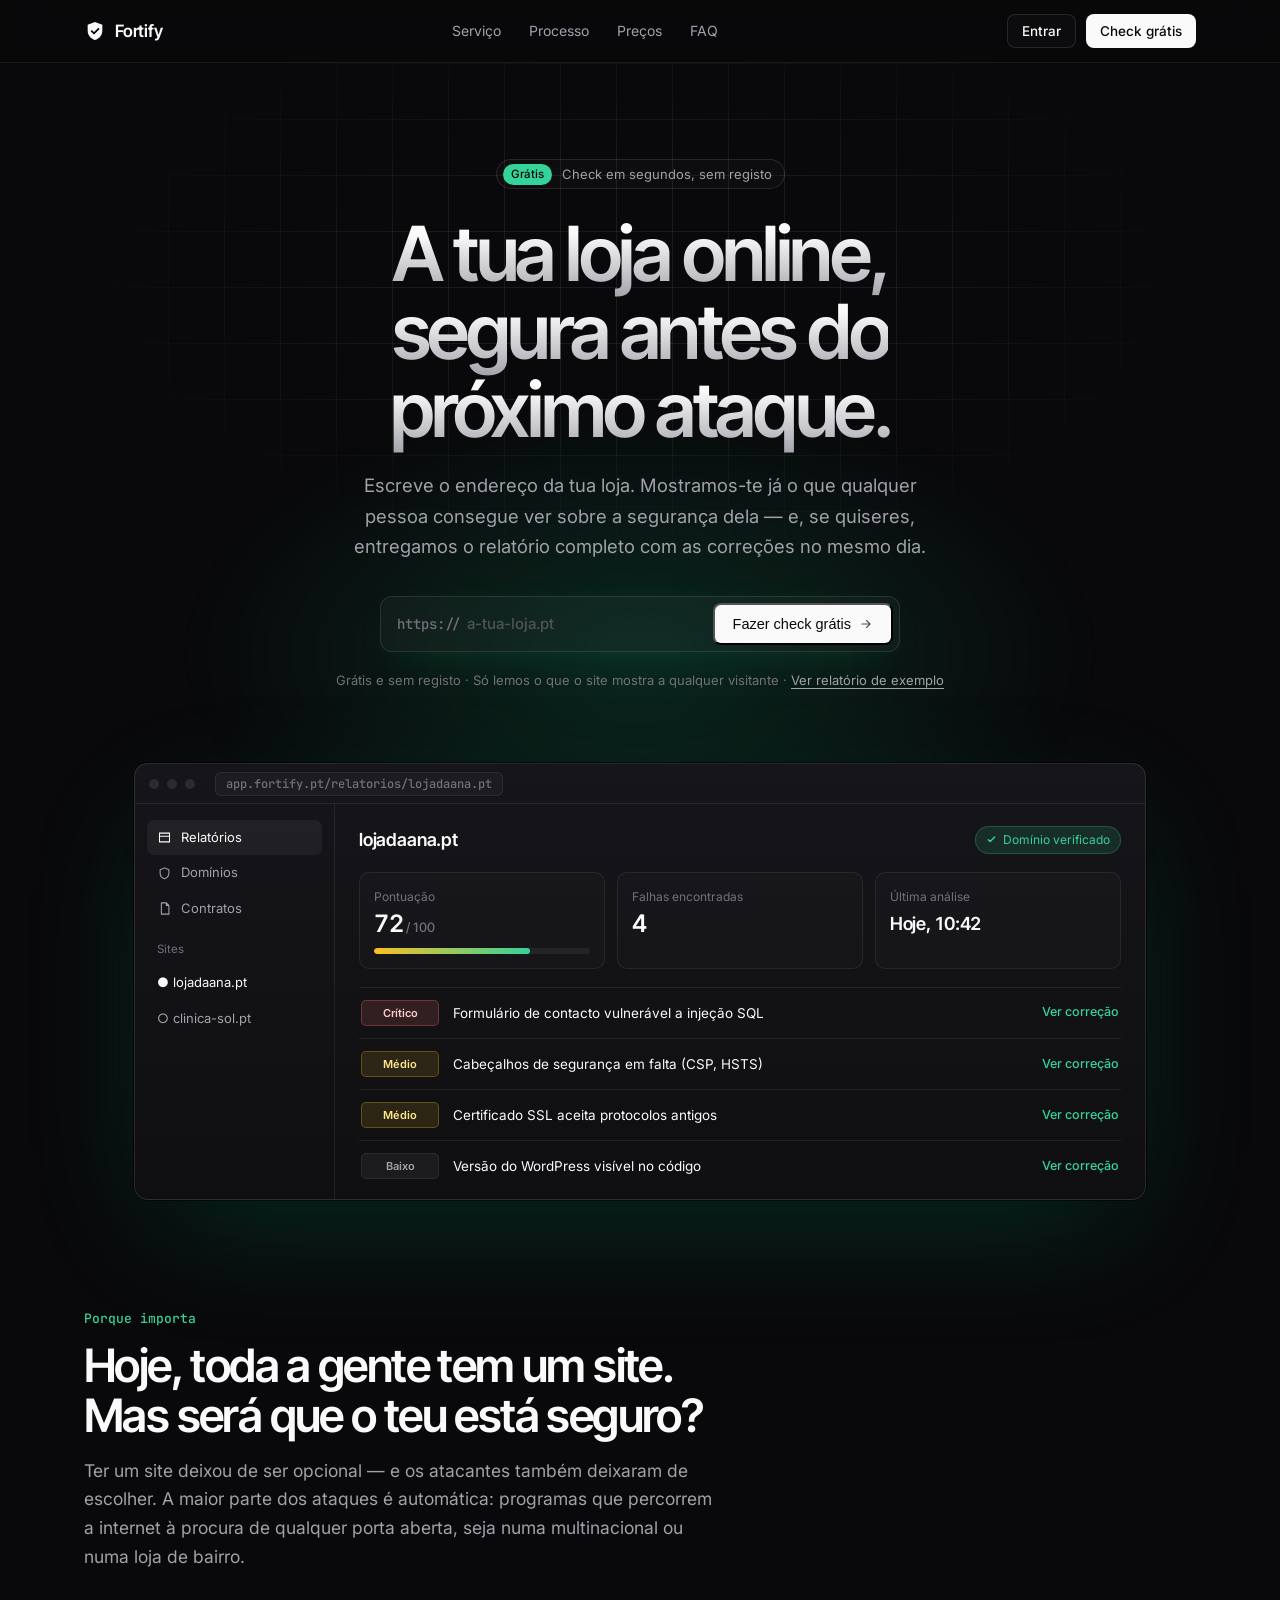
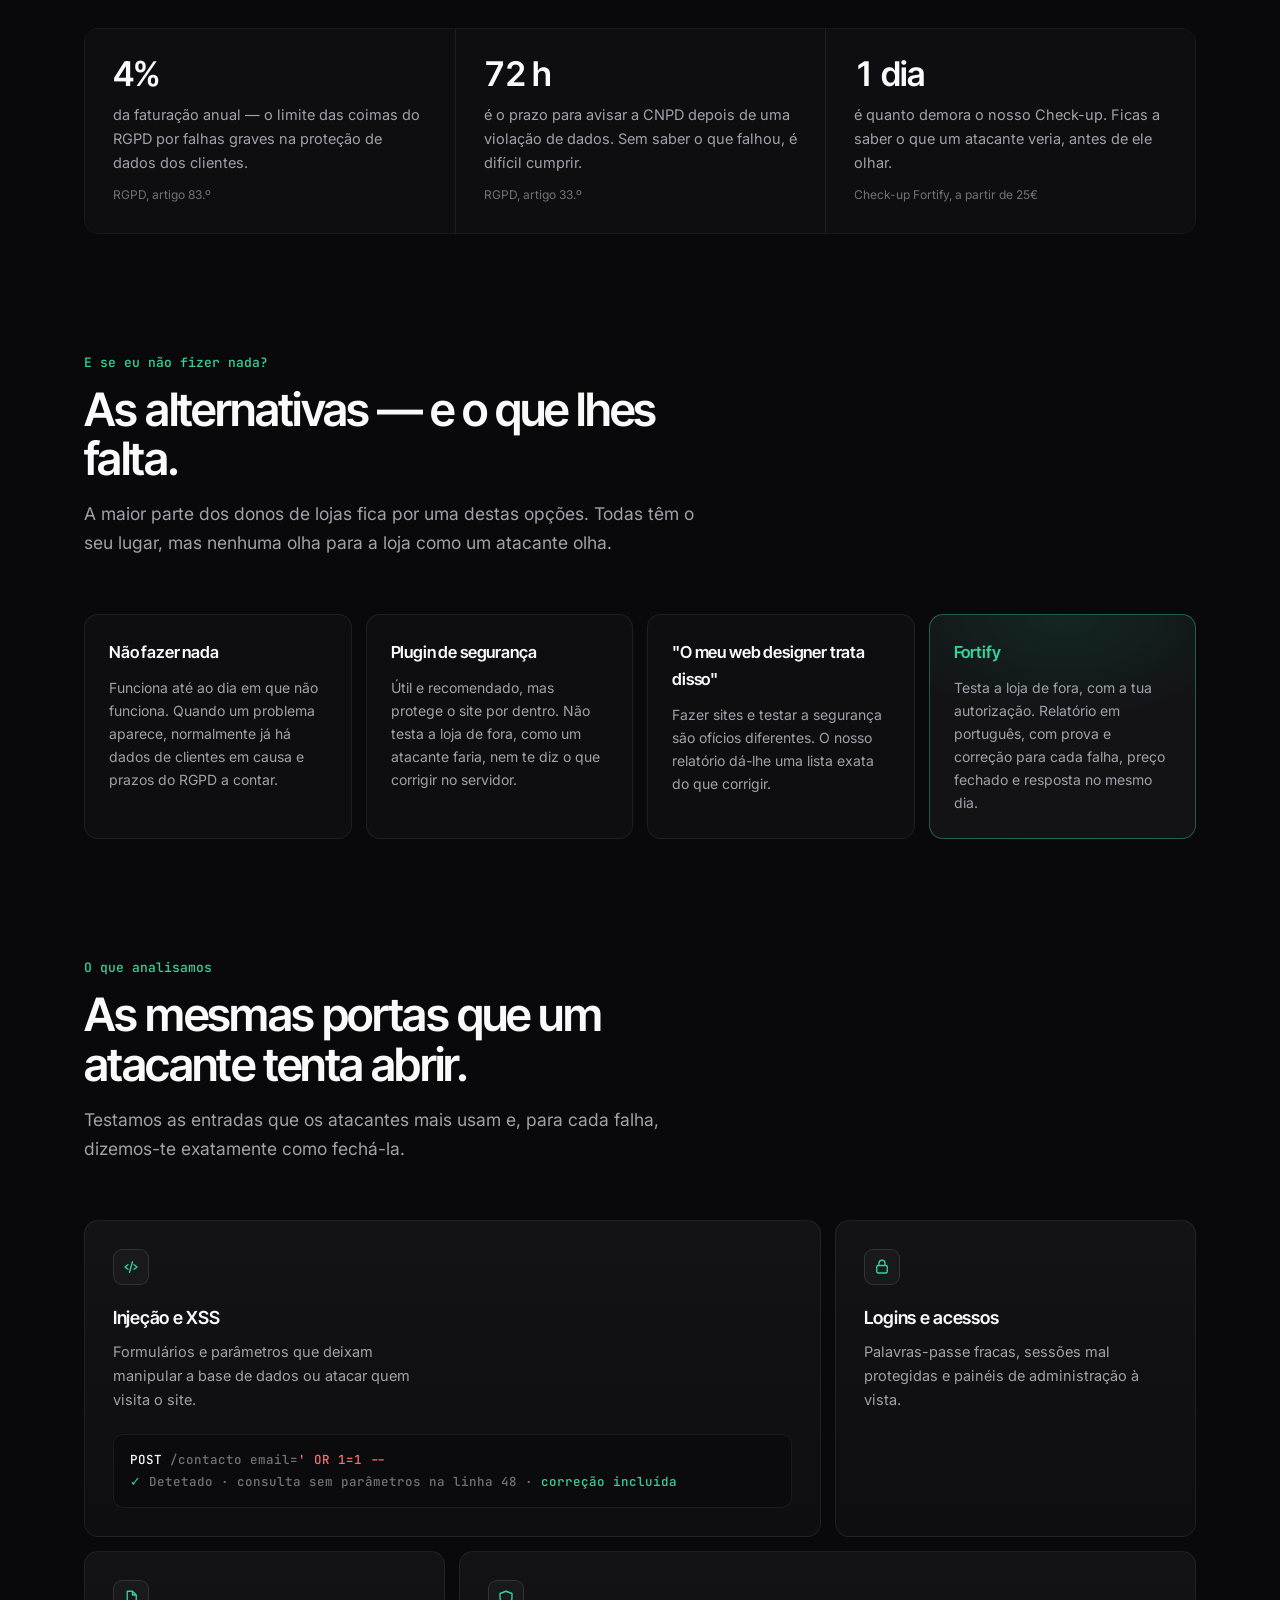
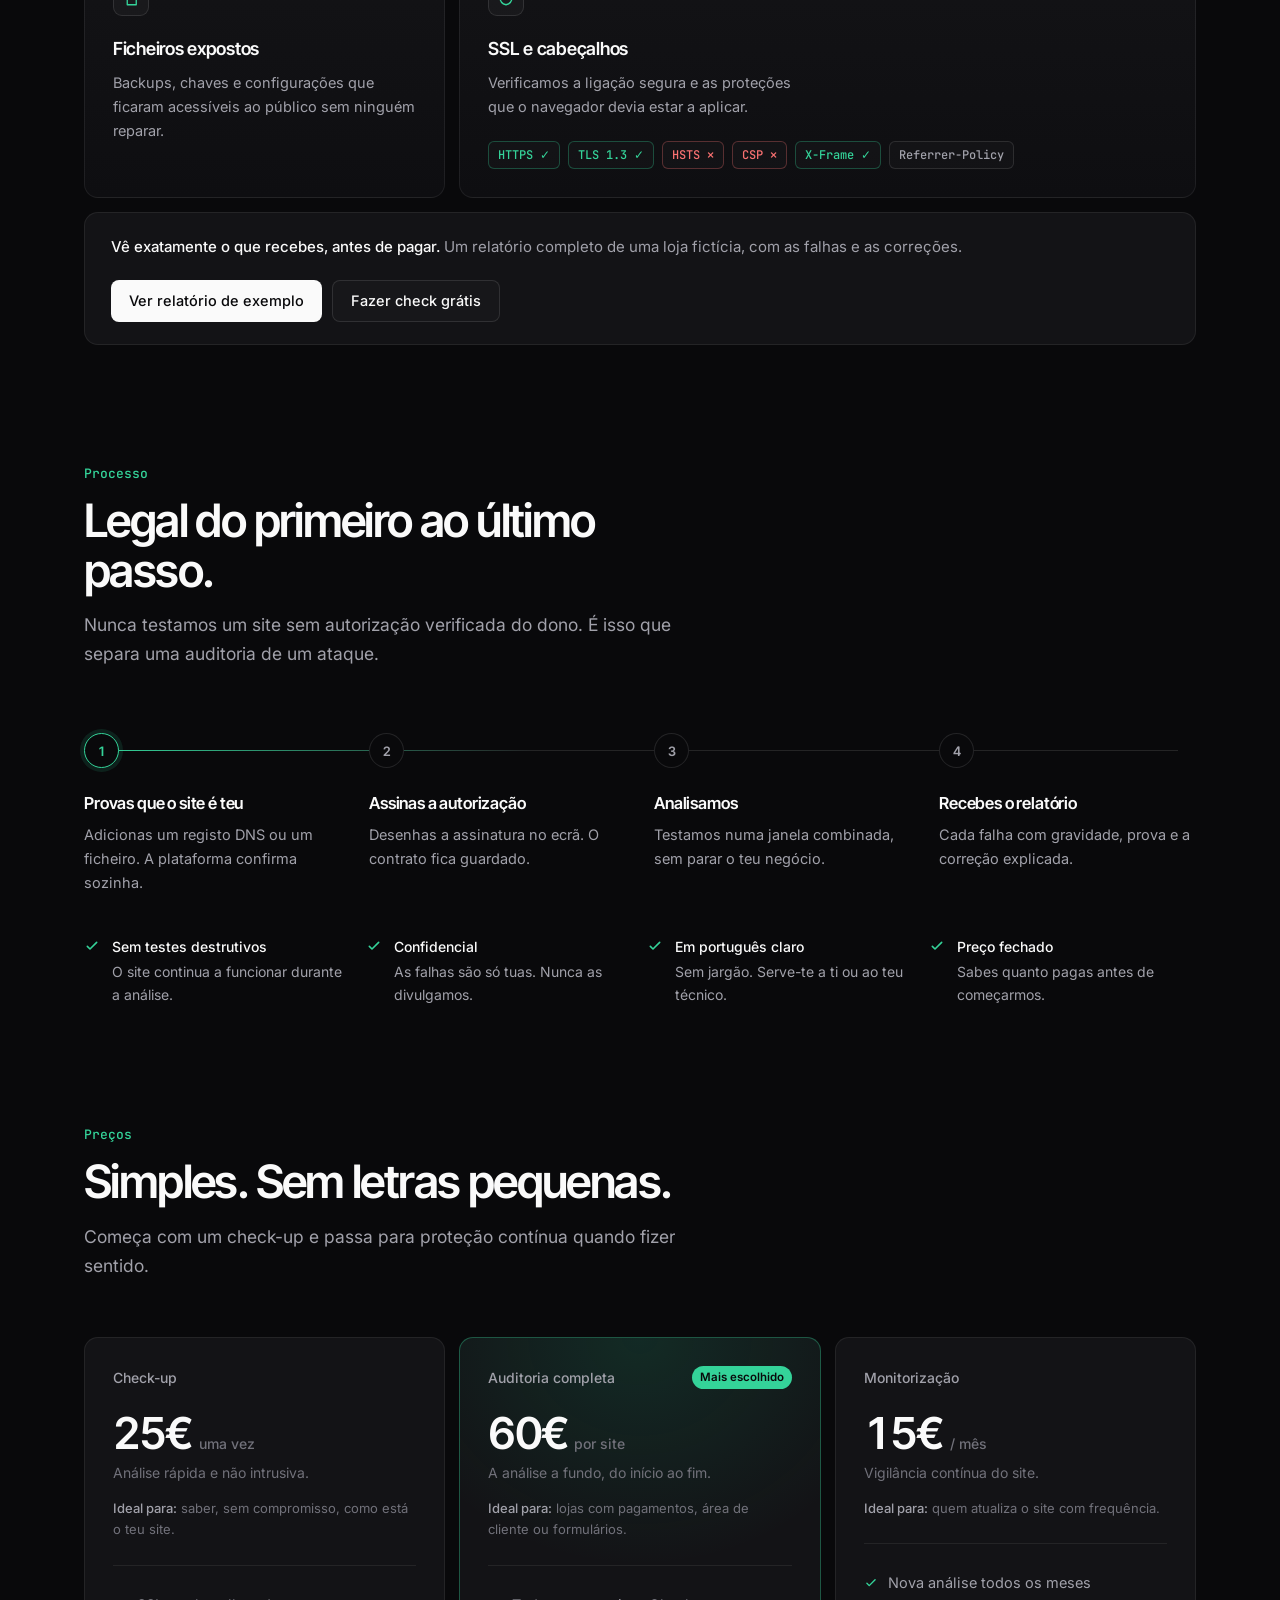
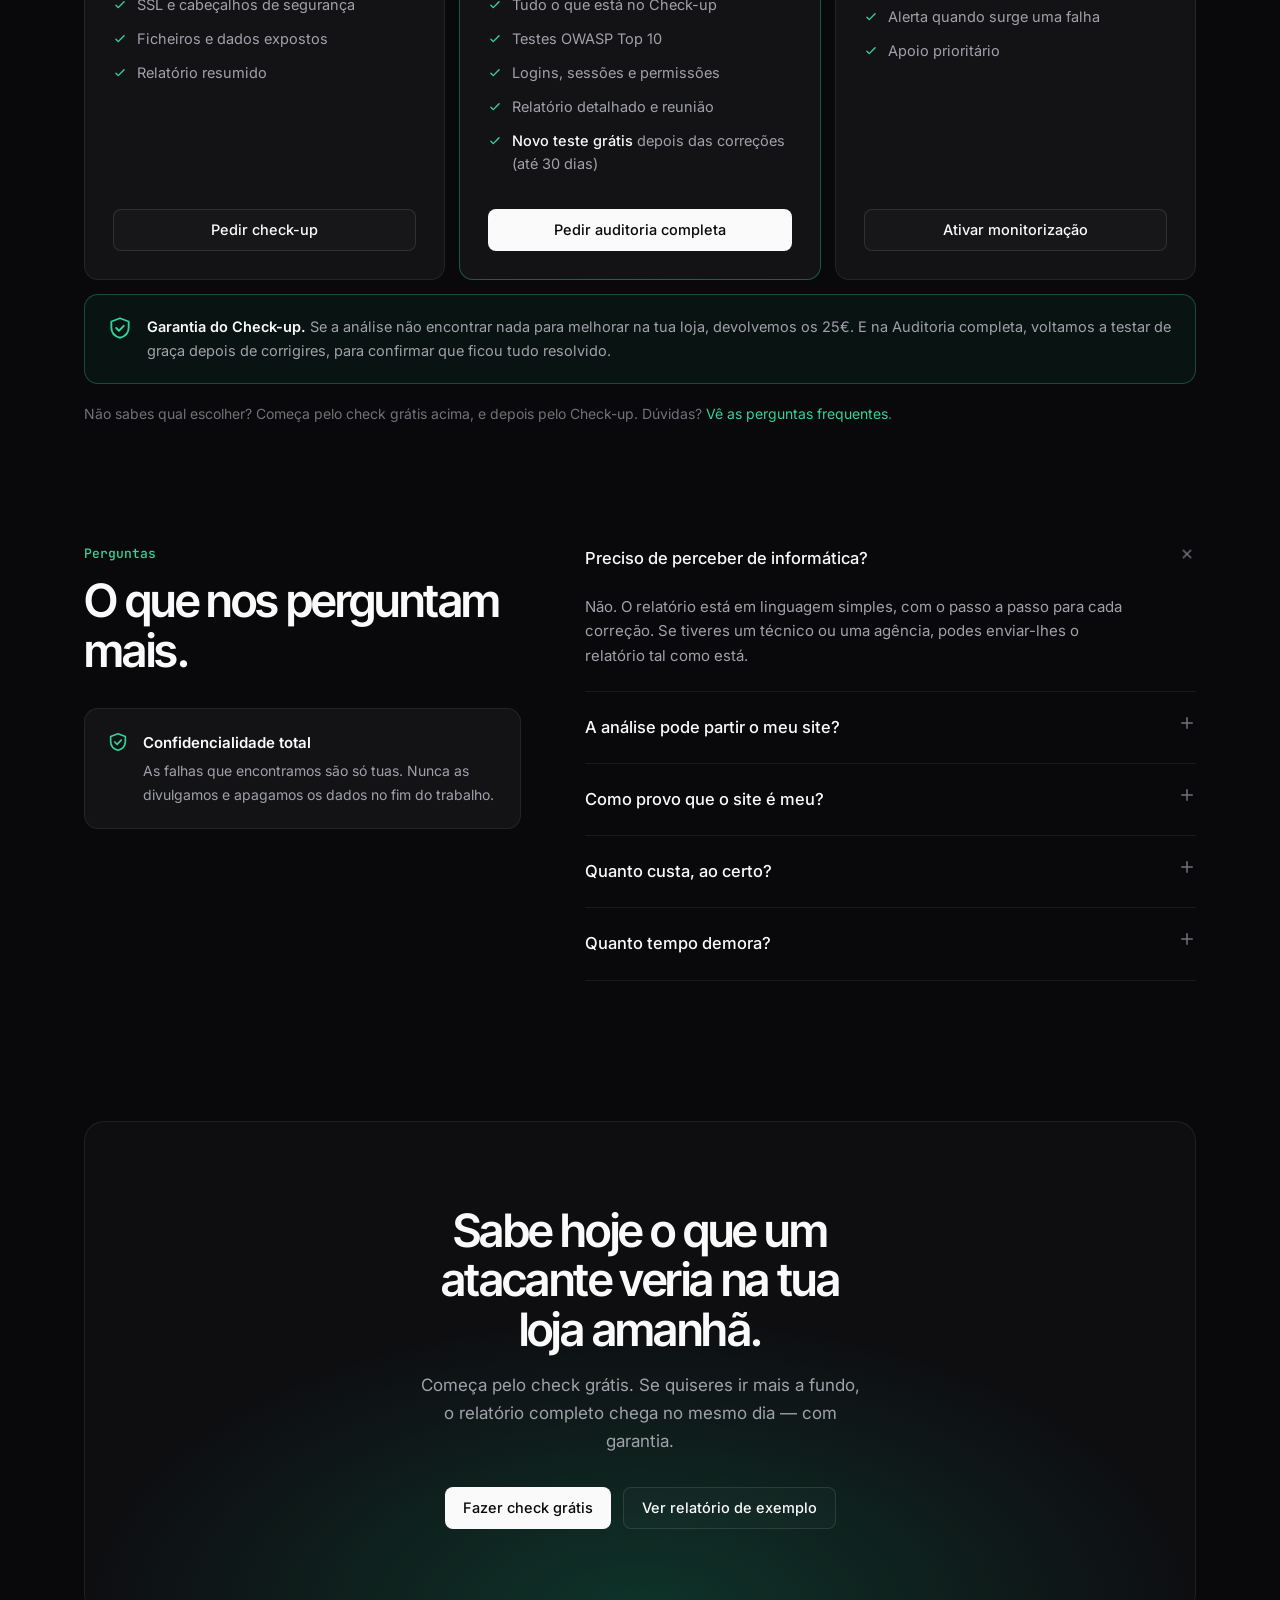
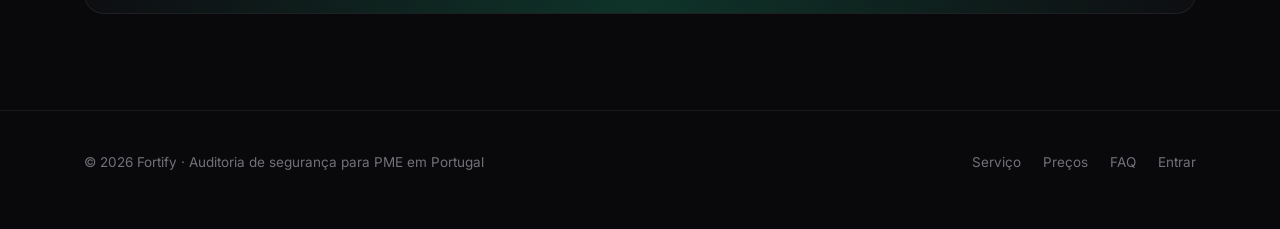
==== commit a199209c: "Nova frase de abertura na secção "Porque importa" Co-Authored-By: Claude Opus 5.5 <noreply@anthropic" ====
--- a/site/index.html
+++ b/site/index.html
@@ -342,8 +342,8 @@
     <div class="wrap">
       <div class="sh">
         <div class="k">Porque importa</div>
-        <h2>Uma loja pequena não é uma loja invisível.</h2>
-        <p>A maior parte dos ataques é automática: programas que percorrem a internet à procura de qualquer site com uma porta aberta. Não escolhem pelo tamanho da empresa.</p>
+        <h2>Hoje, toda a gente tem um site. Mas será que o teu está seguro?</h2>
+        <p>Ter um site deixou de ser opcional — e os atacantes também deixaram de escolher. A maior parte dos ataques é automática: programas que percorrem a internet à procura de qualquer porta aberta, seja numa multinacional ou numa loja de bairro.</p>
       </div>
       <div class="why">
         <div><div class="big">4%</div><p>da faturação anual — o limite das coimas do RGPD por falhas graves na proteção de dados dos clientes.</p><small>RGPD, artigo 83.º</small></div>
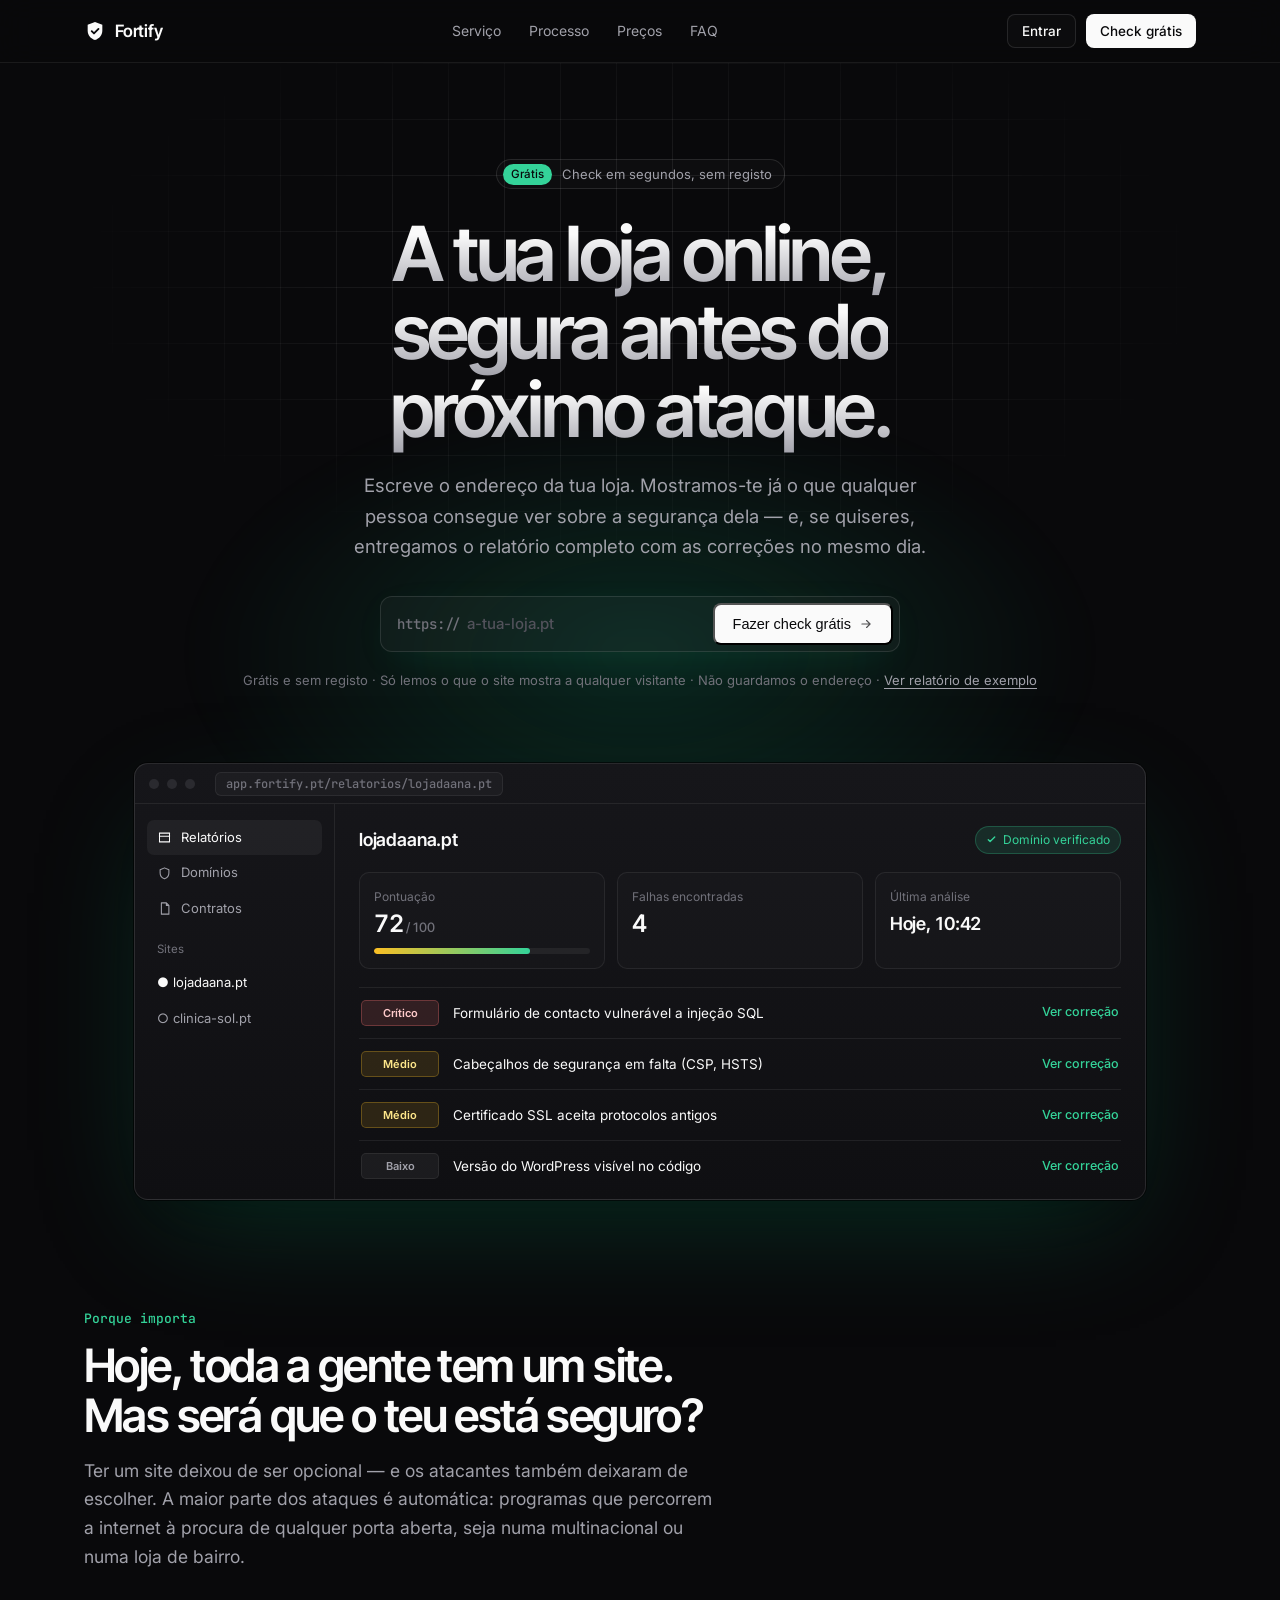
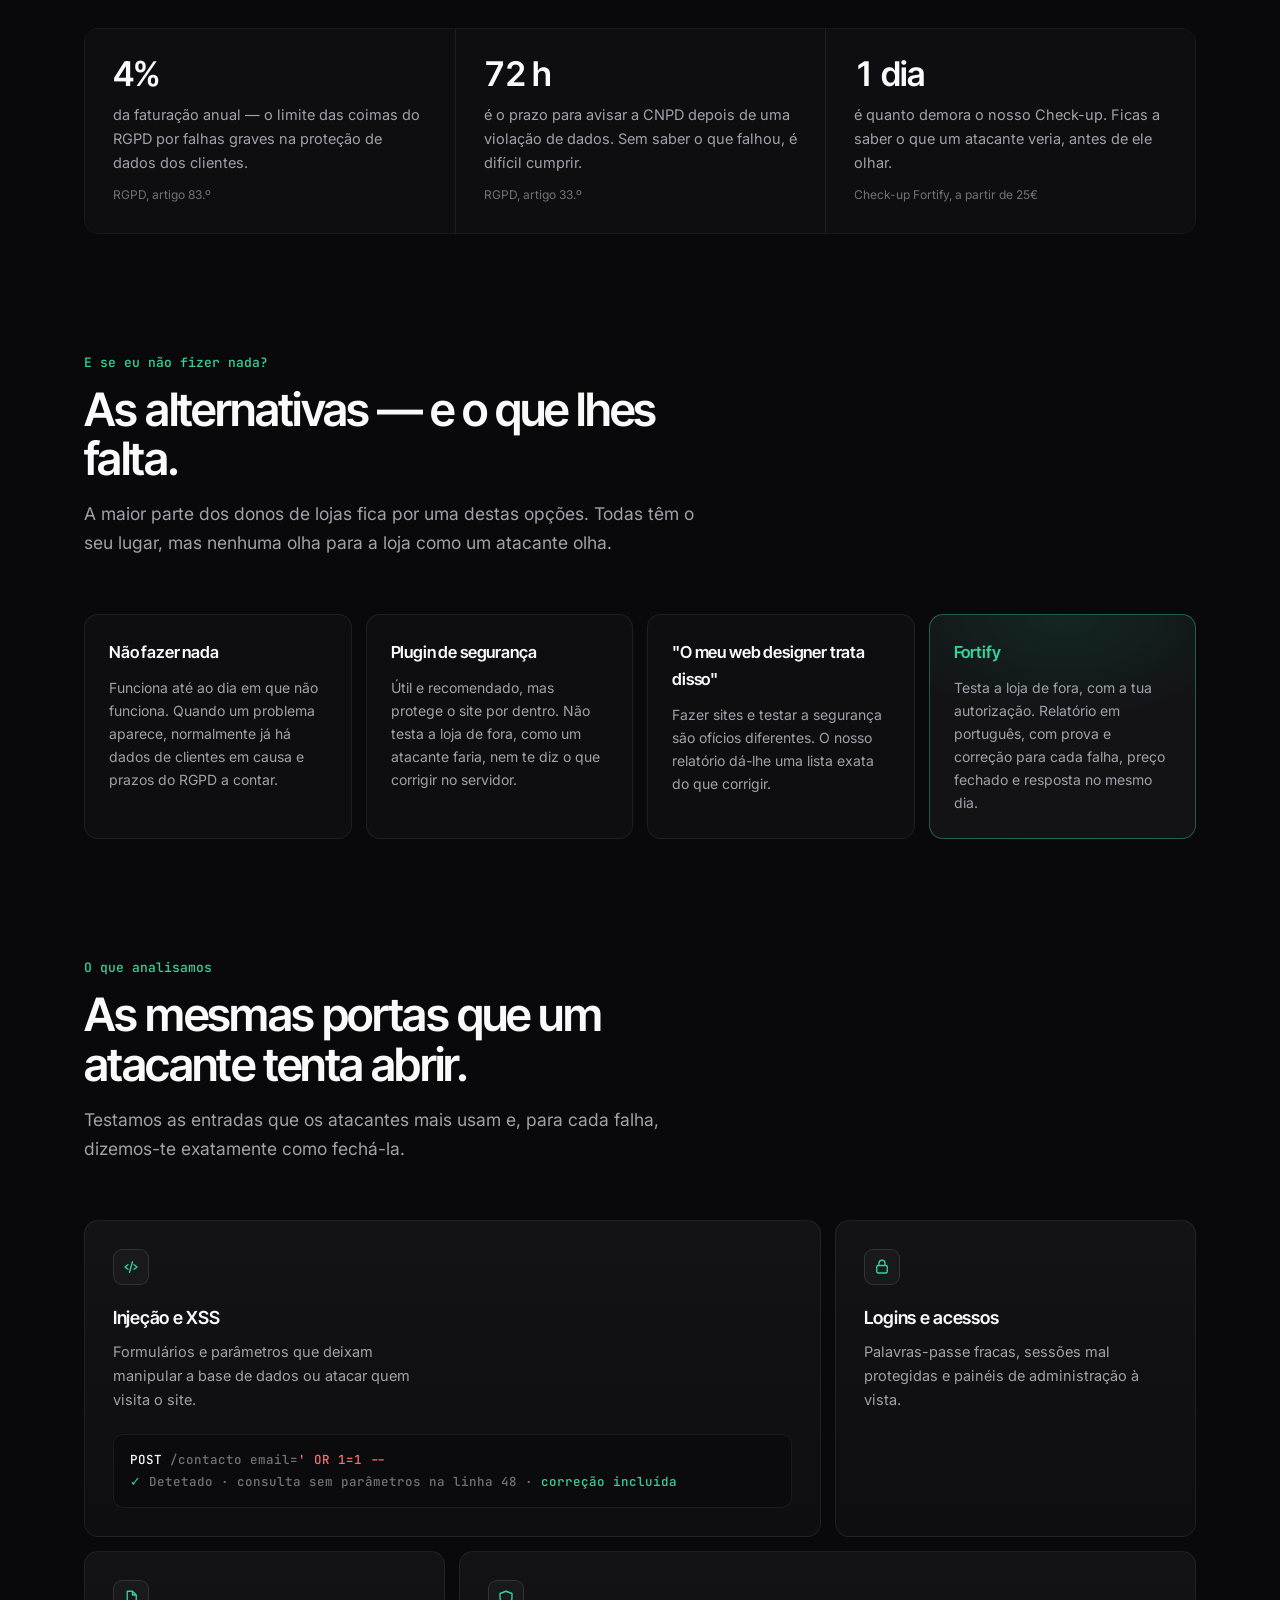
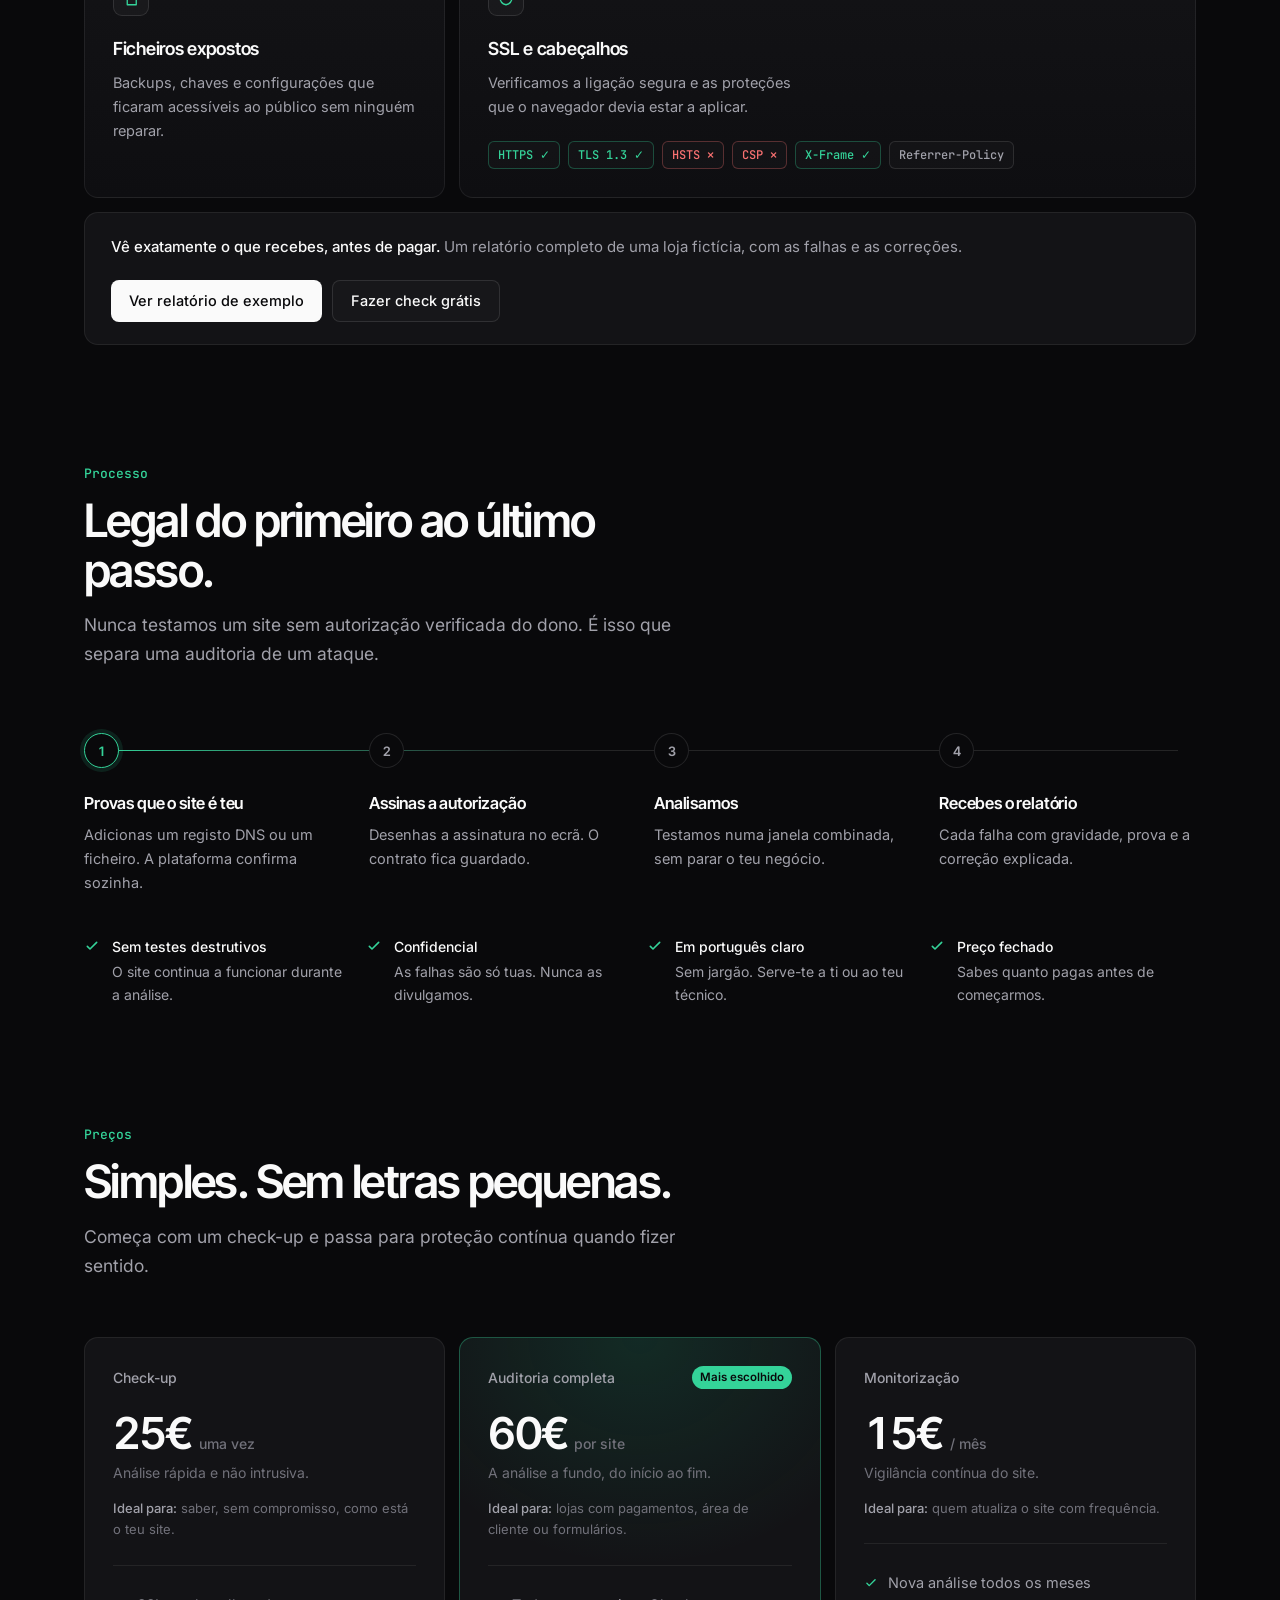
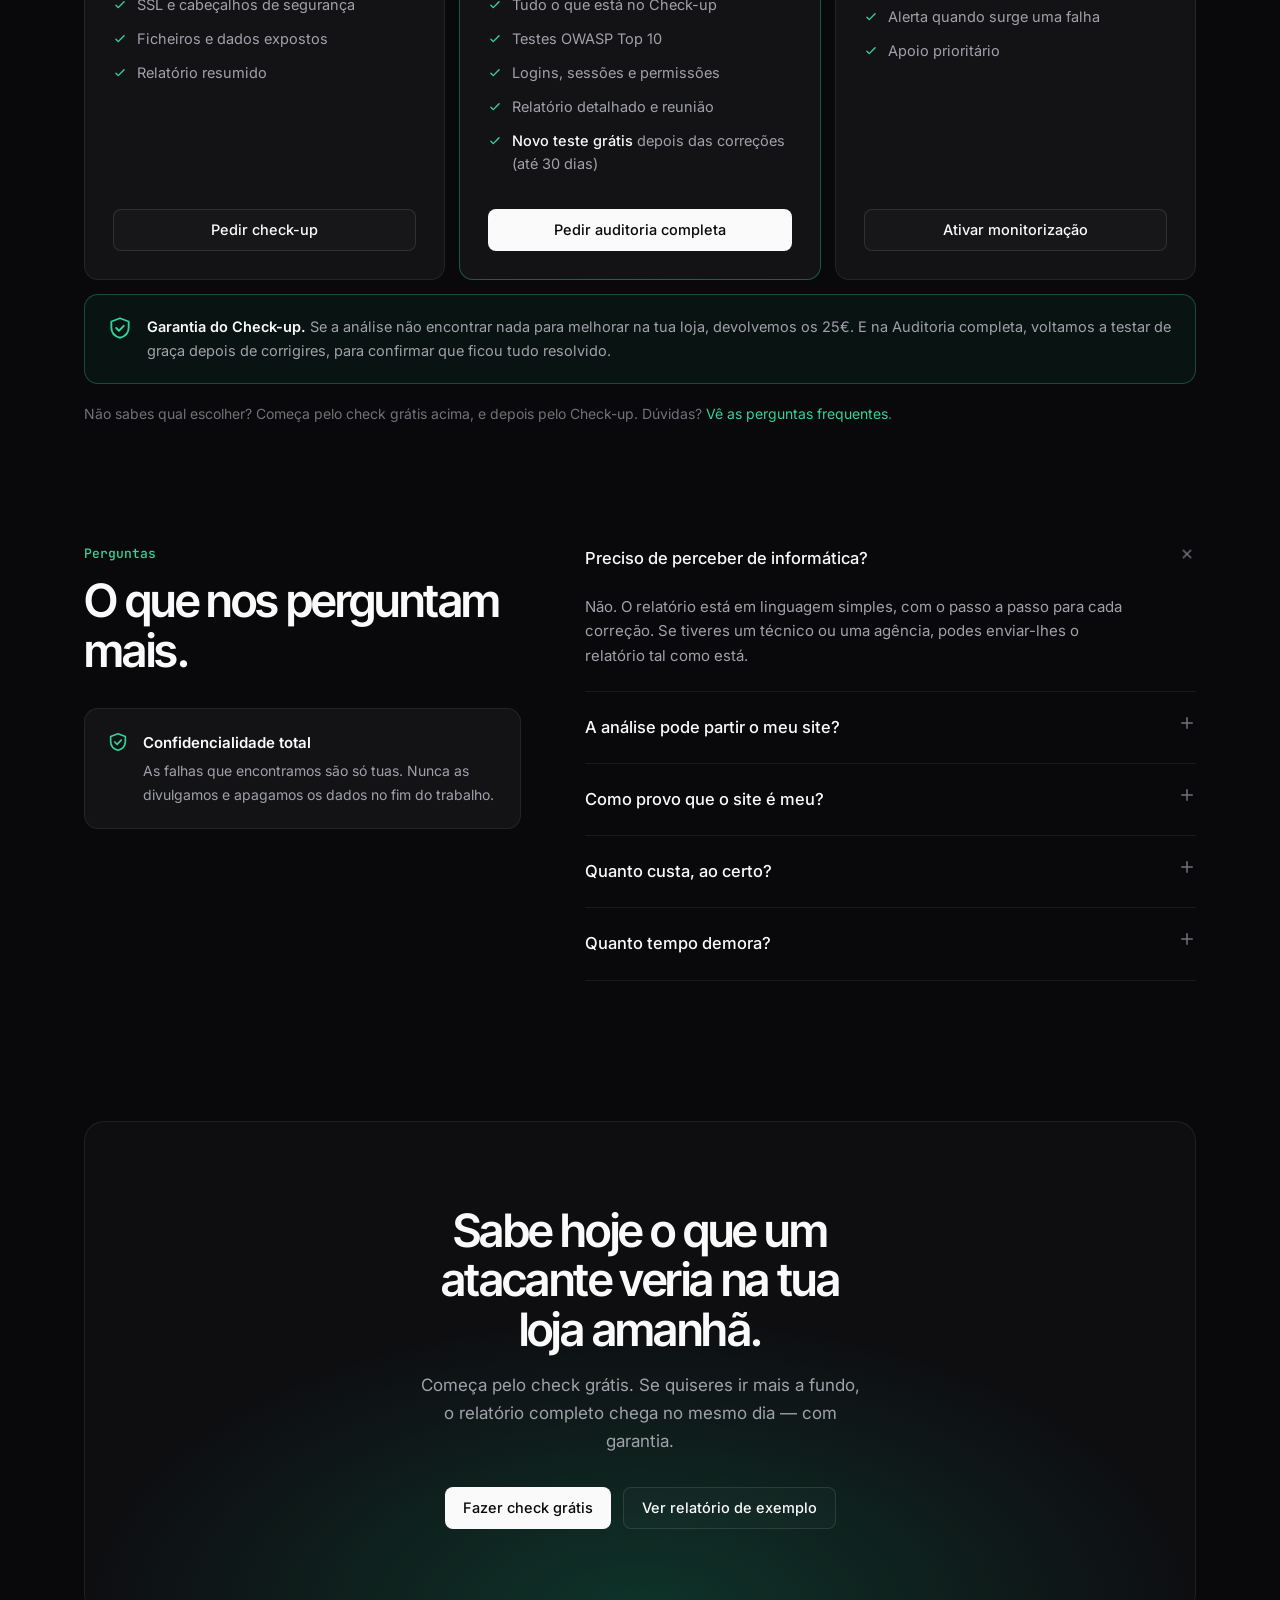
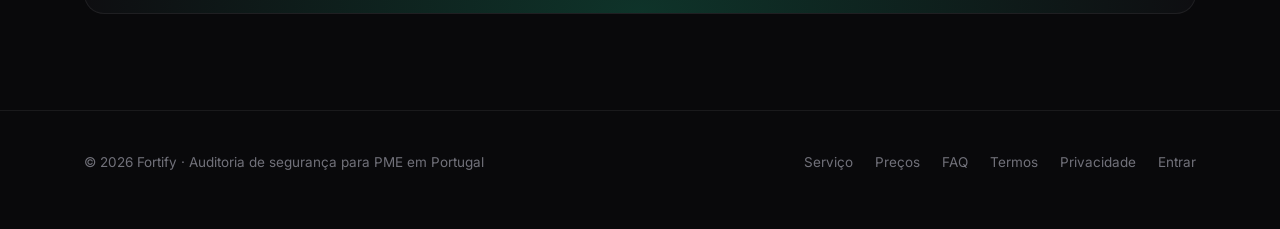
==== commit 2229540b: "Termos de Serviço e Política de Privacidade - termos.html e privacidade.html, baseados no que a plat" ====
--- a/site/index.html
+++ b/site/index.html
@@ -301,7 +301,7 @@
           <svg width="14" height="14" viewBox="0 0 24 24" fill="none"><path d="M5 12h14m-6-6l6 6-6 6" stroke="currentColor" stroke-width="2" stroke-linecap="round" stroke-linejoin="round"/></svg></button>
       </form>
       <div id="qres" class="qres" aria-live="polite" hidden></div>
-      <p class="hero-note rise r4">Grátis e sem registo · Só lemos o que o site mostra a qualquer visitante · <a href="relatorio-exemplo.html" style="color:var(--t2);text-decoration:underline;text-underline-offset:3px">Ver relatório de exemplo</a></p>
+      <p class="hero-note rise r4">Grátis e sem registo · Só lemos o que o site mostra a qualquer visitante · Não guardamos o endereço · <a href="relatorio-exemplo.html" style="color:var(--t2);text-decoration:underline;text-underline-offset:3px">Ver relatório de exemplo</a></p>
     </div>
 
     <div class="stage rise r4" aria-hidden="true">
@@ -542,7 +542,9 @@
         +'<ul class="qlist">'+j.checks.map(function(x){return '<li><span class="m '+(x.ok?'y':'n')+'">'+(x.ok?'✓':'✕')+'</span><span><b>'+esc(x.label)+'</b>'+(x.ok?'':esc(x.tip))+'</span></li>';}).join('')+'</ul>'
         +'<div class="qcta"><button class="btn btn-p" onclick="goFull(\''+esc(j.host)+'\')">Receber relatório completo — 25€</button><a class="btn btn-g" href="relatorio-exemplo.html">Ver um exemplo</a><small>O relatório completo testa também formulários, logins e ficheiros expostos, com a correção para cada falha. Garantia: se não houver nada a melhorar, devolvemos os 25€.</small></div>';
     }catch(err){
-      var msg=(err&&err.message&&err.name!=='AbortError'&&err.message!=='Failed to fetch')?err.message:'Não conseguimos fazer o check agora.';
+      var net=!(err&&err.message&&err.name!=='AbortError'&&err.message!=='Failed to fetch');
+      var preview=/claude|claudeusercontent/i.test(location.hostname)||location.protocol==='file:';
+      var msg=!net?err.message:(preview?'O check não corre nesta pré-visualização: ela bloqueia ligações a servidores externos. No site publicado funciona normalmente.':'Não conseguimos ligar ao servidor de análise. Tenta de novo daqui a um minuto.');
       box.innerHTML='<p class="qerr">'+esc(msg)+'</p><div class="qcta"><button class="btn btn-p" onclick="goFull(\''+esc(host)+'\')">Continuar para o relatório completo</button></div>';
     }finally{ btn.disabled=false; btn.innerHTML=label; }
     return false;
@@ -563,7 +565,7 @@
 <footer>
   <div class="wrap fg">
     <span>© 2026 Fortify · Auditoria de segurança para PME em Portugal</span>
-    <nav><a href="#servico">Serviço</a><a href="#precos">Preços</a><a href="#faq">FAQ</a><a href="plataforma.html">Entrar</a></nav>
+    <nav><a href="#servico">Serviço</a><a href="#precos">Preços</a><a href="#faq">FAQ</a><a href="termos.html">Termos</a><a href="privacidade.html">Privacidade</a><a href="plataforma.html">Entrar</a></nav>
   </div>
 </footer>
 
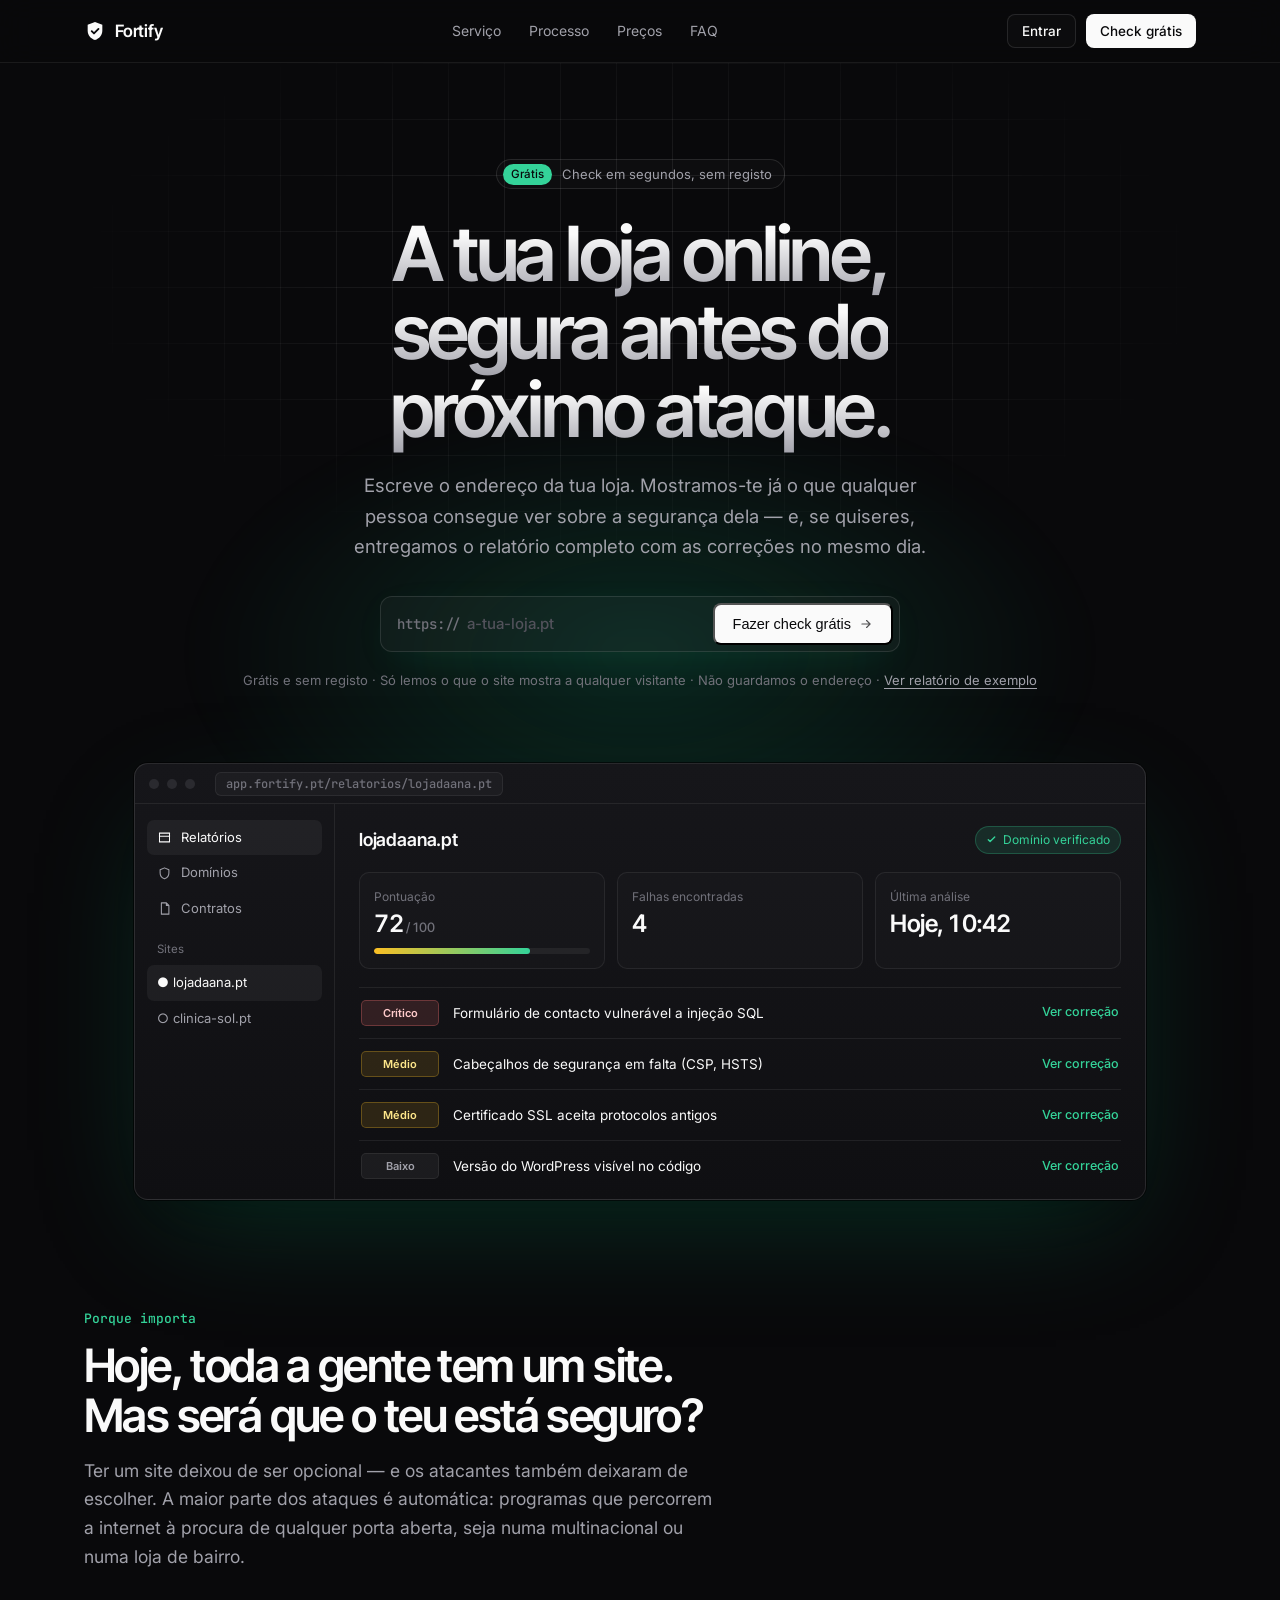
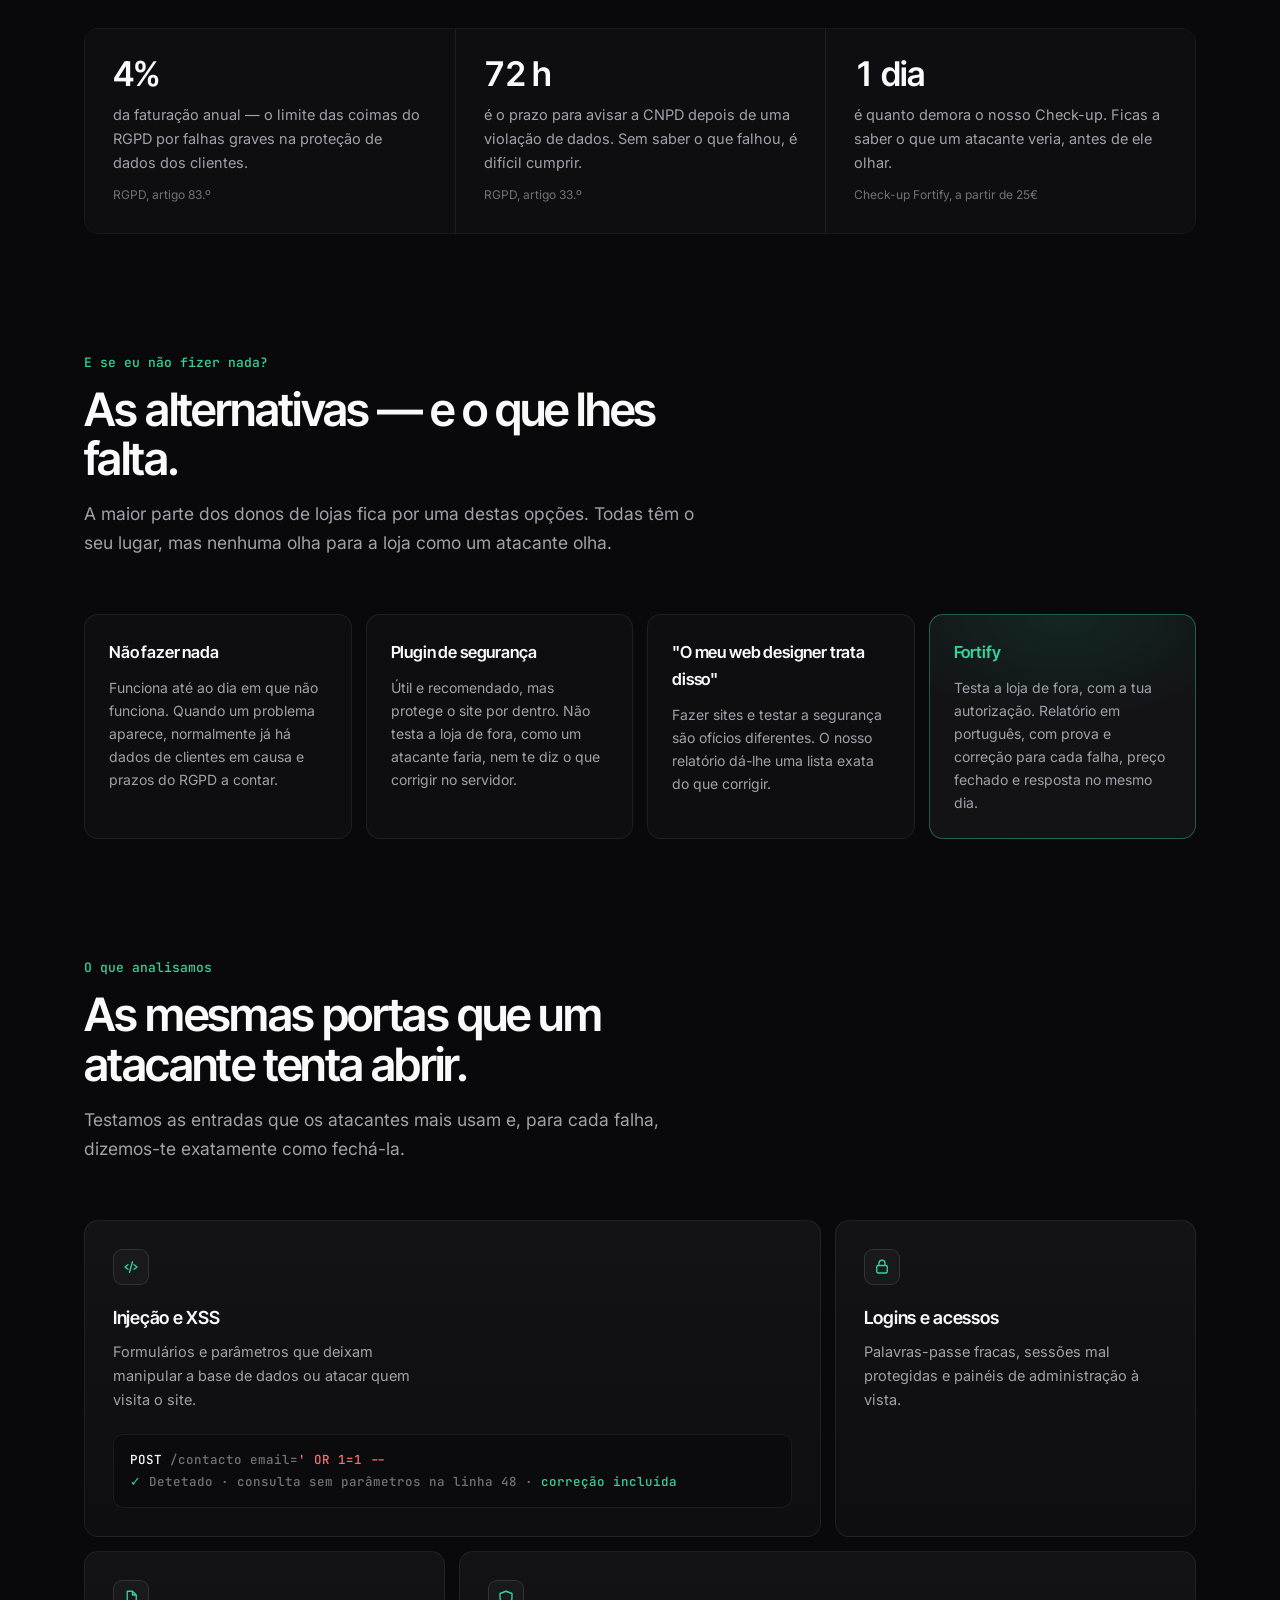
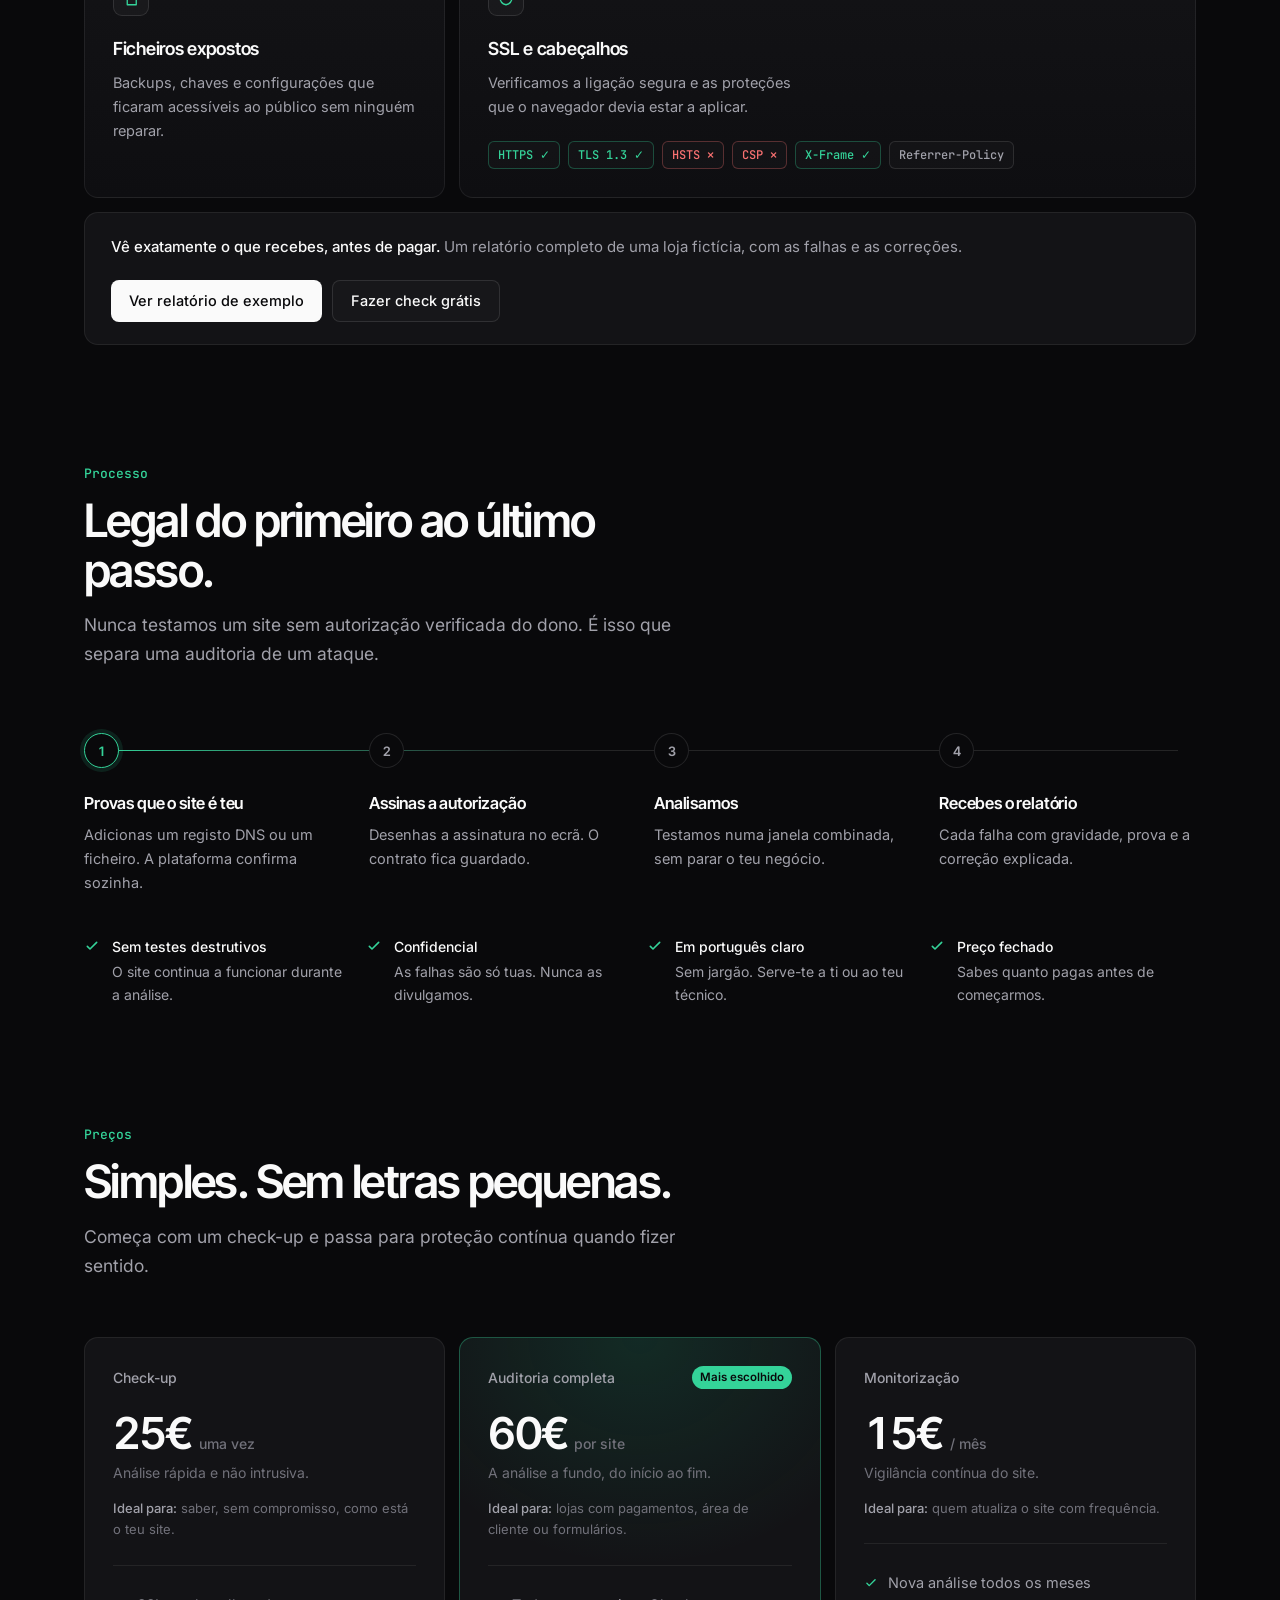
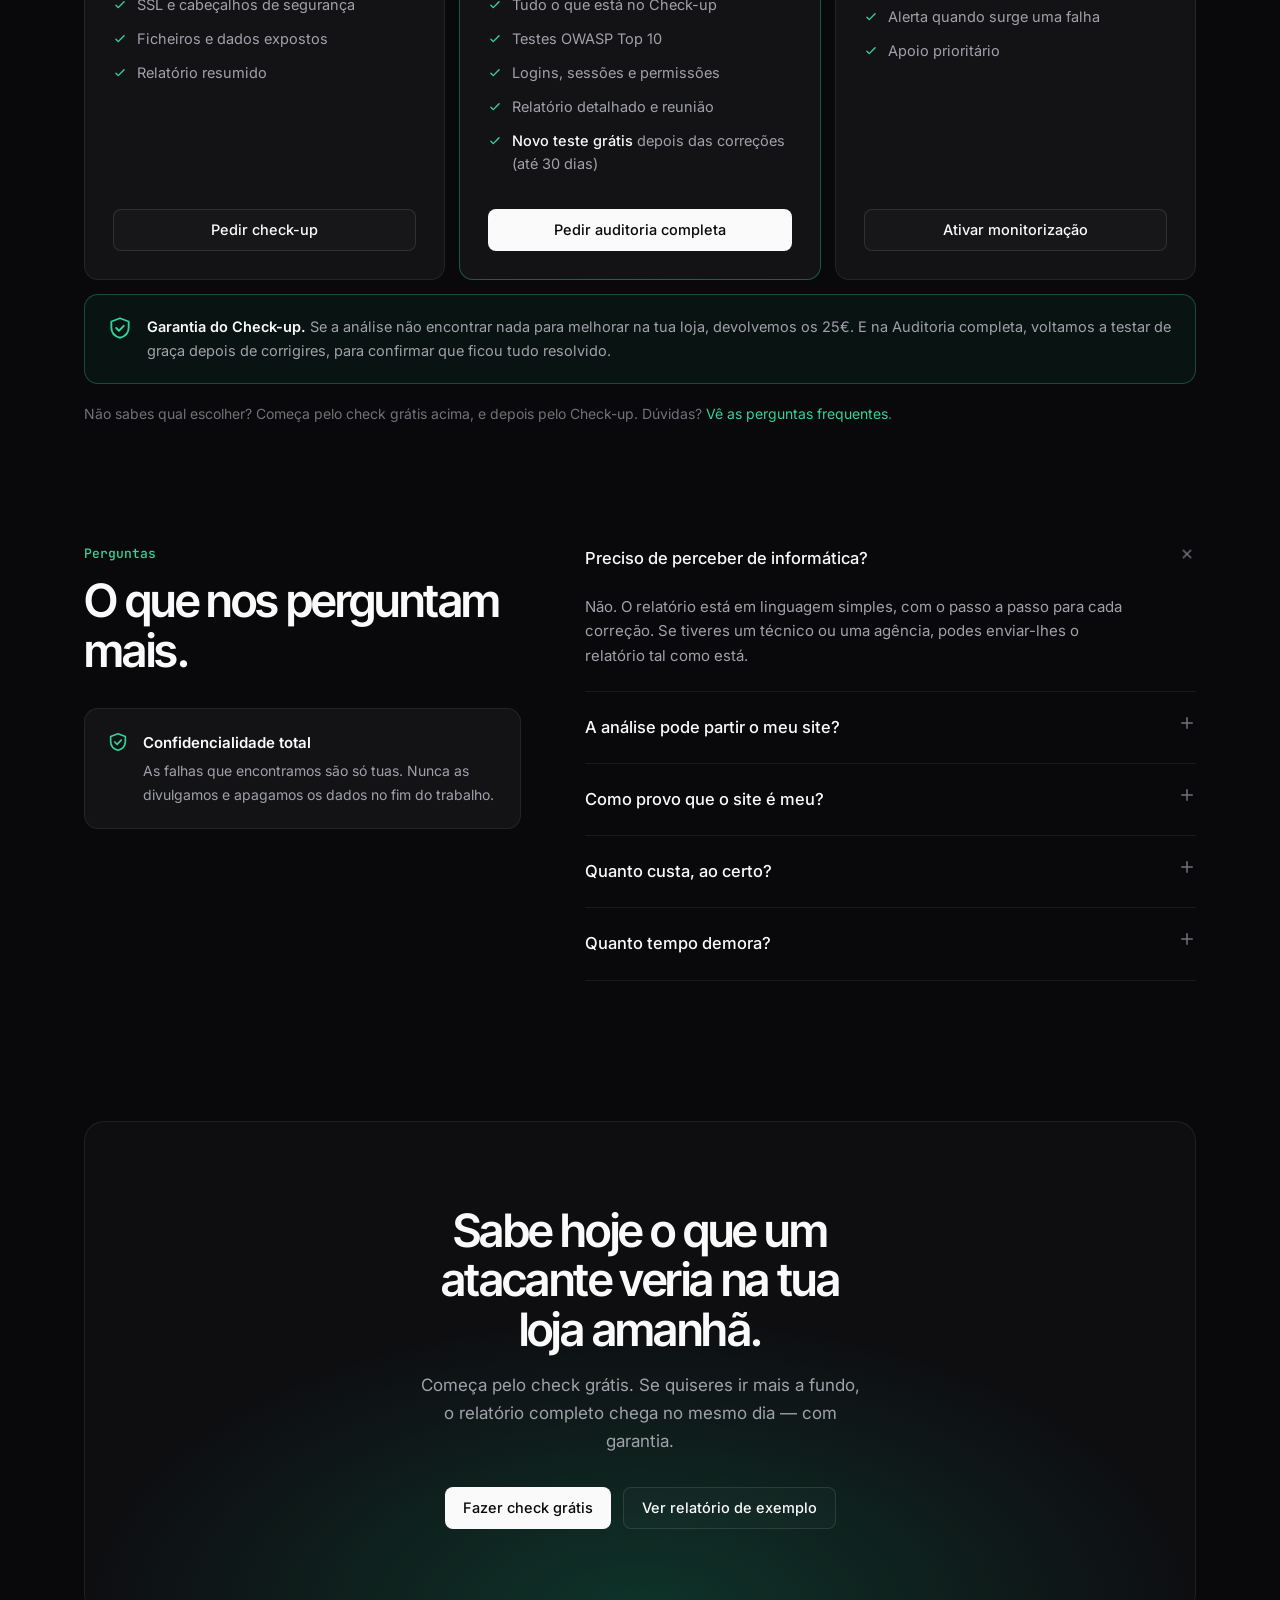
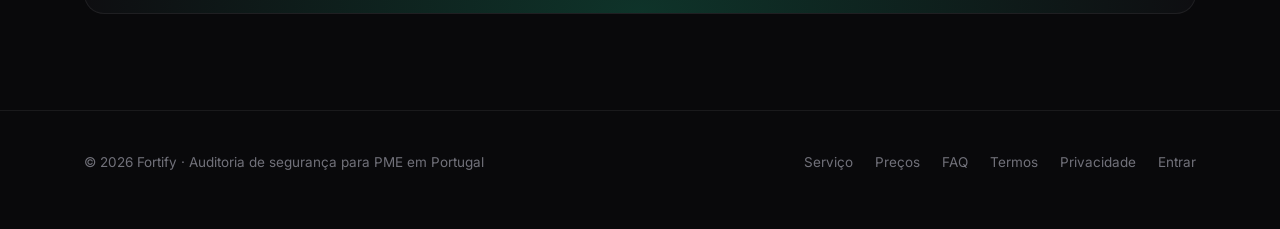
==== commit dcf249d4: "CSP rigorosa: sem 'unsafe-inline' em scripts nem estilos - CSS e JS movidos para site/assets/ - styl" ====
--- a/site/index.html
+++ b/site/index.html
@@ -8,261 +8,7 @@
 <link rel="preconnect" href="https://fonts.googleapis.com">
 <link rel="preconnect" href="https://fonts.gstatic.com" crossorigin>
 <link href="https://fonts.googleapis.com/css2?family=Inter+Tight:wght@500;600;700&family=Inter:wght@400;500;600&family=JetBrains+Mono:wght@500&display=swap" rel="stylesheet">
-<style>
-  /* Tokens — neutros zinc (Tailwind) + um único acento esmeralda */
-  :root{
-    --bg:#09090b;        /* zinc-950 */
-    --bg-2:#0e0e11;
-    --surface:#131316;   /* entre zinc-900/950 */
-    --surface-2:#18181b; /* zinc-900 */
-    --hair:rgba(255,255,255,.07);
-    --hair-2:rgba(255,255,255,.11);
-    --t1:#fafafa;        /* zinc-50 */
-    --t2:#a1a1aa;        /* zinc-400 */
-    --t3:#71717a;        /* zinc-500 */
-    --acc:#34d399;       /* emerald-400 */
-    --acc-2:#10b981;     /* emerald-500 */
-    --acc-dim:rgba(52,211,153,.12);
-    --red:#f87171; --amber:#fbbf24;
-    --max:1160px;
-  }
-  *{box-sizing:border-box;margin:0;padding:0}
-  html{scroll-behavior:smooth}
-  body{background:var(--bg);color:var(--t1);font:16px/1.65 "Inter",system-ui,sans-serif;-webkit-font-smoothing:antialiased;overflow-x:hidden}
-  a{color:inherit;text-decoration:none}
-  .wrap{max-width:var(--max);margin:0 auto;padding:0 24px}
-  .display,h1,h2,h3{font-family:"Inter Tight","Inter",sans-serif;color:var(--t1)}
-  :focus-visible{outline:2px solid var(--acc);outline-offset:3px;border-radius:6px}
-
-  /* Botões */
-  .btn{display:inline-flex;align-items:center;gap:8px;height:42px;padding:0 18px;border-radius:8px;font-weight:500;font-size:14.5px;transition:background .15s ease,border-color .15s ease,color .15s ease}
-  .btn-p{background:var(--t1);color:#09090b}
-  .btn-p:hover{background:#e4e4e7}
-  .btn-g{border:1px solid var(--hair-2);color:var(--t1);background:rgba(255,255,255,.02)}
-  .btn-g:hover{background:rgba(255,255,255,.06)}
-  .btn svg{opacity:.7}
-
-  /* Nav */
-  header{position:sticky;top:0;z-index:40;background:rgba(9,9,11,.72);backdrop-filter:blur(18px) saturate(1.4);border-bottom:1px solid var(--hair)}
-  nav{height:62px;display:flex;align-items:center;justify-content:space-between}
-  .logo{display:flex;align-items:center;gap:9px;font-family:"Inter Tight";font-weight:600;font-size:17px;letter-spacing:-.01em}
-  .links{display:flex;gap:28px;font-size:14px;color:var(--t2)}
-  .links a:hover{color:var(--t1)}
-  .nav-cta{display:flex;gap:10px}
-  .nav-cta .btn{height:34px;padding:0 14px;font-size:13.5px}
-  @media(max-width:860px){.links{display:none}}
-
-  /* Hero */
-  .hero{position:relative;padding:96px 0 0;text-align:center;isolation:isolate}
-  .hero::before{ /* grelha técnica a desvanecer */
-    content:"";position:absolute;inset:0 0 auto 0;height:720px;z-index:-2;
-    background-image:linear-gradient(var(--hair) 1px,transparent 1px),linear-gradient(90deg,var(--hair) 1px,transparent 1px);
-    background-size:56px 56px;
-    -webkit-mask-image:radial-gradient(ellipse 60% 55% at 50% 30%,#000 30%,transparent 75%);
-            mask-image:radial-gradient(ellipse 60% 55% at 50% 30%,#000 30%,transparent 75%);
-  }
-  .hero::after{ /* brilho esmeralda subtil */
-    content:"";position:absolute;left:50%;top:340px;width:900px;height:500px;transform:translateX(-50%);z-index:-1;
-    background:radial-gradient(closest-side,rgba(16,185,129,.18),transparent);filter:blur(20px);
-  }
-  .eyebrow{display:inline-flex;align-items:center;gap:10px;height:30px;padding:0 12px 0 6px;border:1px solid var(--hair-2);border-radius:999px;font-size:13px;color:var(--t2);background:rgba(255,255,255,.02)}
-  .eyebrow b{font-weight:500;color:#09090b;background:var(--acc);border-radius:999px;padding:1px 8px;font-size:11.5px}
-  h1{font-size:clamp(40px,6.6vw,76px);line-height:1.02;letter-spacing:-.045em;font-weight:600;margin:26px auto 0;max-width:13ch}
-  h1 span{background:linear-gradient(180deg,#fafafa 30%,#a1a1aa);-webkit-background-clip:text;background-clip:text;color:transparent}
-  .lead{max-width:36rem;margin:22px auto 0;color:var(--t2);font-size:clamp(16px,1.6vw,18.5px)}
-  .hero-cta{display:flex;justify-content:center;gap:12px;margin-top:34px;flex-wrap:wrap}
-  .hero-note{margin-top:18px;font-size:13px;color:var(--t3)}
-  .sr{position:absolute;width:1px;height:1px;overflow:hidden;clip:rect(0 0 0 0)}
-  /* Formulário de domínio — o primeiro passo acontece já no topo */
-  .scan{display:flex;align-items:center;gap:6px;max-width:520px;margin:34px auto 0;padding:6px 6px 6px 16px;border:1px solid var(--hair-2);border-radius:12px;background:rgba(255,255,255,.03);box-shadow:0 10px 40px -20px rgba(16,185,129,.35);transition:border-color .15s ease}
-  .scan:focus-within{border-color:rgba(52,211,153,.55)}
-  .scan-pre{font:500 14px "JetBrains Mono",monospace;color:var(--t3)}
-  .scan input{flex:1;min-width:0;background:none;border:0;outline:0;color:var(--t1);font:500 15px "Inter";height:42px}
-  .scan input::placeholder{color:#52525b}
-  .scan .btn{flex:none}
-  @media(max-width:520px){.scan{flex-wrap:wrap;padding:8px}.scan-pre{display:none}.scan input{flex-basis:100%;padding:0 8px}.scan .btn{width:100%;justify-content:center}}
-
-  /* Porque importa — factos verificáveis, não números inventados */
-  .why{display:grid;grid-template-columns:repeat(3,1fr);margin-top:56px;border:1px solid var(--hair);border-radius:14px;overflow:hidden}
-  .why>div{padding:28px;background:var(--bg-2)}
-  .why>div+div{border-left:1px solid var(--hair)}
-  .why .big{font:600 34px/1 "Inter Tight";letter-spacing:-.03em;font-variant-numeric:tabular-nums}
-  .why p{color:var(--t2);font-size:14.5px;margin-top:12px}
-  .why small{display:block;color:var(--t3);font-size:12px;margin-top:10px}
-  @media(max-width:860px){.why{grid-template-columns:1fr}.why>div+div{border-left:0;border-top:1px solid var(--hair)}}
-
-  /* Compromissos */
-  .promises{display:grid;grid-template-columns:repeat(4,1fr);gap:14px;margin-top:40px}
-  .promise{display:flex;gap:12px;align-items:flex-start;font-size:14px;color:var(--t2)}
-  .promise svg{flex:none;margin-top:3px;color:var(--acc)}
-  .promise b{display:block;color:var(--t1);font-weight:500;margin-bottom:2px}
-  @media(max-width:900px){.promises{grid-template-columns:1fr 1fr}}
-  @media(max-width:520px){.promises{grid-template-columns:1fr}}
-
-  .inline-cta{display:flex;align-items:center;justify-content:space-between;gap:20px;flex-wrap:wrap;margin-top:14px;padding:22px 26px;border:1px solid var(--hair);border-radius:14px;background:var(--surface)}
-  .inline-cta p{color:var(--t2);font-size:15px}
-  .inline-cta p b{color:var(--t1);font-weight:500}
-  .pl .fit{font-size:13px;color:var(--t3);margin-top:14px}
-  .pl .fit b{color:var(--t2);font-weight:500}
-  .help{margin-top:18px;color:var(--t3);font-size:14px}
-  .help a{color:var(--acc)}
-
-  /* Barra fixa no telemóvel */
-  .mbar{display:none}
-  @media(max-width:640px){
-    .mbar{display:flex;position:fixed;left:12px;right:12px;bottom:12px;z-index:50;align-items:center;justify-content:space-between;gap:10px;padding:10px 10px 10px 16px;border:1px solid var(--hair-2);border-radius:12px;background:rgba(19,19,22,.92);backdrop-filter:blur(14px);font-size:13px;color:var(--t2);transform:translateY(140%);transition:transform .25s ease}
-    .mbar.on{transform:none}
-    .mbar .btn{height:38px}
-    footer{padding-bottom:110px}
-  }
-
-  /* App mock (escuro, coerente com a marca) */
-  .stage{position:relative;margin:72px auto 0;max-width:1060px;padding:0 24px}
-  .app{border-radius:14px;border:1px solid var(--hair-2);background:linear-gradient(180deg,#16161a,#0f0f12);box-shadow:0 0 0 1px rgba(0,0,0,.6),0 40px 120px -30px rgba(16,185,129,.25),0 30px 60px -30px rgba(0,0,0,.9);overflow:hidden;text-align:left}
-  .app-bar{height:40px;display:flex;align-items:center;gap:8px;padding:0 14px;border-bottom:1px solid var(--hair)}
-  .app-bar i{width:10px;height:10px;border-radius:50%;background:#2a2a2f}
-  .app-bar .url{margin-left:12px;font:500 12px "JetBrains Mono",monospace;color:var(--t3);background:rgba(255,255,255,.03);border:1px solid var(--hair);border-radius:6px;padding:3px 10px}
-  .app-in{display:grid;grid-template-columns:200px 1fr}
-  .side{border-right:1px solid var(--hair);padding:16px 12px;font-size:13px;color:var(--t2)}
-  .side .it{display:flex;align-items:center;gap:9px;padding:7px 10px;border-radius:7px}
-  .side .it.on{background:rgba(255,255,255,.05);color:var(--t1)}
-  .side .grp{font-size:11.5px;color:var(--t3);padding:14px 10px 6px}
-  .main{padding:22px 24px 8px}
-  .mhead{display:flex;align-items:center;justify-content:space-between;gap:12px;flex-wrap:wrap}
-  .mhead h4{font:600 18px "Inter Tight";letter-spacing:-.01em}
-  .ver{display:inline-flex;align-items:center;gap:6px;font-size:12px;color:var(--acc);background:var(--acc-dim);border:1px solid rgba(52,211,153,.25);border-radius:999px;padding:3px 10px}
-  .kpis{display:grid;grid-template-columns:repeat(3,1fr);gap:12px;margin:18px 0}
-  .kpi{border:1px solid var(--hair);border-radius:10px;padding:14px;background:rgba(255,255,255,.015)}
-  .kpi .l{font-size:12px;color:var(--t3)}
-  .kpi .v{font:600 24px "Inter Tight";letter-spacing:-.02em;margin-top:2px;font-variant-numeric:tabular-nums}
-  .kpi .v small{font-size:13px;color:var(--t3);font-weight:500}
-  .bar{height:6px;border-radius:9px;background:rgba(255,255,255,.06);margin-top:10px;overflow:hidden}
-  .bar i{display:block;height:100%;width:72%;background:linear-gradient(90deg,var(--amber),var(--acc));border-radius:9px}
-  .rows{border-top:1px solid var(--hair)}
-  .row{display:grid;grid-template-columns:78px 1fr auto;align-items:center;gap:14px;padding:12px 2px;border-bottom:1px solid var(--hair);font-size:13.5px}
-  .row:last-child{border-bottom:0}
-  .sv{font-size:11px;font-weight:600;border-radius:5px;padding:3px 0;text-align:center}
-  .sv.c{color:#fecaca;background:rgba(248,113,113,.14);border:1px solid rgba(248,113,113,.3)}
-  .sv.m{color:#fde68a;background:rgba(251,191,36,.12);border:1px solid rgba(251,191,36,.28)}
-  .sv.b{color:var(--t2);background:rgba(255,255,255,.05);border:1px solid var(--hair)}
-  .row .fx{font-size:12.5px;color:var(--t3)}
-  .row .fx b{color:var(--acc);font-weight:500}
-  @media(max-width:760px){.app-in{grid-template-columns:1fr}.side{display:none}.kpis{grid-template-columns:1fr 1fr}.kpis .kpi:last-child{display:none}.row .fx{display:none}.row{grid-template-columns:70px 1fr}}
-
-  /* Secções */
-  section{padding:120px 0 0}
-  .sh{max-width:640px}
-  .sh .k{font:500 13px "JetBrains Mono",monospace;color:var(--acc);margin-bottom:14px}
-  h2{font-size:clamp(30px,4vw,46px);line-height:1.08;letter-spacing:-.035em;font-weight:600}
-  .sh p{color:var(--t2);font-size:17.5px;margin-top:16px}
-
-  /* Bento */
-  .bento{display:grid;grid-template-columns:repeat(6,1fr);gap:14px;margin-top:56px}
-  .card{position:relative;border:1px solid var(--hair);border-radius:14px;background:linear-gradient(180deg,var(--surface),var(--bg-2));padding:28px;overflow:hidden}
-  .card h3{font-size:18px;font-weight:600;letter-spacing:-.015em;margin-top:18px}
-  .card p{color:var(--t2);font-size:14.5px;margin-top:8px;max-width:34ch}
-  .ico{width:36px;height:36px;border-radius:9px;display:grid;place-items:center;border:1px solid var(--hair-2);background:rgba(255,255,255,.03);color:var(--acc)}
-  .c-a{grid-column:span 4}.c-b{grid-column:span 2}.c-c{grid-column:span 2}.c-d{grid-column:span 4}
-  @media(max-width:900px){.bento{grid-template-columns:1fr}.c-a,.c-b,.c-c,.c-d{grid-column:auto}}
-  /* mini-visual dentro dos cartões grandes */
-  .code{margin-top:22px;border:1px solid var(--hair);border-radius:10px;background:#0b0b0d;font:500 12.5px/1.75 "JetBrains Mono",monospace;color:var(--t3);padding:14px 16px;overflow:hidden;white-space:nowrap}
-  .code .r{color:var(--red)}.code .g{color:var(--acc)}.code .w{color:var(--t1)}
-  .chips{display:flex;flex-wrap:wrap;gap:8px;margin-top:22px}
-  .chip{font:500 12px "JetBrains Mono",monospace;color:var(--t2);border:1px solid var(--hair-2);border-radius:6px;padding:5px 9px;background:rgba(255,255,255,.02)}
-  .chip.ok{color:var(--acc);border-color:rgba(52,211,153,.3)}
-  .chip.no{color:var(--red);border-color:rgba(248,113,113,.3)}
-
-  /* Passos — linha temporal */
-  .tl{position:relative;display:grid;grid-template-columns:repeat(4,1fr);gap:28px;margin-top:64px}
-  .tl::before{content:"";position:absolute;top:17px;left:18px;right:18px;height:1px;background:linear-gradient(90deg,var(--acc),var(--hair-2) 40%,var(--hair-2))}
-  .st .dot{position:relative;width:35px;height:35px;border-radius:50%;display:grid;place-items:center;background:var(--bg);border:1px solid var(--hair-2);font:600 13px "Inter Tight";color:var(--t2)}
-  .st:first-child .dot{border-color:var(--acc);color:var(--acc);box-shadow:0 0 0 4px var(--acc-dim)}
-  .st h3{font-size:16.5px;font-weight:600;margin-top:22px;letter-spacing:-.01em}
-  .st p{color:var(--t2);font-size:14.5px;margin-top:6px}
-  @media(max-width:860px){.tl{grid-template-columns:1fr 1fr}.tl::before{display:none}}
-  @media(max-width:520px){.tl{grid-template-columns:1fr}}
-
-  /* Preços */
-  .prices{display:grid;grid-template-columns:repeat(3,1fr);gap:14px;margin-top:56px}
-  @media(max-width:900px){.prices{grid-template-columns:1fr}}
-  .pl{border:1px solid var(--hair);border-radius:14px;padding:28px;background:var(--surface);display:flex;flex-direction:column}
-  .pl.hot{background:radial-gradient(120% 70% at 50% 0%,rgba(16,185,129,.14),transparent 60%),var(--surface);border-color:rgba(52,211,153,.35)}
-  .pl .n{display:flex;justify-content:space-between;align-items:center;font-size:14px;color:var(--t2);font-weight:500}
-  .pl .n em{font-style:normal;font-size:11.5px;color:#09090b;background:var(--acc);padding:2px 8px;border-radius:999px;font-weight:600}
-  .pl .p{font:600 44px/1 "Inter Tight";letter-spacing:-.04em;margin:22px 0 6px;font-variant-numeric:tabular-nums}
-  .pl .p small{font:500 14px "Inter";color:var(--t3);letter-spacing:0}
-  .pl .d{color:var(--t3);font-size:14px}
-  .pl ul{list-style:none;margin:24px 0 28px;padding-top:22px;border-top:1px solid var(--hair);flex:1}
-  .pl li{display:flex;gap:10px;font-size:14.5px;color:var(--t2);padding:5px 0}
-  .pl li svg{flex:none;margin-top:5px;color:var(--acc)}
-  .pl .btn{justify-content:center}
-
-  /* Garantia + FAQ */
-  .split{display:grid;grid-template-columns:1fr 1.4fr;gap:64px}
-  @media(max-width:900px){.split{grid-template-columns:1fr;gap:32px}}
-  .faq details{border-bottom:1px solid var(--hair)}
-  .faq summary{list-style:none;cursor:pointer;display:flex;justify-content:space-between;gap:20px;padding:22px 0;font-weight:500;font-size:16.5px}
-  .faq summary::-webkit-details-marker{display:none}
-  .faq summary svg{flex:none;color:var(--t3);transition:transform .2s ease}
-  .faq details[open] summary svg{transform:rotate(45deg)}
-  .faq p{color:var(--t2);font-size:15px;padding:0 0 22px;max-width:60ch}
-  .faq details:first-child summary{padding-top:0}
-  .guard{margin-top:32px;border:1px solid var(--hair);border-radius:14px;padding:22px;background:var(--surface);display:flex;gap:14px}
-  .guard p{color:var(--t2);font-size:14px}
-  .guard strong{color:var(--t1);font-weight:600;display:block;margin-bottom:4px;font-size:15px}
-
-  /* CTA final */
-  .end{margin:140px 0 0;position:relative;text-align:center;border:1px solid var(--hair);border-radius:20px;padding:84px 24px;overflow:hidden;background:var(--bg-2)}
-  .end::before{content:"";position:absolute;inset:auto 0 -60% 0;height:120%;background:radial-gradient(closest-side,rgba(16,185,129,.22),transparent);pointer-events:none}
-  .end h2{position:relative;max-width:16ch;margin:0 auto}
-  .end p{position:relative;color:var(--t2);margin:16px auto 32px;max-width:40ch;font-size:17px}
-  .end .hero-cta{position:relative;margin-top:0}
-
-  footer{margin-top:96px;border-top:1px solid var(--hair);padding:40px 0 56px;color:var(--t3);font-size:13.5px}
-  .fg{display:flex;justify-content:space-between;gap:24px;flex-wrap:wrap}
-  .fg nav{height:auto;display:flex;gap:22px}
-  .fg a:hover{color:var(--t1)}
-
-  @media (prefers-reduced-motion:no-preference){
-    .rise{opacity:0;transform:translateY(10px);animation:rise .8s cubic-bezier(.16,1,.3,1) forwards}
-    .r2{animation-delay:.08s}.r3{animation-delay:.16s}.r4{animation-delay:.28s}
-    @keyframes rise{to{opacity:1;transform:none}}
-  }
-  /* Resultado do check gratuito */
-  .qres{max-width:620px;margin:18px auto 0;text-align:left;border:1px solid var(--hair-2);border-radius:14px;background:rgba(19,19,22,.85);backdrop-filter:blur(10px);padding:20px 22px}
-  .qtop{display:flex;align-items:center;gap:16px;padding-bottom:14px;border-bottom:1px solid var(--hair)}
-  .qscore{font:600 34px/1 "Inter Tight";letter-spacing:-.03em;font-variant-numeric:tabular-nums}
-  .qscore small{font-size:14px;color:var(--t3);font-weight:500}
-  .qtop p{color:var(--t2);font-size:14px}
-  .qtop p b{color:var(--t1);font-weight:500}
-  .qlist{list-style:none;margin:6px 0 0}
-  .qlist li{display:flex;gap:10px;align-items:flex-start;padding:9px 0;border-bottom:1px solid var(--hair);font-size:14px;color:var(--t2)}
-  .qlist li:last-child{border-bottom:0}
-  .qlist .m{flex:none;width:18px;height:18px;border-radius:50%;display:grid;place-items:center;font-size:11px;font-weight:700;margin-top:1px}
-  .qlist .m.y{background:var(--acc-dim);color:var(--acc)}
-  .qlist .m.n{background:rgba(248,113,113,.15);color:var(--red)}
-  .qlist b{color:var(--t1);font-weight:500;display:block}
-  .qcta{display:flex;gap:10px;flex-wrap:wrap;margin-top:16px;padding-top:16px;border-top:1px solid var(--hair);align-items:center}
-  .qcta small{color:var(--t3);font-size:12.5px;flex-basis:100%}
-  .qerr{color:var(--t2);font-size:14px}
-  .spin{display:inline-block;width:14px;height:14px;border:2px solid rgba(9,9,11,.25);border-top-color:#09090b;border-radius:50%;animation:sp .7s linear infinite}
-  @keyframes sp{to{transform:rotate(360deg)}}
-
-  /* Alternativas */
-  .alts{display:grid;grid-template-columns:repeat(4,1fr);gap:14px;margin-top:56px}
-  .alt{border:1px solid var(--hair);border-radius:14px;padding:24px;background:var(--bg-2)}
-  .alt h3{font-size:16.5px;font-weight:600;letter-spacing:-.01em}
-  .alt p{color:var(--t2);font-size:14px;margin-top:10px}
-  .alt.me{border-color:rgba(52,211,153,.4);background:radial-gradient(120% 80% at 50% 0%,rgba(16,185,129,.12),transparent 60%),var(--surface)}
-  .alt.me h3{color:var(--acc)}
-  @media(max-width:960px){.alts{grid-template-columns:1fr 1fr}}
-  @media(max-width:560px){.alts{grid-template-columns:1fr}}
-
-  .guarantee{display:flex;gap:14px;align-items:flex-start;margin-top:14px;padding:20px 22px;border:1px solid rgba(52,211,153,.3);border-radius:14px;background:rgba(16,185,129,.06);color:var(--acc)}
-  .guarantee svg{flex:none}
-  .guarantee p{color:var(--t2);font-size:14.5px}
-  .guarantee b{color:var(--t1);font-weight:600}
-</style>
+<link rel="stylesheet" href="assets/site.css">
 </head>
 <body>
 
@@ -281,7 +27,7 @@
       </div>
       <div class="nav-cta">
         <a href="plataforma.html" class="btn btn-g">Entrar</a>
-        <a href="#check" class="btn btn-p" onclick="focusCheck()">Check grátis</a>
+        <a href="#check" class="btn btn-p" data-act="focusCheck">Check grátis</a>
       </div>
     </nav>
   </div>
@@ -293,7 +39,7 @@
       <a href="#check" class="eyebrow rise"><b>Grátis</b> Check em segundos, sem registo</a>
       <h1 class="rise r2"><span>A tua loja online, segura antes do próximo ataque.</span></h1>
       <p class="lead rise r3">Escreve o endereço da tua loja. Mostramos-te já o que qualquer pessoa consegue ver sobre a segurança dela — e, se quiseres, entregamos o relatório completo com as correções no mesmo dia.</p>
-      <form id="check" class="scan rise r4" onsubmit="return quickCheck(event)">
+      <form id="check" class="scan rise r4">
         <label for="dom" class="sr">Endereço da tua loja</label>
         <span class="scan-pre">https://</span>
         <input id="dom" name="dom" inputmode="url" autocomplete="url" placeholder="a-tua-loja.pt" required>
@@ -301,7 +47,7 @@
           <svg width="14" height="14" viewBox="0 0 24 24" fill="none"><path d="M5 12h14m-6-6l6 6-6 6" stroke="currentColor" stroke-width="2" stroke-linecap="round" stroke-linejoin="round"/></svg></button>
       </form>
       <div id="qres" class="qres" aria-live="polite" hidden></div>
-      <p class="hero-note rise r4">Grátis e sem registo · Só lemos o que o site mostra a qualquer visitante · Não guardamos o endereço · <a href="relatorio-exemplo.html" style="color:var(--t2);text-decoration:underline;text-underline-offset:3px">Ver relatório de exemplo</a></p>
+      <p class="hero-note rise r4">Grátis e sem registo · Só lemos o que o site mostra a qualquer visitante · Não guardamos o endereço · <a class="u1" href="relatorio-exemplo.html">Ver relatório de exemplo</a></p>
     </div>
 
     <div class="stage rise r4" aria-hidden="true">
@@ -313,7 +59,7 @@
             <div class="it"><svg width="15" height="15" viewBox="0 0 24 24" fill="none"><path d="M12 3l7 3v5c0 4.5-3 8-7 9.5C8 19 5 15.5 5 11V6l7-3z" stroke="currentColor" stroke-width="1.7" stroke-linejoin="round"/></svg> Domínios</div>
             <div class="it"><svg width="15" height="15" viewBox="0 0 24 24" fill="none"><path d="M7 3h8l4 4v14H7zM15 3v4h4" stroke="currentColor" stroke-width="1.7" stroke-linejoin="round"/></svg> Contratos</div>
             <div class="grp">Sites</div>
-            <div class="it on" style="background:none;color:var(--t1)">● lojadaana.pt</div>
+            <div class="it on u2">● lojadaana.pt</div>
             <div class="it">○ clinica-sol.pt</div>
           </div>
           <div class="main">
@@ -324,7 +70,7 @@
             <div class="kpis">
               <div class="kpi"><div class="l">Pontuação</div><div class="v">72<small> / 100</small></div><div class="bar"><i></i></div></div>
               <div class="kpi"><div class="l">Falhas encontradas</div><div class="v">4</div></div>
-              <div class="kpi"><div class="l">Última análise</div><div class="v" style="font-size:18px;margin-top:6px">Hoje, 10:42</div></div>
+              <div class="kpi"><div class="l">Última análise</div><div class="v u3">Hoje, 10:42</div></div>
             </div>
             <div class="rows">
               <div class="row"><span class="sv c">Crítico</span><span>Formulário de contacto vulnerável a injeção SQL</span><span class="fx"><b>Ver correção</b></span></div>
@@ -338,7 +84,7 @@
     </div>
   </div>
 
-  <section id="risco" style="padding-top:110px">
+  <section class="u4" id="risco">
     <div class="wrap">
       <div class="sh">
         <div class="k">Porque importa</div>
@@ -402,7 +148,7 @@
       </div>
       <div class="inline-cta">
         <p><b>Vê exatamente o que recebes, antes de pagar.</b> Um relatório completo de uma loja fictícia, com as falhas e as correções.</p>
-        <span style="display:flex;gap:10px;flex-wrap:wrap"><a href="relatorio-exemplo.html" class="btn btn-p">Ver relatório de exemplo</a><a href="#check" class="btn btn-g" onclick="focusCheck()">Fazer check grátis</a></span>
+        <span class="u5"><a href="relatorio-exemplo.html" class="btn btn-p">Ver relatório de exemplo</a><a href="#check" class="btn btn-g" data-act="focusCheck">Fazer check grátis</a></span>
       </div>
     </div>
   </section>
@@ -459,7 +205,7 @@
             <li><svg width="14" height="14" viewBox="0 0 24 24" fill="none"><path d="M5 12.5l4 4 10-10" stroke="currentColor" stroke-width="2.4" stroke-linecap="round" stroke-linejoin="round"/></svg>Testes OWASP Top 10</li>
             <li><svg width="14" height="14" viewBox="0 0 24 24" fill="none"><path d="M5 12.5l4 4 10-10" stroke="currentColor" stroke-width="2.4" stroke-linecap="round" stroke-linejoin="round"/></svg>Logins, sessões e permissões</li>
             <li><svg width="14" height="14" viewBox="0 0 24 24" fill="none"><path d="M5 12.5l4 4 10-10" stroke="currentColor" stroke-width="2.4" stroke-linecap="round" stroke-linejoin="round"/></svg>Relatório detalhado e reunião</li>
-            <li><svg width="14" height="14" viewBox="0 0 24 24" fill="none"><path d="M5 12.5l4 4 10-10" stroke="currentColor" stroke-width="2.4" stroke-linecap="round" stroke-linejoin="round"/></svg><span><b style="color:var(--t1);font-weight:500">Novo teste grátis</b> depois das correções (até 30 dias)</span></li>
+            <li><svg width="14" height="14" viewBox="0 0 24 24" fill="none"><path d="M5 12.5l4 4 10-10" stroke="currentColor" stroke-width="2.4" stroke-linecap="round" stroke-linejoin="round"/></svg><span><b class="u6">Novo teste grátis</b> depois das correções (até 30 dias)</span></li>
           </ul>
           <a href="plataforma.html" class="btn btn-p">Pedir auditoria completa</a>
         </div>
@@ -489,7 +235,7 @@
       <div>
         <div class="sh"><div class="k">Perguntas</div><h2>O que nos perguntam mais.</h2></div>
         <div class="guard">
-          <svg width="22" height="22" viewBox="0 0 24 24" fill="none" style="flex:none;color:var(--acc)"><path d="M12 3l8 3v5.5c0 4.7-3.2 8.2-8 9.5-4.8-1.3-8-4.8-8-9.5V6l8-3z" stroke="currentColor" stroke-width="1.8" stroke-linejoin="round"/><path d="M8.5 12l2.5 2.5 4.5-4.5" stroke="currentColor" stroke-width="1.8" stroke-linecap="round" stroke-linejoin="round"/></svg>
+          <svg class="u7" width="22" height="22" viewBox="0 0 24 24" fill="none"><path d="M12 3l8 3v5.5c0 4.7-3.2 8.2-8 9.5-4.8-1.3-8-4.8-8-9.5V6l8-3z" stroke="currentColor" stroke-width="1.8" stroke-linejoin="round"/><path d="M8.5 12l2.5 2.5 4.5-4.5" stroke="currentColor" stroke-width="1.8" stroke-linecap="round" stroke-linejoin="round"/></svg>
           <p><strong>Confidencialidade total</strong>As falhas que encontramos são só tuas. Nunca as divulgamos e apagamos os dados no fim do trabalho.</p>
         </div>
       </div>
@@ -508,59 +254,16 @@
       <h2>Sabe hoje o que um atacante veria na tua loja amanhã.</h2>
       <p>Começa pelo check grátis. Se quiseres ir mais a fundo, o relatório completo chega no mesmo dia — com garantia.</p>
       <div class="hero-cta">
-        <a href="#check" class="btn btn-p" onclick="focusCheck()">Fazer check grátis</a>
+        <a href="#check" class="btn btn-p" data-act="focusCheck">Fazer check grátis</a>
         <a href="relatorio-exemplo.html" class="btn btn-g">Ver relatório de exemplo</a>
       </div>
     </div>
   </div>
 </main>
 
-<div class="mbar" id="mbar"><span>Check grátis, sem registo</span><a href="#check" class="btn btn-p" onclick="focusCheck()">Fazer check</a></div>
-
-<script>
-  // Check gratuito: chama a função pública quick-check (só leitura passiva).
-  var API="https://xfavdiwdukzgmpiiigac.supabase.co", KEY="sb_publishable_o2dfHvoDseiCVv1kvWDn8w_RDPX_bVK";
-  function esc(t){return String(t).replace(/[&<>"]/g,function(c){return {"&":"&amp;","<":"&lt;",">":"&gt;",'"':"&quot;"}[c];});}
-  function focusCheck(){ setTimeout(function(){ var d=document.getElementById('dom'); d&&d.focus(); },350); }
-  function cleanDom(v){ return (v||'').trim().replace(/^https?:\/\//i,'').replace(/[\/?#].*$/,'').toLowerCase(); }
-  function goFull(host){ try{localStorage.setItem('fortify_site_prefill','https://'+host);}catch(_){} location.href='plataforma.html?site='+encodeURIComponent(host); }
-  async function quickCheck(e){
-    e.preventDefault();
-    var host=cleanDom(document.getElementById('dom').value); if(!host) return false;
-    var box=document.getElementById('qres'), btn=document.getElementById('qbtn'), label=btn.innerHTML;
-    btn.disabled=true; btn.innerHTML='<span class="spin"></span> A verificar…';
-    box.hidden=false; box.innerHTML='<p class="qerr">A ler '+esc(host)+' como um visitante normal…</p>';
-    try{
-      var c=new AbortController(), t=setTimeout(function(){c.abort();},25000);
-      var r=await fetch(API+'/functions/v1/quick-check',{method:'POST',signal:c.signal,headers:{'content-type':'application/json',apikey:KEY},body:JSON.stringify({site:host})});
-      clearTimeout(t);
-      var j=await r.json();
-      if(!r.ok) throw new Error(j.error||'erro');
-      var bad=j.checks.filter(function(x){return !x.ok;}).length;
-      var color=j.score>=80?'var(--acc)':j.score>=50?'var(--amber)':'var(--red)';
-      box.innerHTML='<div class="qtop"><div class="qscore" style="color:'+color+'">'+j.score+'<small> / 100</small></div><p><b>'+esc(j.host)+'</b><br>'+(bad? bad+(bad>1?' pontos a melhorar':' ponto a melhorar')+' só no que se vê de fora.':'Tudo certo no que se vê de fora. O check grátis não testa formulários, logins nem a loja por dentro.')+'</p></div>'
-        +'<ul class="qlist">'+j.checks.map(function(x){return '<li><span class="m '+(x.ok?'y':'n')+'">'+(x.ok?'✓':'✕')+'</span><span><b>'+esc(x.label)+'</b>'+(x.ok?'':esc(x.tip))+'</span></li>';}).join('')+'</ul>'
-        +'<div class="qcta"><button class="btn btn-p" onclick="goFull(\''+esc(j.host)+'\')">Receber relatório completo — 25€</button><a class="btn btn-g" href="relatorio-exemplo.html">Ver um exemplo</a><small>O relatório completo testa também formulários, logins e ficheiros expostos, com a correção para cada falha. Garantia: se não houver nada a melhorar, devolvemos os 25€.</small></div>';
-    }catch(err){
-      var net=!(err&&err.message&&err.name!=='AbortError'&&err.message!=='Failed to fetch');
-      var preview=/claude|claudeusercontent/i.test(location.hostname)||location.protocol==='file:';
-      var msg=!net?err.message:(preview?'O check não corre nesta pré-visualização: ela bloqueia ligações a servidores externos. No site publicado funciona normalmente.':'Não conseguimos ligar ao servidor de análise. Tenta de novo daqui a um minuto.');
-      box.innerHTML='<p class="qerr">'+esc(msg)+'</p><div class="qcta"><button class="btn btn-p" onclick="goFull(\''+esc(host)+'\')">Continuar para o relatório completo</button></div>';
-    }finally{ btn.disabled=false; btn.innerHTML=label; }
-    return false;
-  }
-  // Barra fixa no telemóvel: aparece depois do topo, esconde-se perto do fim.
-  (function(){
-    var bar=document.getElementById('mbar'); if(!bar) return;
-    var hero=document.querySelector('.scan'), end=document.querySelector('.end');
-    function upd(){
-      var past=hero.getBoundingClientRect().bottom<0;
-      var near=end.getBoundingClientRect().top<window.innerHeight;
-      bar.classList.toggle('on',past&&!near);
-    }
-    addEventListener('scroll',upd,{passive:true}); upd();
-  })();
-</script>
+<div class="mbar" id="mbar"><span>Check grátis, sem registo</span><a href="#check" class="btn btn-p" data-act="focusCheck">Fazer check</a></div>
+
+<script src="assets/site.js"></script>
 
 <footer>
   <div class="wrap fg">
--- a/site/assets/site.css
+++ b/site/assets/site.css
@@ -0,0 +1,263 @@
+  /* Tokens — neutros zinc (Tailwind) + um único acento esmeralda */
+  :root{
+    --bg:#09090b;        /* zinc-950 */
+    --bg-2:#0e0e11;
+    --surface:#131316;   /* entre zinc-900/950 */
+    --surface-2:#18181b; /* zinc-900 */
+    --hair:rgba(255,255,255,.07);
+    --hair-2:rgba(255,255,255,.11);
+    --t1:#fafafa;        /* zinc-50 */
+    --t2:#a1a1aa;        /* zinc-400 */
+    --t3:#71717a;        /* zinc-500 */
+    --acc:#34d399;       /* emerald-400 */
+    --acc-2:#10b981;     /* emerald-500 */
+    --acc-dim:rgba(52,211,153,.12);
+    --red:#f87171; --amber:#fbbf24;
+    --max:1160px;
+  }
+  *{box-sizing:border-box;margin:0;padding:0}
+  html{scroll-behavior:smooth}
+  body{background:var(--bg);color:var(--t1);font:16px/1.65 "Inter",system-ui,sans-serif;-webkit-font-smoothing:antialiased;overflow-x:hidden}
+  a{color:inherit;text-decoration:none}
+  .wrap{max-width:var(--max);margin:0 auto;padding:0 24px}
+  .display,h1,h2,h3{font-family:"Inter Tight","Inter",sans-serif;color:var(--t1)}
+  :focus-visible{outline:2px solid var(--acc);outline-offset:3px;border-radius:6px}
+
+  /* Botões */
+  .btn{display:inline-flex;align-items:center;gap:8px;height:42px;padding:0 18px;border-radius:8px;font-weight:500;font-size:14.5px;transition:background .15s ease,border-color .15s ease,color .15s ease}
+  .btn-p{background:var(--t1);color:#09090b}
+  .btn-p:hover{background:#e4e4e7}
+  .btn-g{border:1px solid var(--hair-2);color:var(--t1);background:rgba(255,255,255,.02)}
+  .btn-g:hover{background:rgba(255,255,255,.06)}
+  .btn svg{opacity:.7}
+
+  /* Nav */
+  header{position:sticky;top:0;z-index:40;background:rgba(9,9,11,.72);backdrop-filter:blur(18px) saturate(1.4);border-bottom:1px solid var(--hair)}
+  nav{height:62px;display:flex;align-items:center;justify-content:space-between}
+  .logo{display:flex;align-items:center;gap:9px;font-family:"Inter Tight";font-weight:600;font-size:17px;letter-spacing:-.01em}
+  .links{display:flex;gap:28px;font-size:14px;color:var(--t2)}
+  .links a:hover{color:var(--t1)}
+  .nav-cta{display:flex;gap:10px}
+  .nav-cta .btn{height:34px;padding:0 14px;font-size:13.5px}
+  @media(max-width:860px){.links{display:none}}
+
+  /* Hero */
+  .hero{position:relative;padding:96px 0 0;text-align:center;isolation:isolate}
+  .hero::before{ /* grelha técnica a desvanecer */
+    content:"";position:absolute;inset:0 0 auto 0;height:720px;z-index:-2;
+    background-image:linear-gradient(var(--hair) 1px,transparent 1px),linear-gradient(90deg,var(--hair) 1px,transparent 1px);
+    background-size:56px 56px;
+    -webkit-mask-image:radial-gradient(ellipse 60% 55% at 50% 30%,#000 30%,transparent 75%);
+            mask-image:radial-gradient(ellipse 60% 55% at 50% 30%,#000 30%,transparent 75%);
+  }
+  .hero::after{ /* brilho esmeralda subtil */
+    content:"";position:absolute;left:50%;top:340px;width:900px;height:500px;transform:translateX(-50%);z-index:-1;
+    background:radial-gradient(closest-side,rgba(16,185,129,.18),transparent);filter:blur(20px);
+  }
+  .eyebrow{display:inline-flex;align-items:center;gap:10px;height:30px;padding:0 12px 0 6px;border:1px solid var(--hair-2);border-radius:999px;font-size:13px;color:var(--t2);background:rgba(255,255,255,.02)}
+  .eyebrow b{font-weight:500;color:#09090b;background:var(--acc);border-radius:999px;padding:1px 8px;font-size:11.5px}
+  h1{font-size:clamp(40px,6.6vw,76px);line-height:1.02;letter-spacing:-.045em;font-weight:600;margin:26px auto 0;max-width:13ch}
+  h1 span{background:linear-gradient(180deg,#fafafa 30%,#a1a1aa);-webkit-background-clip:text;background-clip:text;color:transparent}
+  .lead{max-width:36rem;margin:22px auto 0;color:var(--t2);font-size:clamp(16px,1.6vw,18.5px)}
+  .hero-cta{display:flex;justify-content:center;gap:12px;margin-top:34px;flex-wrap:wrap}
+  .hero-note{margin-top:18px;font-size:13px;color:var(--t3)}
+  .sr{position:absolute;width:1px;height:1px;overflow:hidden;clip:rect(0 0 0 0)}
+  /* Formulário de domínio — o primeiro passo acontece já no topo */
+  .scan{display:flex;align-items:center;gap:6px;max-width:520px;margin:34px auto 0;padding:6px 6px 6px 16px;border:1px solid var(--hair-2);border-radius:12px;background:rgba(255,255,255,.03);box-shadow:0 10px 40px -20px rgba(16,185,129,.35);transition:border-color .15s ease}
+  .scan:focus-within{border-color:rgba(52,211,153,.55)}
+  .scan-pre{font:500 14px "JetBrains Mono",monospace;color:var(--t3)}
+  .scan input{flex:1;min-width:0;background:none;border:0;outline:0;color:var(--t1);font:500 15px "Inter";height:42px}
+  .scan input::placeholder{color:#52525b}
+  .scan .btn{flex:none}
+  @media(max-width:520px){.scan{flex-wrap:wrap;padding:8px}.scan-pre{display:none}.scan input{flex-basis:100%;padding:0 8px}.scan .btn{width:100%;justify-content:center}}
+
+  /* Porque importa — factos verificáveis, não números inventados */
+  .why{display:grid;grid-template-columns:repeat(3,1fr);margin-top:56px;border:1px solid var(--hair);border-radius:14px;overflow:hidden}
+  .why>div{padding:28px;background:var(--bg-2)}
+  .why>div+div{border-left:1px solid var(--hair)}
+  .why .big{font:600 34px/1 "Inter Tight";letter-spacing:-.03em;font-variant-numeric:tabular-nums}
+  .why p{color:var(--t2);font-size:14.5px;margin-top:12px}
+  .why small{display:block;color:var(--t3);font-size:12px;margin-top:10px}
+  @media(max-width:860px){.why{grid-template-columns:1fr}.why>div+div{border-left:0;border-top:1px solid var(--hair)}}
+
+  /* Compromissos */
+  .promises{display:grid;grid-template-columns:repeat(4,1fr);gap:14px;margin-top:40px}
+  .promise{display:flex;gap:12px;align-items:flex-start;font-size:14px;color:var(--t2)}
+  .promise svg{flex:none;margin-top:3px;color:var(--acc)}
+  .promise b{display:block;color:var(--t1);font-weight:500;margin-bottom:2px}
+  @media(max-width:900px){.promises{grid-template-columns:1fr 1fr}}
+  @media(max-width:520px){.promises{grid-template-columns:1fr}}
+
+  .inline-cta{display:flex;align-items:center;justify-content:space-between;gap:20px;flex-wrap:wrap;margin-top:14px;padding:22px 26px;border:1px solid var(--hair);border-radius:14px;background:var(--surface)}
+  .inline-cta p{color:var(--t2);font-size:15px}
+  .inline-cta p b{color:var(--t1);font-weight:500}
+  .pl .fit{font-size:13px;color:var(--t3);margin-top:14px}
+  .pl .fit b{color:var(--t2);font-weight:500}
+  .help{margin-top:18px;color:var(--t3);font-size:14px}
+  .help a{color:var(--acc)}
+
+  /* Barra fixa no telemóvel */
+  .mbar{display:none}
+  @media(max-width:640px){
+    .mbar{display:flex;position:fixed;left:12px;right:12px;bottom:12px;z-index:50;align-items:center;justify-content:space-between;gap:10px;padding:10px 10px 10px 16px;border:1px solid var(--hair-2);border-radius:12px;background:rgba(19,19,22,.92);backdrop-filter:blur(14px);font-size:13px;color:var(--t2);transform:translateY(140%);transition:transform .25s ease}
+    .mbar.on{transform:none}
+    .mbar .btn{height:38px}
+    footer{padding-bottom:110px}
+  }
+
+  /* App mock (escuro, coerente com a marca) */
+  .stage{position:relative;margin:72px auto 0;max-width:1060px;padding:0 24px}
+  .app{border-radius:14px;border:1px solid var(--hair-2);background:linear-gradient(180deg,#16161a,#0f0f12);box-shadow:0 0 0 1px rgba(0,0,0,.6),0 40px 120px -30px rgba(16,185,129,.25),0 30px 60px -30px rgba(0,0,0,.9);overflow:hidden;text-align:left}
+  .app-bar{height:40px;display:flex;align-items:center;gap:8px;padding:0 14px;border-bottom:1px solid var(--hair)}
+  .app-bar i{width:10px;height:10px;border-radius:50%;background:#2a2a2f}
+  .app-bar .url{margin-left:12px;font:500 12px "JetBrains Mono",monospace;color:var(--t3);background:rgba(255,255,255,.03);border:1px solid var(--hair);border-radius:6px;padding:3px 10px}
+  .app-in{display:grid;grid-template-columns:200px 1fr}
+  .side{border-right:1px solid var(--hair);padding:16px 12px;font-size:13px;color:var(--t2)}
+  .side .it{display:flex;align-items:center;gap:9px;padding:7px 10px;border-radius:7px}
+  .side .it.on{background:rgba(255,255,255,.05);color:var(--t1)}
+  .side .grp{font-size:11.5px;color:var(--t3);padding:14px 10px 6px}
+  .main{padding:22px 24px 8px}
+  .mhead{display:flex;align-items:center;justify-content:space-between;gap:12px;flex-wrap:wrap}
+  .mhead h4{font:600 18px "Inter Tight";letter-spacing:-.01em}
+  .ver{display:inline-flex;align-items:center;gap:6px;font-size:12px;color:var(--acc);background:var(--acc-dim);border:1px solid rgba(52,211,153,.25);border-radius:999px;padding:3px 10px}
+  .kpis{display:grid;grid-template-columns:repeat(3,1fr);gap:12px;margin:18px 0}
+  .kpi{border:1px solid var(--hair);border-radius:10px;padding:14px;background:rgba(255,255,255,.015)}
+  .kpi .l{font-size:12px;color:var(--t3)}
+  .kpi .v{font:600 24px "Inter Tight";letter-spacing:-.02em;margin-top:2px;font-variant-numeric:tabular-nums}
+  .kpi .v small{font-size:13px;color:var(--t3);font-weight:500}
+  .bar{height:6px;border-radius:9px;background:rgba(255,255,255,.06);margin-top:10px;overflow:hidden}
+  .bar i{display:block;height:100%;width:72%;background:linear-gradient(90deg,var(--amber),var(--acc));border-radius:9px}
+  .rows{border-top:1px solid var(--hair)}
+  .row{display:grid;grid-template-columns:78px 1fr auto;align-items:center;gap:14px;padding:12px 2px;border-bottom:1px solid var(--hair);font-size:13.5px}
+  .row:last-child{border-bottom:0}
+  .sv{font-size:11px;font-weight:600;border-radius:5px;padding:3px 0;text-align:center}
+  .sv.c{color:#fecaca;background:rgba(248,113,113,.14);border:1px solid rgba(248,113,113,.3)}
+  .sv.m{color:#fde68a;background:rgba(251,191,36,.12);border:1px solid rgba(251,191,36,.28)}
+  .sv.b{color:var(--t2);background:rgba(255,255,255,.05);border:1px solid var(--hair)}
+  .row .fx{font-size:12.5px;color:var(--t3)}
+  .row .fx b{color:var(--acc);font-weight:500}
+  @media(max-width:760px){.app-in{grid-template-columns:1fr}.side{display:none}.kpis{grid-template-columns:1fr 1fr}.kpis .kpi:last-child{display:none}.row .fx{display:none}.row{grid-template-columns:70px 1fr}}
+
+  /* Secções */
+  section{padding:120px 0 0}
+  .sh{max-width:640px}
+  .sh .k{font:500 13px "JetBrains Mono",monospace;color:var(--acc);margin-bottom:14px}
+  h2{font-size:clamp(30px,4vw,46px);line-height:1.08;letter-spacing:-.035em;font-weight:600}
+  .sh p{color:var(--t2);font-size:17.5px;margin-top:16px}
+
+  /* Bento */
+  .bento{display:grid;grid-template-columns:repeat(6,1fr);gap:14px;margin-top:56px}
+  .card{position:relative;border:1px solid var(--hair);border-radius:14px;background:linear-gradient(180deg,var(--surface),var(--bg-2));padding:28px;overflow:hidden}
+  .card h3{font-size:18px;font-weight:600;letter-spacing:-.015em;margin-top:18px}
+  .card p{color:var(--t2);font-size:14.5px;margin-top:8px;max-width:34ch}
+  .ico{width:36px;height:36px;border-radius:9px;display:grid;place-items:center;border:1px solid var(--hair-2);background:rgba(255,255,255,.03);color:var(--acc)}
+  .c-a{grid-column:span 4}.c-b{grid-column:span 2}.c-c{grid-column:span 2}.c-d{grid-column:span 4}
+  @media(max-width:900px){.bento{grid-template-columns:1fr}.c-a,.c-b,.c-c,.c-d{grid-column:auto}}
+  /* mini-visual dentro dos cartões grandes */
+  .code{margin-top:22px;border:1px solid var(--hair);border-radius:10px;background:#0b0b0d;font:500 12.5px/1.75 "JetBrains Mono",monospace;color:var(--t3);padding:14px 16px;overflow:hidden;white-space:nowrap}
+  .code .r{color:var(--red)}.code .g{color:var(--acc)}.code .w{color:var(--t1)}
+  .chips{display:flex;flex-wrap:wrap;gap:8px;margin-top:22px}
+  .chip{font:500 12px "JetBrains Mono",monospace;color:var(--t2);border:1px solid var(--hair-2);border-radius:6px;padding:5px 9px;background:rgba(255,255,255,.02)}
+  .chip.ok{color:var(--acc);border-color:rgba(52,211,153,.3)}
+  .chip.no{color:var(--red);border-color:rgba(248,113,113,.3)}
+
+  /* Passos — linha temporal */
+  .tl{position:relative;display:grid;grid-template-columns:repeat(4,1fr);gap:28px;margin-top:64px}
+  .tl::before{content:"";position:absolute;top:17px;left:18px;right:18px;height:1px;background:linear-gradient(90deg,var(--acc),var(--hair-2) 40%,var(--hair-2))}
+  .st .dot{position:relative;width:35px;height:35px;border-radius:50%;display:grid;place-items:center;background:var(--bg);border:1px solid var(--hair-2);font:600 13px "Inter Tight";color:var(--t2)}
+  .st:first-child .dot{border-color:var(--acc);color:var(--acc);box-shadow:0 0 0 4px var(--acc-dim)}
+  .st h3{font-size:16.5px;font-weight:600;margin-top:22px;letter-spacing:-.01em}
+  .st p{color:var(--t2);font-size:14.5px;margin-top:6px}
+  @media(max-width:860px){.tl{grid-template-columns:1fr 1fr}.tl::before{display:none}}
+  @media(max-width:520px){.tl{grid-template-columns:1fr}}
+
+  /* Preços */
+  .prices{display:grid;grid-template-columns:repeat(3,1fr);gap:14px;margin-top:56px}
+  @media(max-width:900px){.prices{grid-template-columns:1fr}}
+  .pl{border:1px solid var(--hair);border-radius:14px;padding:28px;background:var(--surface);display:flex;flex-direction:column}
+  .pl.hot{background:radial-gradient(120% 70% at 50% 0%,rgba(16,185,129,.14),transparent 60%),var(--surface);border-color:rgba(52,211,153,.35)}
+  .pl .n{display:flex;justify-content:space-between;align-items:center;font-size:14px;color:var(--t2);font-weight:500}
+  .pl .n em{font-style:normal;font-size:11.5px;color:#09090b;background:var(--acc);padding:2px 8px;border-radius:999px;font-weight:600}
+  .pl .p{font:600 44px/1 "Inter Tight";letter-spacing:-.04em;margin:22px 0 6px;font-variant-numeric:tabular-nums}
+  .pl .p small{font:500 14px "Inter";color:var(--t3);letter-spacing:0}
+  .pl .d{color:var(--t3);font-size:14px}
+  .pl ul{list-style:none;margin:24px 0 28px;padding-top:22px;border-top:1px solid var(--hair);flex:1}
+  .pl li{display:flex;gap:10px;font-size:14.5px;color:var(--t2);padding:5px 0}
+  .pl li svg{flex:none;margin-top:5px;color:var(--acc)}
+  .pl .btn{justify-content:center}
+
+  /* Garantia + FAQ */
+  .split{display:grid;grid-template-columns:1fr 1.4fr;gap:64px}
+  @media(max-width:900px){.split{grid-template-columns:1fr;gap:32px}}
+  .faq details{border-bottom:1px solid var(--hair)}
+  .faq summary{list-style:none;cursor:pointer;display:flex;justify-content:space-between;gap:20px;padding:22px 0;font-weight:500;font-size:16.5px}
+  .faq summary::-webkit-details-marker{display:none}
+  .faq summary svg{flex:none;color:var(--t3);transition:transform .2s ease}
+  .faq details[open] summary svg{transform:rotate(45deg)}
+  .faq p{color:var(--t2);font-size:15px;padding:0 0 22px;max-width:60ch}
+  .faq details:first-child summary{padding-top:0}
+  .guard{margin-top:32px;border:1px solid var(--hair);border-radius:14px;padding:22px;background:var(--surface);display:flex;gap:14px}
+  .guard p{color:var(--t2);font-size:14px}
+  .guard strong{color:var(--t1);font-weight:600;display:block;margin-bottom:4px;font-size:15px}
+
+  /* CTA final */
+  .end{margin:140px 0 0;position:relative;text-align:center;border:1px solid var(--hair);border-radius:20px;padding:84px 24px;overflow:hidden;background:var(--bg-2)}
+  .end::before{content:"";position:absolute;inset:auto 0 -60% 0;height:120%;background:radial-gradient(closest-side,rgba(16,185,129,.22),transparent);pointer-events:none}
+  .end h2{position:relative;max-width:16ch;margin:0 auto}
+  .end p{position:relative;color:var(--t2);margin:16px auto 32px;max-width:40ch;font-size:17px}
+  .end .hero-cta{position:relative;margin-top:0}
+
+  footer{margin-top:96px;border-top:1px solid var(--hair);padding:40px 0 56px;color:var(--t3);font-size:13.5px}
+  .fg{display:flex;justify-content:space-between;gap:24px;flex-wrap:wrap}
+  .fg nav{height:auto;display:flex;gap:22px}
+  .fg a:hover{color:var(--t1)}
+
+  @media (prefers-reduced-motion:no-preference){
+    .rise{opacity:0;transform:translateY(10px);animation:rise .8s cubic-bezier(.16,1,.3,1) forwards}
+    .r2{animation-delay:.08s}.r3{animation-delay:.16s}.r4{animation-delay:.28s}
+    @keyframes rise{to{opacity:1;transform:none}}
+  }
+  /* Resultado do check gratuito */
+  .qres{max-width:620px;margin:18px auto 0;text-align:left;border:1px solid var(--hair-2);border-radius:14px;background:rgba(19,19,22,.85);backdrop-filter:blur(10px);padding:20px 22px}
+  .qtop{display:flex;align-items:center;gap:16px;padding-bottom:14px;border-bottom:1px solid var(--hair)}
+  .qscore{font:600 34px/1 "Inter Tight";letter-spacing:-.03em;font-variant-numeric:tabular-nums}
+  .qscore small{font-size:14px;color:var(--t3);font-weight:500}
+  .qtop p{color:var(--t2);font-size:14px}
+  .qtop p b{color:var(--t1);font-weight:500}
+  .qlist{list-style:none;margin:6px 0 0}
+  .qlist li{display:flex;gap:10px;align-items:flex-start;padding:9px 0;border-bottom:1px solid var(--hair);font-size:14px;color:var(--t2)}
+  .qlist li:last-child{border-bottom:0}
+  .qlist .m{flex:none;width:18px;height:18px;border-radius:50%;display:grid;place-items:center;font-size:11px;font-weight:700;margin-top:1px}
+  .qlist .m.y{background:var(--acc-dim);color:var(--acc)}
+  .qlist .m.n{background:rgba(248,113,113,.15);color:var(--red)}
+  .qlist b{color:var(--t1);font-weight:500;display:block}
+  .qcta{display:flex;gap:10px;flex-wrap:wrap;margin-top:16px;padding-top:16px;border-top:1px solid var(--hair);align-items:center}
+  .qcta small{color:var(--t3);font-size:12.5px;flex-basis:100%}
+  .qerr{color:var(--t2);font-size:14px}
+  .spin{display:inline-block;width:14px;height:14px;border:2px solid rgba(9,9,11,.25);border-top-color:#09090b;border-radius:50%;animation:sp .7s linear infinite}
+  @keyframes sp{to{transform:rotate(360deg)}}
+
+  /* Alternativas */
+  .alts{display:grid;grid-template-columns:repeat(4,1fr);gap:14px;margin-top:56px}
+  .alt{border:1px solid var(--hair);border-radius:14px;padding:24px;background:var(--bg-2)}
+  .alt h3{font-size:16.5px;font-weight:600;letter-spacing:-.01em}
+  .alt p{color:var(--t2);font-size:14px;margin-top:10px}
+  .alt.me{border-color:rgba(52,211,153,.4);background:radial-gradient(120% 80% at 50% 0%,rgba(16,185,129,.12),transparent 60%),var(--surface)}
+  .alt.me h3{color:var(--acc)}
+  @media(max-width:960px){.alts{grid-template-columns:1fr 1fr}}
+  @media(max-width:560px){.alts{grid-template-columns:1fr}}
+
+  .guarantee{display:flex;gap:14px;align-items:flex-start;margin-top:14px;padding:20px 22px;border:1px solid rgba(52,211,153,.3);border-radius:14px;background:rgba(16,185,129,.06);color:var(--acc)}
+  .guarantee svg{flex:none}
+  .guarantee p{color:var(--t2);font-size:14.5px}
+  .guarantee b{color:var(--t1);font-weight:600}
+  /* Utilitários (antes estilos inline) */
+  .u1{color:var(--t2);text-decoration:underline;text-underline-offset:3px}
+  .u2{background:none;color:var(--t1)}
+  .u3{font-size:18px;margin-top:6px}
+  .u4{padding-top:110px}
+  .u5{display:flex;gap:10px;flex-wrap:wrap}
+  .u6{color:var(--t1);font-weight:500}
+  .u7{flex:none;color:var(--acc)}
+  .q-good{color:var(--acc)} .q-mid{color:var(--amber)} .q-bad{color:var(--red)}
+
